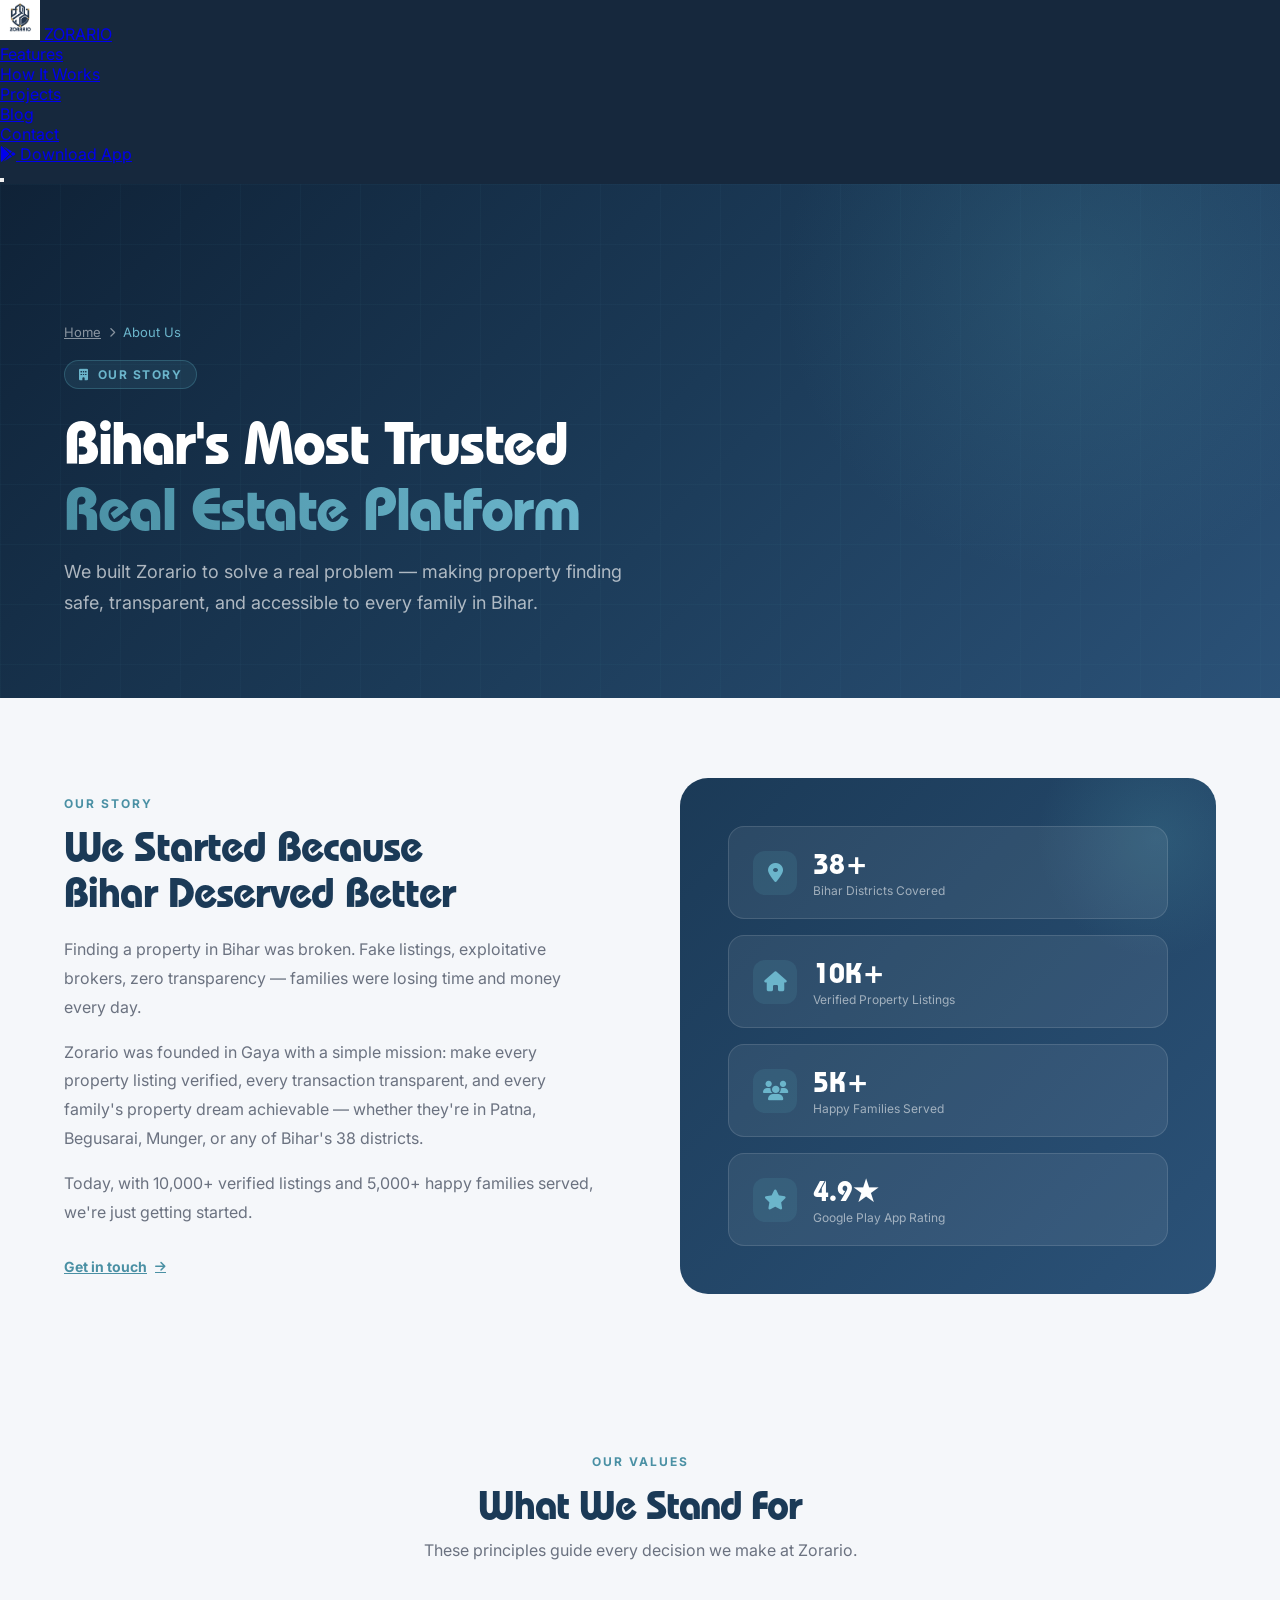
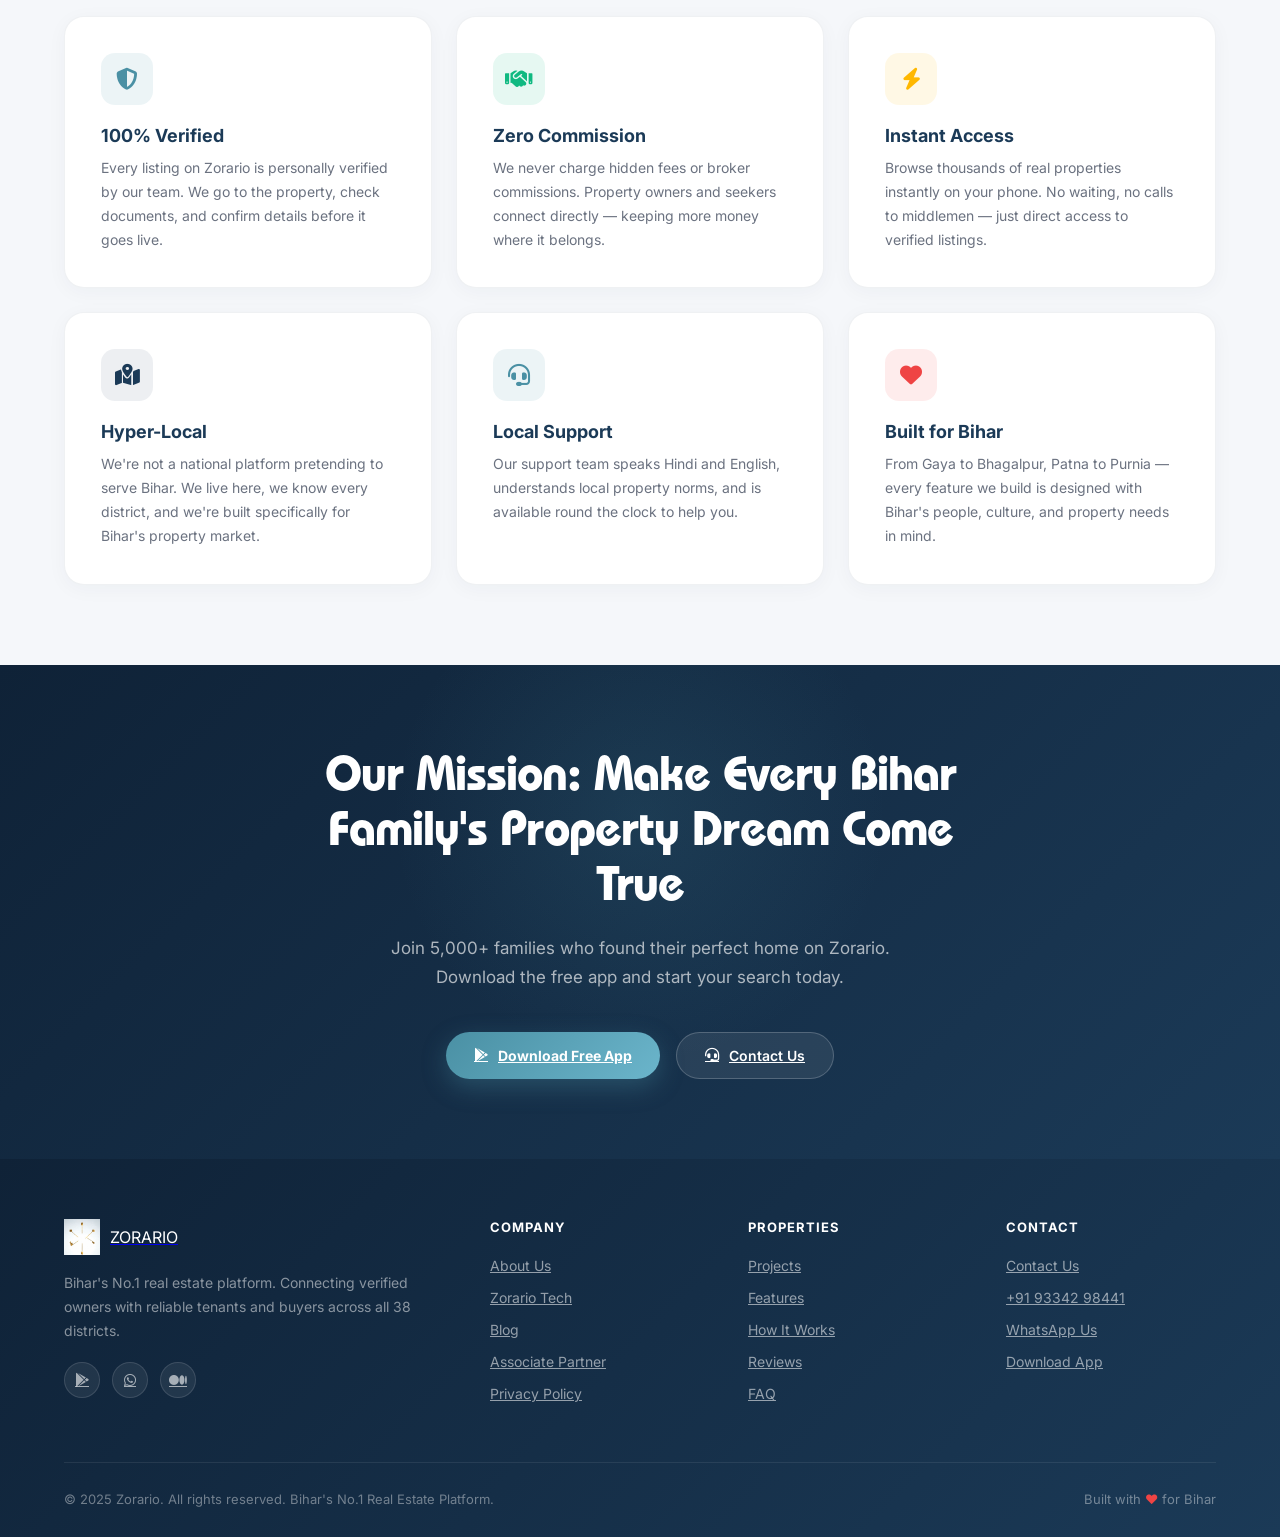
==== about.html @ b2512421 "Add files via upload" ====
﻿<!DOCTYPE html>
<html lang="en">
<head>
    <meta charset="UTF-8">
    <meta name="viewport" content="width=device-width, initial-scale=1.0">

    <title>About Us - Bihar's No.1 Real Estate Company | Zorario</title>
    <meta name="description" content="Learn about Zorario — Bihar's No.1 real estate company founded to make property buying, selling and renting simple, safe and transparent across all 38 districts of Bihar.">
    <meta name="keywords" content="about zorario, zorario company, Bihar real estate company story, zorario founders, real estate Bihar startup">
    <meta name="robots" content="index, follow">
    <meta name="author" content="Zorario">
    <link rel="canonical" href="https://www.zorario.com/about">

    <meta property="og:type" content="website">
    <meta property="og:title" content="About Zorario - Bihar's No.1 Real Estate Company">
    <meta property="og:description" content="Zorario was built to solve the real estate problem in Bihar — making verified property listings accessible to everyone.">
    <meta property="og:url" content="https://www.zorario.com/about">
    <meta property="og:site_name" content="Zorario">
    <meta property="og:image" content="https://www.zorario.com/assets/images/og-image.jpg">
    <meta name="twitter:card" content="summary_large_image">
    <meta name="twitter:title" content="About Zorario">
    <meta name="twitter:description" content="The story behind Bihar's No.1 real estate platform.">
    <meta name="twitter:image" content="https://www.zorario.com/assets/images/og-image.jpg">
    <meta name="theme-color" content="#1B3A57">

    <script type="application/ld+json">
    {
        "@context": "https://schema.org",
        "@graph": [
            {
                "@type": "AboutPage",
                "@id": "https://www.zorario.com/about#webpage",
                "url": "https://www.zorario.com/about",
                "name": "About Us | Zorario",
                "description": "Learn about Zorario, Bihar's No.1 real estate company.",
                "breadcrumb": {
                    "@type": "BreadcrumbList",
                    "itemListElement": [
                        { "@type": "ListItem", "position": 1, "name": "Home", "item": "https://www.zorario.com/" },
                        { "@type": "ListItem", "position": 2, "name": "About", "item": "https://www.zorario.com/about" }
                    ]
                },
                "isPartOf": { "@id": "https://www.zorario.com/#website" }
            },
            {
                "@type": "Organization",
                "@id": "https://www.zorario.com/#organization",
                "name": "Zorario",
                "foundingDate": "2024",
                "foundingLocation": { "@type": "Place", "name": "Gaya, Bihar, India" },
                "url": "https://www.zorario.com",
                "logo": { "@type": "ImageObject", "url": "https://www.zorario.com/assets/images/logo.png" },
                "description": "Bihar's No.1 real estate company offering property buying, selling, and renting services across all 38 districts.",
                "numberOfEmployees": { "@type": "QuantitativeValue", "value": "10" },
                "areaServed": "Bihar, India"
            }
        ]
    }
    </script>

    <link rel="icon" type="image/png" href="assets/images/logo.png">
    <link rel="apple-touch-icon" sizes="180x180" href="assets/images/logo.png">
    <link rel="preconnect" href="https://fonts.googleapis.com">
    <link rel="preconnect" href="https://fonts.gstatic.com" crossorigin>
    <link href="https://fonts.googleapis.com/css2?family=Inter:wght@400;500;600;700;800&display=swap" rel="stylesheet">
    <link rel="stylesheet" href="https://cdnjs.cloudflare.com/ajax/libs/font-awesome/6.4.0/css/all.min.css">
    <link rel="stylesheet" href="style.css">
    <link rel="stylesheet" href="responsive.css">

    <style>
        #main-nav {
            background: rgba(15, 34, 55, 0.97) !important;
            backdrop-filter: blur(20px);
            box-shadow: 0 4px 32px rgba(0,0,0,0.3);
        }
        .page-hero {
            background: linear-gradient(135deg, #0F2237 0%, #1B3A57 50%, #2B5278 100%);
            padding: 140px 5% 80px; position: relative; overflow: hidden;
        }
        .page-hero::before {
            content: ''; position: absolute;
            width: 600px; height: 600px;
            background: radial-gradient(circle, rgba(74,144,164,0.2) 0%, transparent 70%);
            top: -200px; right: -100px; pointer-events: none;
        }
        .page-hero-grid {
            position: absolute; inset: 0;
            background-image: linear-gradient(rgba(74,144,164,0.05) 1px, transparent 1px), linear-gradient(90deg, rgba(74,144,164,0.05) 1px, transparent 1px);
            background-size: 60px 60px; pointer-events: none;
        }
        .page-hero-inner { max-width: 1200px; margin: 0 auto; position: relative; z-index: 2; }
        .breadcrumb { display: flex; align-items: center; gap: 8px; font-size: 13px; color: rgba(255,255,255,0.5); margin-bottom: 20px; }
        .breadcrumb a { color: rgba(255,255,255,0.5); transition: color 0.2s; }
        .breadcrumb a:hover { color: #6BB5CB; }
        .breadcrumb i { font-size: 10px; }
        .breadcrumb span { color: #6BB5CB; }
        .page-eyebrow {
            display: inline-flex; align-items: center; gap: 8px;
            background: rgba(74,144,164,0.15); border: 1px solid rgba(74,144,164,0.4);
            color: #6BB5CB; font-size: 12px; font-weight: 700; padding: 6px 14px;
            border-radius: 100px; letter-spacing: 1.5px; text-transform: uppercase; margin-bottom: 20px;
        }
        .page-hero h1 {
            font-family: 'ITCBauhaus', sans-serif;
            font-size: clamp(36px, 5vw, 60px); font-weight: 700; color: #fff;
            letter-spacing: -1.5px; line-height: 1.1; margin-bottom: 16px;
        }
        .page-hero p { font-size: 18px; color: rgba(255,255,255,0.65); line-height: 1.7; max-width: 580px; }

        /* Mission Section */
        .about-section { padding: 80px 5%; background: #F5F7FA; }
        .about-inner { max-width: 1200px; margin: 0 auto; }

        /* Story Grid */
        .story-grid {
            display: grid; grid-template-columns: 1fr 1fr; gap: 80px;
            align-items: center; margin-bottom: 80px;
        }
        .story-text .section-eyebrow {
            font-size: 12px; font-weight: 700; color: #4A90A4;
            letter-spacing: 2px; text-transform: uppercase; margin-bottom: 12px;
        }
        .story-text h2 {
            font-family: 'ITCBauhaus', sans-serif; font-size: clamp(28px, 3.5vw, 42px);
            font-weight: 700; color: #1B3A57; letter-spacing: -1px; line-height: 1.1;
            margin-bottom: 20px;
        }
        .story-text p { font-size: 16px; color: #6B7280; line-height: 1.8; margin-bottom: 16px; }

        /* Visual card */
        .story-visual {
            background: linear-gradient(135deg, #1B3A57 0%, #2B5278 100%);
            border-radius: 28px; padding: 48px; position: relative; overflow: hidden;
        }
        .story-visual::before {
            content: ''; position: absolute; right: -60px; top: -60px;
            width: 240px; height: 240px;
            background: radial-gradient(circle, rgba(74,144,164,0.25) 0%, transparent 70%);
        }
        .stat-pill {
            display: flex; align-items: center; gap: 16px;
            background: rgba(255,255,255,0.07); border: 1px solid rgba(255,255,255,0.12);
            border-radius: 16px; padding: 20px 24px; margin-bottom: 16px;
            position: relative; z-index: 1;
        }
        .stat-pill:last-child { margin-bottom: 0; }
        .stat-pill-icon {
            width: 44px; height: 44px; border-radius: 12px;
            background: rgba(74,144,164,0.2); color: #6BB5CB;
            display: flex; align-items: center; justify-content: center; font-size: 20px;
        }
        .stat-pill-text .number { font-family: 'ITCBauhaus', sans-serif; font-size: 28px; font-weight: 700; color: #fff; }
        .stat-pill-text .label { font-size: 12px; color: rgba(255,255,255,0.55); margin-top: 2px; }

        /* Values */
        .values-section { padding: 0 5% 80px; background: #F5F7FA; }
        .values-inner { max-width: 1200px; margin: 0 auto; }
        .values-header { text-align: center; margin-bottom: 56px; }
        .values-header h2 {
            font-family: 'ITCBauhaus', sans-serif; font-size: clamp(28px, 3.5vw, 40px);
            font-weight: 700; color: #1B3A57; letter-spacing: -1px; margin-bottom: 12px;
        }
        .values-header p { font-size: 16px; color: #6B7280; max-width: 480px; margin: 0 auto; }
        .values-grid { display: grid; grid-template-columns: repeat(3, 1fr); gap: 24px; }
        .value-card {
            background: #fff; border-radius: 20px; padding: 36px;
            border: 1px solid rgba(27,58,87,0.07);
            box-shadow: 0 4px 20px rgba(27,58,87,0.04);
            transition: all 0.3s cubic-bezier(0.16,1,0.3,1);
        }
        .value-card:hover { transform: translateY(-6px); box-shadow: 0 20px 50px rgba(27,58,87,0.1); }
        .value-icon {
            width: 52px; height: 52px; border-radius: 14px; margin-bottom: 20px;
            display: flex; align-items: center; justify-content: center;
            font-size: 22px;
        }
        .value-card h3 { font-size: 18px; font-weight: 700; color: #1B3A57; margin-bottom: 10px; }
        .value-card p { font-size: 14px; color: #6B7280; line-height: 1.7; }

        /* Mission statement */
        .mission-banner {
            background: linear-gradient(135deg, #0F2237 0%, #1B3A57 100%);
            padding: 80px 5%; text-align: center; position: relative; overflow: hidden;
        }
        .mission-banner::before {
            content: ''; position: absolute; top: -100px; left: 50%; transform: translateX(-50%);
            width: 500px; height: 500px;
            background: radial-gradient(circle, rgba(74,144,164,0.15) 0%, transparent 70%);
            pointer-events: none;
        }
        .mission-banner h2 {
            font-family: 'ITCBauhaus', sans-serif; font-size: clamp(28px, 4vw, 48px);
            font-weight: 700; color: #fff; letter-spacing: -1px; max-width: 700px;
            margin: 0 auto 24px; position: relative; z-index: 1; line-height: 1.15;
        }
        .mission-banner p {
            font-size: 17px; color: rgba(255,255,255,0.65); max-width: 560px;
            margin: 0 auto 40px; line-height: 1.7; position: relative; z-index: 1;
        }
        .mission-actions { display: flex; gap: 16px; justify-content: center; flex-wrap: wrap; position: relative; z-index: 1; }
        .btn-primary-sm {
            display: inline-flex; align-items: center; gap: 10px;
            background: linear-gradient(135deg, #4A90A4, #6BB5CB); color: #fff;
            padding: 14px 28px; border-radius: 100px; font-size: 14px; font-weight: 700;
            box-shadow: 0 8px 24px rgba(74,144,164,0.35);
            transition: all 0.3s cubic-bezier(0.16,1,0.3,1);
        }
        .btn-primary-sm:hover { transform: translateY(-2px); box-shadow: 0 16px 40px rgba(74,144,164,0.45); }
        .btn-secondary-sm {
            display: inline-flex; align-items: center; gap: 10px;
            background: rgba(255,255,255,0.08); color: #fff;
            border: 1px solid rgba(255,255,255,0.2); padding: 14px 28px;
            border-radius: 100px; font-size: 14px; font-weight: 600;
            transition: all 0.3s;
        }
        .btn-secondary-sm:hover { background: rgba(255,255,255,0.15); transform: translateY(-2px); }

        /* Footer */
        footer {
            background: linear-gradient(135deg, #0F2237 0%, #1B3A57 100%);
            padding: 60px 5% 30px; color: rgba(255,255,255,0.65);
        }
        .footer-grid {
            max-width: 1200px; margin: 0 auto;
            display: grid; grid-template-columns: 1.8fr 1fr 1fr 1fr; gap: 48px; margin-bottom: 48px;
        }
        .footer-brand a { display: flex; align-items: center; gap: 10px; margin-bottom: 16px; }
        .footer-brand p { font-size: 14px; line-height: 1.7; color: rgba(255,255,255,0.5); }
        .footer-brand .nav-logo-text { color: #fff; }
        .footer-col h4 { font-size: 13px; font-weight: 700; color: #fff; letter-spacing: 1px; text-transform: uppercase; margin-bottom: 20px; }
        .footer-col ul { list-style: none; display: flex; flex-direction: column; gap: 12px; }
        .footer-col ul li a { font-size: 14px; color: rgba(255,255,255,0.55); transition: color 0.2s; }
        .footer-col ul li a:hover { color: #6BB5CB; }
        .footer-bottom { max-width: 1200px; margin: 0 auto; padding-top: 28px; border-top: 1px solid rgba(255,255,255,0.08); display: flex; justify-content: space-between; align-items: center; flex-wrap: wrap; gap: 12px; }
        .footer-copy { font-size: 13px; color: rgba(255,255,255,0.4); }
        .footer-tagline { font-size: 13px; color: rgba(255,255,255,0.4); }
        .footer-tagline span { color: #ef4444; }
        .footer-socials { display: flex; gap: 12px; margin-top: 20px; }
        .social-link { width: 36px; height: 36px; border-radius: 50%; background: rgba(255,255,255,0.07); border: 1px solid rgba(255,255,255,0.12); display: flex; align-items: center; justify-content: center; color: rgba(255,255,255,0.6); font-size: 14px; transition: all 0.2s; }
        .social-link:hover { background: #4A90A4; color: #fff; border-color: #4A90A4; }

        @media (max-width: 900px) {
            .story-grid { grid-template-columns: 1fr; gap: 40px; }
            .values-grid { grid-template-columns: 1fr 1fr; }
            .footer-grid { grid-template-columns: 1fr 1fr; }
        }
        @media (max-width: 600px) {
            .values-grid { grid-template-columns: 1fr; }
            .footer-grid { grid-template-columns: 1fr; }
        }
    </style>
</head>
<body>

    <!-- NAV -->
    <nav id="main-nav" role="navigation" aria-label="Main navigation">
        <a href="index.html" class="nav-logo" aria-label="Zorario Home">
            <img src="assets/images/logo.png" alt="Zorario Logo" width="40" height="40">
            <span class="nav-logo-text">ZORARIO</span>
        </a>
        <ul class="nav-links" role="list">
            <li><a href="index.html#features">Features</a></li>
            <li><a href="index.html#how-it-works">How It Works</a></li>
            <li><a href="projects.html">Projects</a></li>
            <li><a href="blog.html">Blog</a></li>
            <li><a href="contact.html">Contact</a></li>
            <li>
                <a href="https://play.google.com/store/apps/details?id=com.akash.prop8"
                   class="nav-cta" id="nav-download-btn" rel="noopener" target="_blank">
                    <i class="fab fa-google-play" aria-hidden="true"></i> Download App
                </a>
            </li>
        </ul>
        <button class="nav-hamburger" id="nav-hamburger" aria-label="Toggle menu" aria-expanded="false">
            <span></span><span></span><span></span>
        </button>
    </nav>

    <!-- PAGE HERO -->
    <section class="page-hero" aria-label="About Zorario">
        <div class="page-hero-grid" aria-hidden="true"></div>
        <div class="page-hero-inner">
            <nav class="breadcrumb" aria-label="Breadcrumb">
                <a href="index.html">Home</a>
                <i class="fas fa-chevron-right"></i>
                <span>About Us</span>
            </nav>
            <div class="page-eyebrow">
                <i class="fas fa-building" aria-hidden="true"></i>
                Our Story
            </div>
            <h1>Bihar's Most Trusted<br><span style="background:linear-gradient(90deg,#4A90A4,#6BB5CB);-webkit-background-clip:text;-webkit-text-fill-color:transparent;background-clip:text;">Real Estate Platform</span></h1>
            <p>We built Zorario to solve a real problem — making property finding safe, transparent, and accessible to every family in Bihar.</p>
        </div>
    </section>

    <!-- STORY SECTION -->
    <section class="about-section" aria-labelledby="story-heading">
        <div class="about-inner">
            <div class="story-grid">
                <div class="story-text">
                    <div class="section-eyebrow">Our Story</div>
                    <h2 id="story-heading">We Started Because<br>Bihar Deserved Better</h2>
                    <p>Finding a property in Bihar was broken. Fake listings, exploitative brokers, zero transparency — families were losing time and money every day.</p>
                    <p>Zorario was founded in Gaya with a simple mission: make every property listing verified, every transaction transparent, and every family's property dream achievable — whether they're in Patna, Begusarai, Munger, or any of Bihar's 38 districts.</p>
                    <p>Today, with 10,000+ verified listings and 5,000+ happy families served, we're just getting started.</p>
                    <a href="contact.html" style="display:inline-flex;align-items:center;gap:8px;margin-top:16px;color:#4A90A4;font-weight:700;font-size:14px;">
                        Get in touch <i class="fas fa-arrow-right" style="font-size:12px;"></i>
                    </a>
                </div>
                <div class="story-visual" aria-hidden="true">
                    <div class="stat-pill">
                        <div class="stat-pill-icon"><i class="fas fa-map-marker-alt"></i></div>
                        <div class="stat-pill-text">
                            <div class="number">38+</div>
                            <div class="label">Bihar Districts Covered</div>
                        </div>
                    </div>
                    <div class="stat-pill">
                        <div class="stat-pill-icon"><i class="fas fa-home"></i></div>
                        <div class="stat-pill-text">
                            <div class="number">10K+</div>
                            <div class="label">Verified Property Listings</div>
                        </div>
                    </div>
                    <div class="stat-pill">
                        <div class="stat-pill-icon"><i class="fas fa-users"></i></div>
                        <div class="stat-pill-text">
                            <div class="number">5K+</div>
                            <div class="label">Happy Families Served</div>
                        </div>
                    </div>
                    <div class="stat-pill">
                        <div class="stat-pill-icon"><i class="fas fa-star"></i></div>
                        <div class="stat-pill-text">
                            <div class="number">4.9★</div>
                            <div class="label">Google Play App Rating</div>
                        </div>
                    </div>
                </div>
            </div>
        </div>
    </section>

    <!-- VALUES SECTION -->
    <section class="values-section" aria-labelledby="values-heading">
        <div class="values-inner">
            <div class="values-header">
                <div class="section-eyebrow" style="font-size:12px;font-weight:700;color:#4A90A4;letter-spacing:2px;text-transform:uppercase;margin-bottom:12px;">Our Values</div>
                <h2 id="values-heading">What We Stand For</h2>
                <p>These principles guide every decision we make at Zorario.</p>
            </div>
            <div class="values-grid">
                <div class="value-card">
                    <div class="value-icon" style="background:rgba(74,144,164,0.1);color:#4A90A4;">
                        <i class="fas fa-shield-halved"></i>
                    </div>
                    <h3>100% Verified</h3>
                    <p>Every listing on Zorario is personally verified by our team. We go to the property, check documents, and confirm details before it goes live.</p>
                </div>
                <div class="value-card">
                    <div class="value-icon" style="background:rgba(16,185,129,0.1);color:#10B981;">
                        <i class="fas fa-handshake"></i>
                    </div>
                    <h3>Zero Commission</h3>
                    <p>We never charge hidden fees or broker commissions. Property owners and seekers connect directly — keeping more money where it belongs.</p>
                </div>
                <div class="value-card">
                    <div class="value-icon" style="background:rgba(255,184,0,0.1);color:#FFB800;">
                        <i class="fas fa-bolt"></i>
                    </div>
                    <h3>Instant Access</h3>
                    <p>Browse thousands of real properties instantly on your phone. No waiting, no calls to middlemen — just direct access to verified listings.</p>
                </div>
                <div class="value-card">
                    <div class="value-icon" style="background:rgba(27,58,87,0.08);color:#1B3A57;">
                        <i class="fas fa-map-marked-alt"></i>
                    </div>
                    <h3>Hyper-Local</h3>
                    <p>We're not a national platform pretending to serve Bihar. We live here, we know every district, and we're built specifically for Bihar's property market.</p>
                </div>
                <div class="value-card">
                    <div class="value-icon" style="background:rgba(74,144,164,0.1);color:#4A90A4;">
                        <i class="fas fa-headset"></i>
                    </div>
                    <h3>Local Support</h3>
                    <p>Our support team speaks Hindi and English, understands local property norms, and is available round the clock to help you.</p>
                </div>
                <div class="value-card">
                    <div class="value-icon" style="background:rgba(239,68,68,0.1);color:#EF4444;">
                        <i class="fas fa-heart"></i>
                    </div>
                    <h3>Built for Bihar</h3>
                    <p>From Gaya to Bhagalpur, Patna to Purnia — every feature we build is designed with Bihar's people, culture, and property needs in mind.</p>
                </div>
            </div>
        </div>
    </section>

    <!-- MISSION BANNER -->
    <section class="mission-banner" aria-labelledby="mission-heading">
        <h2 id="mission-heading">Our Mission: Make Every Bihar Family's Property Dream Come True</h2>
        <p>Join 5,000+ families who found their perfect home on Zorario. Download the free app and start your search today.</p>
        <div class="mission-actions">
            <a href="https://play.google.com/store/apps/details?id=com.akash.prop8" class="btn-primary-sm" rel="noopener" target="_blank" id="about-download-btn">
                <i class="fab fa-google-play"></i> Download Free App
            </a>
            <a href="contact.html" class="btn-secondary-sm" id="about-contact-btn">
                <i class="fas fa-headset"></i> Contact Us
            </a>
        </div>
    </section>

    <!-- FOOTER -->
    <footer role="contentinfo">
        <div class="footer-grid">
            <div class="footer-brand">
                <a href="index.html" class="nav-logo">
                    <img src="assets/images/logo.gif" alt="Zorario" width="36" height="36" loading="lazy">
                    <span class="nav-logo-text">ZORARIO</span>
                </a>
                <p>Bihar's No.1 real estate platform. Connecting verified owners with reliable tenants and buyers across all 38 districts.</p>
                <div class="footer-socials">
                    <a href="https://play.google.com/store/apps/details?id=com.akash.prop8" class="social-link" rel="noopener" target="_blank"><i class="fab fa-google-play"></i></a>
                    <a href="https://wa.me/919334298441" class="social-link" rel="noopener" target="_blank"><i class="fab fa-whatsapp"></i></a>
                    <a href="https://medium.com/@akashkumarr1406/zorario-new-real-estate-platform-in-india-336c77c7d2fd" class="social-link" rel="noopener" target="_blank"><i class="fab fa-medium"></i></a>
                </div>
            </div>
            <nav class="footer-col" aria-label="Company links">
                <h4>Company</h4>
                <ul>
                    <li><a href="about.html">About Us</a></li>
                    <li><a href="zorario-tech.html">Zorario Tech</a></li>
                    <li><a href="blog.html">Blog</a></li>
                    <li><a href="associate-partner.html">Associate Partner</a></li>
                    <li><a href="privacy-policy.html">Privacy Policy</a></li>
                </ul>
            </nav>
            <nav class="footer-col" aria-label="Property links">
                <h4>Properties</h4>
                <ul>
                    <li><a href="projects.html">Projects</a></li>
                    <li><a href="index.html#features">Features</a></li>
                    <li><a href="index.html#how-it-works">How It Works</a></li>
                    <li><a href="index.html#testimonials">Reviews</a></li>
                    <li><a href="index.html#faq">FAQ</a></li>
                </ul>
            </nav>
            <nav class="footer-col" aria-label="Contact links">
                <h4>Contact</h4>
                <ul>
                    <li><a href="contact.html">Contact Us</a></li>
                    <li><a href="tel:+919334298441">+91 93342 98441</a></li>
                    <li><a href="https://wa.me/919334298441" rel="noopener" target="_blank">WhatsApp Us</a></li>
                    <li><a href="download-app.html">Download App</a></li>
                </ul>
            </nav>
        </div>
        <div class="footer-bottom">
            <p class="footer-copy">&copy; 2025 Zorario. All rights reserved. Bihar's No.1 Real Estate Platform.</p>
            <p class="footer-tagline">Built with <span>♥</span> for Bihar</p>
        </div>
    </footer>

    <script>
        window.addEventListener('scroll', () => {
            document.getElementById('main-nav').classList.toggle('scrolled', window.scrollY > 20);
        }, { passive: true });
        const hamburger = document.getElementById('nav-hamburger');
        const navLinks = document.querySelector('.nav-links');
        if (hamburger) {
            hamburger.addEventListener('click', () => {
                const expanded = hamburger.getAttribute('aria-expanded') === 'true';
                hamburger.setAttribute('aria-expanded', !expanded);
                navLinks.classList.toggle('open');
            });
        }
    </script>
</body>
</html>
---- style.css ----
/* Reset and base styles */
* {
    margin: 0;
    padding: 0;
    box-sizing: border-box;
}

:root {
    --primary-blue: #1B3A57;
    --royal-blue: #2B5278;
    --sky-blue: #4A90A4;
    --bg-light: #F5F7FA;
    --text-primary: #1A1A1A;
    --text-secondary: #6B7280;
    --white: #FFFFFF;
}

@font-face {
    font-family: 'ITCBauhaus';
    src: url('./assets/fonts/ITCBauhaus.otf') format('opentype');
    font-weight: 700;
    font-style: normal;
}

body {
    font-family: 'Inter', sans-serif;
    background: var(--bg-light);
    color: var(--text-primary);
    min-height: 100vh;
    display: flex;
    flex-direction: column;
    overflow-x: hidden;
}

/* Background Gradients & Effects */
.bg-gradient {
    position: fixed;
    top: 0;
    left: 0;
    width: 100vw;
    height: 100vh;
    z-index: -1;
    background: linear-gradient(135deg, #fdfbfb 0%, #ebedee 100%);
    overflow: hidden;
}

.bg-gradient::before, .bg-gradient::after {
    content: '';
    position: absolute;
    width: 600px;
    height: 600px;
    border-radius: 50%;
    filter: blur(100px);
    opacity: 0.15;
    animation: drift 20s infinite alternate;
}

.bg-gradient::before {
    background: var(--primary-blue);
    top: -100px;
    left: -100px;
}

.bg-gradient::after {
    background: var(--sky-blue);
    bottom: -100px;
    right: -100px;
    animation-delay: -10s;
}

@keyframes drift {
    0% { transform: translate(0, 0) scale(1); }
    100% { transform: translate(100px, 50px) scale(1.2); }
}

/* Header */
header {
    width: 100%;
    padding: 20px 5%;
    display: flex;
    justify-content: flex-start;
    align-items: center;
    position: relative;
    z-index: 10;
}

.logo-container {
    display: flex;
    align-items: center;
    gap: 12px;
}

.logo-container img {
    height: 48px;
    width: auto;
    border-radius: 12px;
    box-shadow: 0 4px 12px rgba(27, 58, 87, 0.15);
}

.logo-container span {
    font-family: 'ITCBauhaus', sans-serif;
    font-size: 24px;
    font-weight: 700;
    color: var(--primary-blue);
    letter-spacing: -0.5px;
}

/* Main Content */
main {
    flex: 1;
    display: flex;
    align-items: center;
    justify-content: center;
    padding: 40px 5%;
    z-index: 10;
}

.hero-section {
    display: flex;
    flex-direction: row;
    align-items: center;
    gap: 60px;
    max-width: 1200px;
    width: 100%;
}

.hero-content {
    flex: 1;
    animation: slideUp 1s cubic-bezier(0.16, 1, 0.3, 1) forwards;
    opacity: 0;
    transform: translateY(30px);
}

.hero-content h1 {
    font-family: 'ITCBauhaus', sans-serif;
    font-size: 56px;
    font-weight: 700;
    line-height: 1.1;
    color: var(--primary-blue);
    margin-bottom: 24px;
    letter-spacing: -1.5px;
}

.hero-content h1 span {
    color: var(--sky-blue);
}

.hero-content p {
    font-size: 18px;
    color: var(--text-secondary);
    line-height: 1.6;
    margin-bottom: 40px;
    max-width: 500px;
}

/* Glassmorphism Phone Mockup */
.hero-visual {
    flex: 1;
    display: flex;
    justify-content: center;
    align-items: center;
    animation: fadeInScale 1s cubic-bezier(0.16, 1, 0.3, 1) 0.3s forwards;
    opacity: 0;
    transform: scale(0.95);
}

.glass-card {
    background: rgba(255, 255, 255, 0.7);
    backdrop-filter: blur(20px);
    -webkit-backdrop-filter: blur(20px);
    border: 1px solid rgba(255, 255, 255, 0.9);
    border-radius: 32px;
    padding: 40px;
    box-shadow: 0 24px 64px rgba(27, 58, 87, 0.1);
    max-width: 400px;
    width: 100%;
    text-align: center;
    position: relative;
    overflow: hidden;
}

.glass-card::before {
    content: '';
    position: absolute;
    top: 0; left: 0; right: 0; height: 6px;
    background: linear-gradient(90deg, var(--primary-blue), var(--sky-blue));
}

.glass-logo {
    width: 120px;
    height: 120px;
    border-radius: 28px;
    margin-bottom: 24px;
    box-shadow: 0 16px 32px rgba(27, 58, 87, 0.15);
    transition: transform 0.3s ease;
}

.glass-card:hover .glass-logo {
    transform: translateY(-5px);
}

.glass-card h3 {
    font-family: 'ITCBauhaus', sans-serif;
    font-size: 28px;
    font-weight: 700;
    color: var(--primary-blue);
    margin-bottom: 12px;
}

.glass-card p {
    color: var(--text-secondary);
    font-size: 15px;
    margin-bottom: 30px;
}

/* Playstore Button */
.playstore-btn {
    display: inline-flex;
    align-items: center;
    background: var(--primary-blue);
    color: var(--white);
    text-decoration: none;
    padding: 14px 32px;
    border-radius: 100px;
    font-weight: 600;
    font-size: 18px;
    gap: 12px;
    box-shadow: 0 8px 24px rgba(27, 58, 87, 0.25);
    transition: all 0.3s cubic-bezier(0.16, 1, 0.3, 1);
    position: relative;
    overflow: hidden;
}

.playstore-btn i {
    font-size: 24px;
}

.playstore-btn::before {
    content: '';
    position: absolute;
    top: 0; left: 0; width: 100%; height: 100%;
    background: linear-gradient(90deg, transparent, rgba(255,255,255,0.2), transparent);
    transform: translateX(-100%);
    transition: transform 0.5s ease;
}

.playstore-btn:hover {
    transform: translateY(-4px);
    box-shadow: 0 12px 32px rgba(27, 58, 87, 0.35);
    background: var(--royal-blue);
}

.playstore-btn:hover::before {
    transform: translateX(100%);
}

.features {
    display: flex;
    gap: 20px;
    justify-content: center;
    margin-top: 30px;
}

.feature-pill {
    background: rgba(27, 58, 87, 0.05);
    padding: 8px 16px;
    border-radius: 20px;
    font-size: 13px;
    font-weight: 600;
    color: var(--primary-blue);
}

/* Animations */
@keyframes slideUp {
    from { opacity: 0; transform: translateY(30px); }
    to { opacity: 1; transform: translateY(0); }
}

@keyframes fadeInScale {
    from { opacity: 0; transform: scale(0.95); }
    to { opacity: 1; transform: scale(1); }
}

/* Responsive */
@media (max-width: 900px) {
    .hero-section {
        flex-direction: column;
        text-align: center;
        gap: 40px;
    }
    
    .hero-content h1 {
        font-size: 42px;
    }
    
    .hero-content p {
        margin: 0 auto 32px auto;
    }
}

/* Floating Support Buttons */
.support-container {
    position: fixed;
    bottom: 30px;
    right: 30px;
    display: flex;
    flex-direction: column;
    gap: 15px;
    z-index: 100;
}

.support-btn {
    width: 60px;
    height: 60px;
    border-radius: 50%;
    display: flex;
    align-items: center;
    justify-content: center;
    color: white;
    text-decoration: none;
    font-size: 24px;
    box-shadow: 0 8px 24px rgba(0,0,0,0.2);
    transition: all 0.3s cubic-bezier(0.16, 1, 0.3, 1);
    animation: bounceIn 1s cubic-bezier(0.16, 1, 0.3, 1) forwards;
}

.support-btn:hover {
    transform: scale(1.1) translateY(-5px);
    box-shadow: 0 12px 32px rgba(0,0,0,0.3);
}

.support-btn.whatsapp {
    background: #25D366;
}

.support-btn.call {
    background: var(--primary-blue);
}

@keyframes bounceIn {
    0% { opacity: 0; transform: scale(0.5) translateY(20px); }
    100% { opacity: 1; transform: scale(1) translateY(0); }
}

@media (max-width: 600px) {
    .support-container {
        bottom: 20px;
        right: 20px;
    }
    .support-btn {
        width: 50px;
        height: 50px;
        font-size: 20px;
    }
}
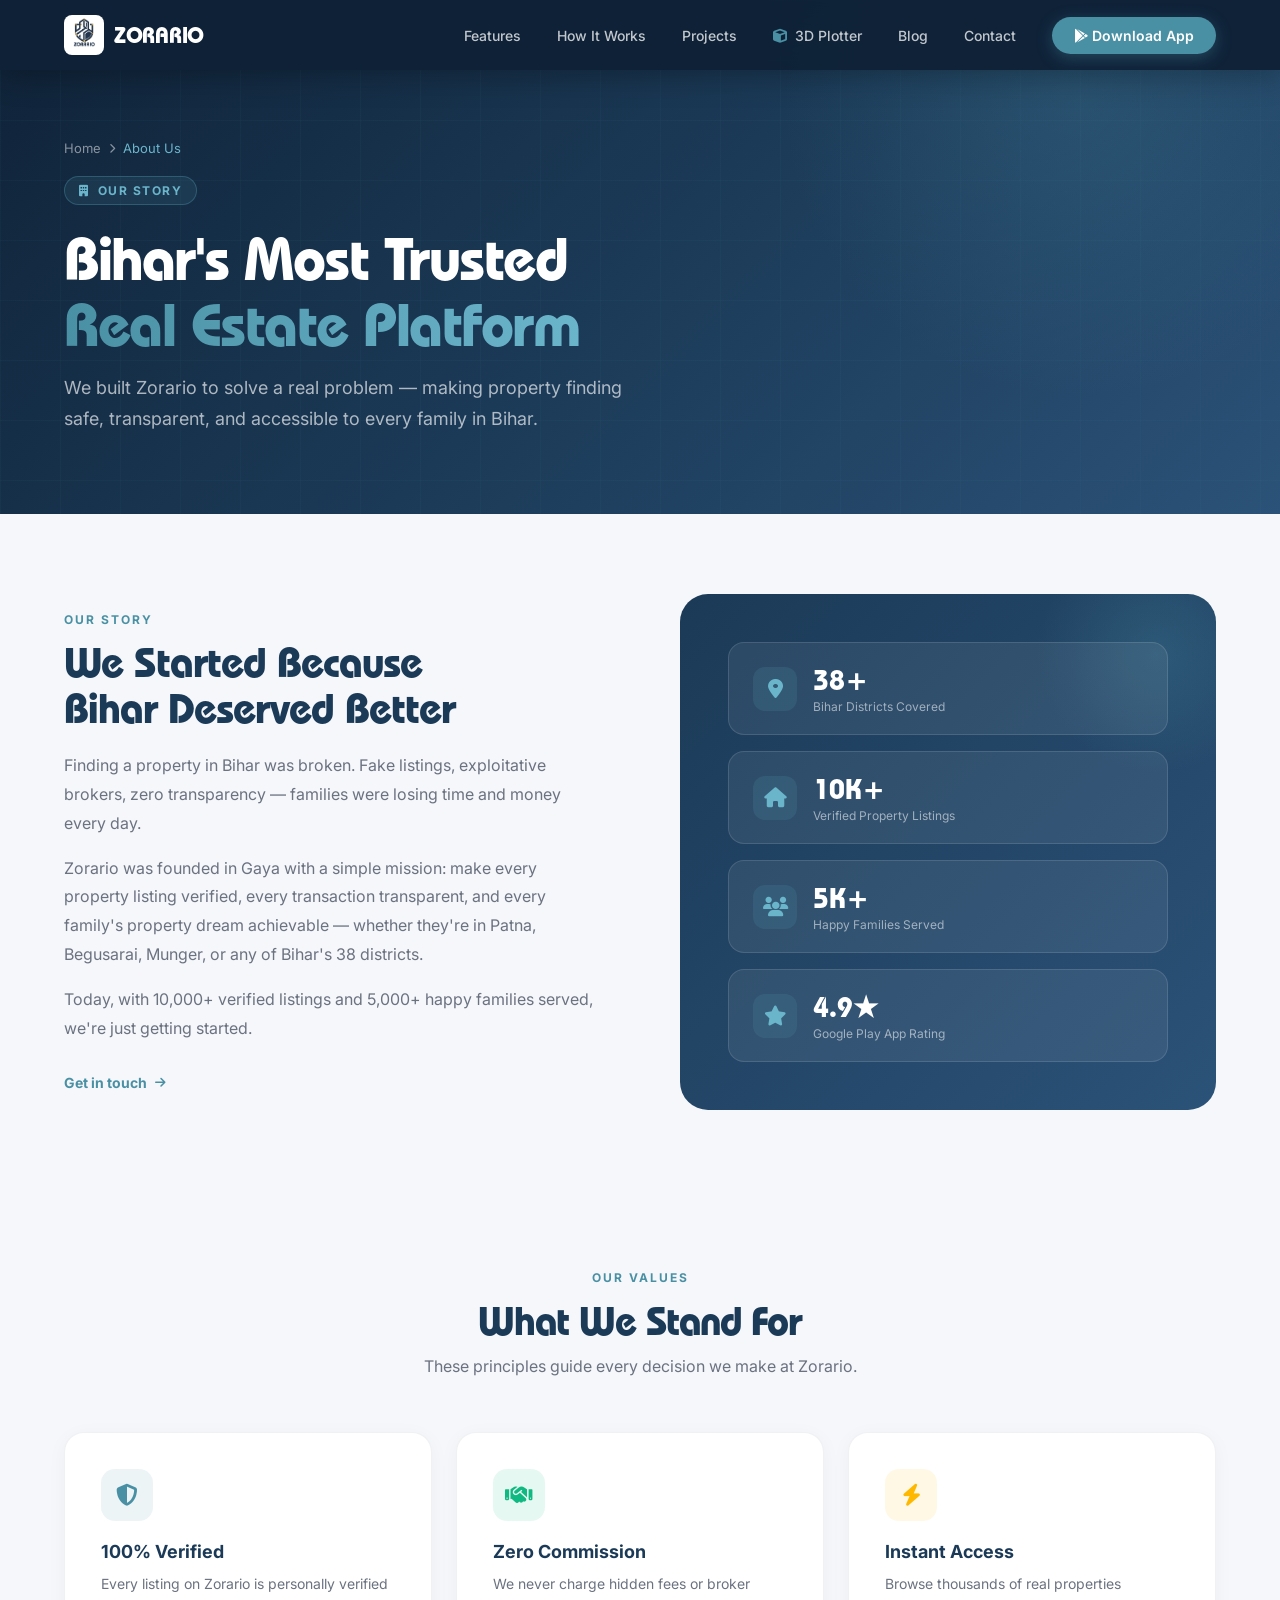
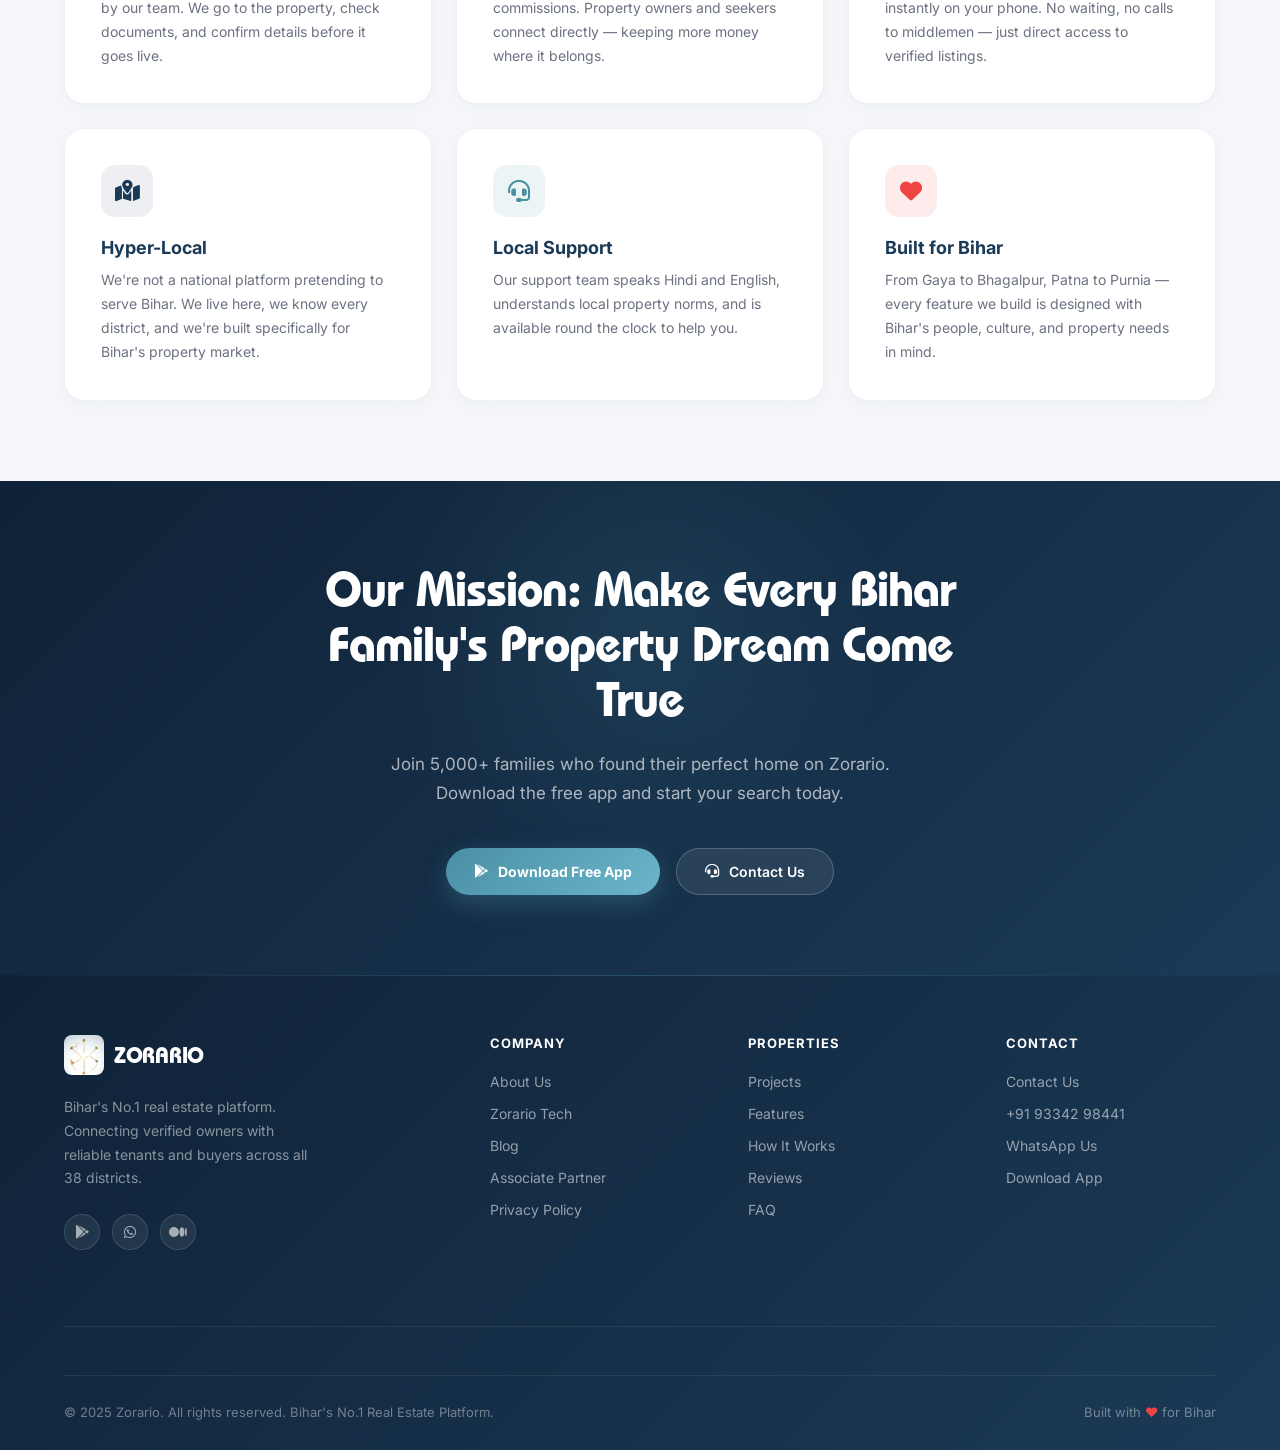
==== commit d617f7ae: "Fix HTML formatting and add 3D Plotter link" ====
--- a/about.html
+++ b/about.html
@@ -1,482 +1,483 @@
-﻿<!DOCTYPE html>
-<html lang="en">
-<head>
-    <meta charset="UTF-8">
-    <meta name="viewport" content="width=device-width, initial-scale=1.0">
-
-    <title>About Us - Bihar's No.1 Real Estate Company | Zorario</title>
-    <meta name="description" content="Learn about Zorario — Bihar's No.1 real estate company founded to make property buying, selling and renting simple, safe and transparent across all 38 districts of Bihar.">
-    <meta name="keywords" content="about zorario, zorario company, Bihar real estate company story, zorario founders, real estate Bihar startup">
-    <meta name="robots" content="index, follow">
-    <meta name="author" content="Zorario">
-    <link rel="canonical" href="https://www.zorario.com/about">
-
-    <meta property="og:type" content="website">
-    <meta property="og:title" content="About Zorario - Bihar's No.1 Real Estate Company">
-    <meta property="og:description" content="Zorario was built to solve the real estate problem in Bihar — making verified property listings accessible to everyone.">
-    <meta property="og:url" content="https://www.zorario.com/about">
-    <meta property="og:site_name" content="Zorario">
-    <meta property="og:image" content="https://www.zorario.com/assets/images/og-image.jpg">
-    <meta name="twitter:card" content="summary_large_image">
-    <meta name="twitter:title" content="About Zorario">
-    <meta name="twitter:description" content="The story behind Bihar's No.1 real estate platform.">
-    <meta name="twitter:image" content="https://www.zorario.com/assets/images/og-image.jpg">
-    <meta name="theme-color" content="#1B3A57">
-
-    <script type="application/ld+json">
-    {
-        "@context": "https://schema.org",
-        "@graph": [
-            {
-                "@type": "AboutPage",
-                "@id": "https://www.zorario.com/about#webpage",
-                "url": "https://www.zorario.com/about",
-                "name": "About Us | Zorario",
-                "description": "Learn about Zorario, Bihar's No.1 real estate company.",
-                "breadcrumb": {
-                    "@type": "BreadcrumbList",
-                    "itemListElement": [
-                        { "@type": "ListItem", "position": 1, "name": "Home", "item": "https://www.zorario.com/" },
-                        { "@type": "ListItem", "position": 2, "name": "About", "item": "https://www.zorario.com/about" }
-                    ]
-                },
-                "isPartOf": { "@id": "https://www.zorario.com/#website" }
-            },
-            {
-                "@type": "Organization",
-                "@id": "https://www.zorario.com/#organization",
-                "name": "Zorario",
-                "foundingDate": "2024",
-                "foundingLocation": { "@type": "Place", "name": "Gaya, Bihar, India" },
-                "url": "https://www.zorario.com",
-                "logo": { "@type": "ImageObject", "url": "https://www.zorario.com/assets/images/logo.png" },
-                "description": "Bihar's No.1 real estate company offering property buying, selling, and renting services across all 38 districts.",
-                "numberOfEmployees": { "@type": "QuantitativeValue", "value": "10" },
-                "areaServed": "Bihar, India"
-            }
-        ]
-    }
-    </script>
-
-    <link rel="icon" type="image/png" href="assets/images/logo.png">
-    <link rel="apple-touch-icon" sizes="180x180" href="assets/images/logo.png">
-    <link rel="preconnect" href="https://fonts.googleapis.com">
-    <link rel="preconnect" href="https://fonts.gstatic.com" crossorigin>
-    <link href="https://fonts.googleapis.com/css2?family=Inter:wght@400;500;600;700;800&display=swap" rel="stylesheet">
-    <link rel="stylesheet" href="https://cdnjs.cloudflare.com/ajax/libs/font-awesome/6.4.0/css/all.min.css">
+<!DOCTYPE html>
+<html lang="en">
+<head>
+    <meta charset="UTF-8">
+    <meta name="viewport" content="width=device-width, initial-scale=1.0">
+
+    <title>About Us - Bihar's No.1 Real Estate Company | Zorario</title>
+    <meta name="description" content="Learn about Zorario — Bihar's No.1 real estate company founded to make property buying, selling and renting simple, safe and transparent across all 38 districts of Bihar.">
+    <meta name="keywords" content="about zorario, zorario company, Bihar real estate company story, zorario founders, real estate Bihar startup">
+    <meta name="robots" content="index, follow">
+    <meta name="author" content="Zorario">
+    <link rel="canonical" href="https://www.zorario.com/about">
+
+    <meta property="og:type" content="website">
+    <meta property="og:title" content="About Zorario - Bihar's No.1 Real Estate Company">
+    <meta property="og:description" content="Zorario was built to solve the real estate problem in Bihar — making verified property listings accessible to everyone.">
+    <meta property="og:url" content="https://www.zorario.com/about">
+    <meta property="og:site_name" content="Zorario">
+    <meta property="og:image" content="https://www.zorario.com/assets/images/og-image.jpg">
+    <meta name="twitter:card" content="summary_large_image">
+    <meta name="twitter:title" content="About Zorario">
+    <meta name="twitter:description" content="The story behind Bihar's No.1 real estate platform.">
+    <meta name="twitter:image" content="https://www.zorario.com/assets/images/og-image.jpg">
+    <meta name="theme-color" content="#1B3A57">
+
+    <script type="application/ld+json">
+    {
+        "@context": "https://schema.org",
+        "@graph": [
+            {
+                "@type": "AboutPage",
+                "@id": "https://www.zorario.com/about#webpage",
+                "url": "https://www.zorario.com/about",
+                "name": "About Us | Zorario",
+                "description": "Learn about Zorario, Bihar's No.1 real estate company.",
+                "breadcrumb": {
+                    "@type": "BreadcrumbList",
+                    "itemListElement": [
+                        { "@type": "ListItem", "position": 1, "name": "Home", "item": "https://www.zorario.com/" },
+                        { "@type": "ListItem", "position": 2, "name": "About", "item": "https://www.zorario.com/about" }
+                    ]
+                },
+                "isPartOf": { "@id": "https://www.zorario.com/#website" }
+            },
+            {
+                "@type": "Organization",
+                "@id": "https://www.zorario.com/#organization",
+                "name": "Zorario",
+                "foundingDate": "2024",
+                "foundingLocation": { "@type": "Place", "name": "Gaya, Bihar, India" },
+                "url": "https://www.zorario.com",
+                "logo": { "@type": "ImageObject", "url": "https://www.zorario.com/assets/images/logo.png" },
+                "description": "Bihar's No.1 real estate company offering property buying, selling, and renting services across all 38 districts.",
+                "numberOfEmployees": { "@type": "QuantitativeValue", "value": "10" },
+                "areaServed": "Bihar, India"
+            }
+        ]
+    }
+    </script>
+
+    <link rel="icon" type="image/png" href="assets/images/logo.png">
+    <link rel="apple-touch-icon" sizes="180x180" href="assets/images/logo.png">
+    <link rel="preconnect" href="https://fonts.googleapis.com">
+    <link rel="preconnect" href="https://fonts.gstatic.com" crossorigin>
+    <link href="https://fonts.googleapis.com/css2?family=Inter:wght@400;500;600;700;800&display=swap" rel="stylesheet">
+    <link rel="stylesheet" href="https://cdnjs.cloudflare.com/ajax/libs/font-awesome/6.4.0/css/all.min.css">
     <link rel="stylesheet" href="style.css">
-    <link rel="stylesheet" href="responsive.css">
-
-    <style>
-        #main-nav {
-            background: rgba(15, 34, 55, 0.97) !important;
-            backdrop-filter: blur(20px);
-            box-shadow: 0 4px 32px rgba(0,0,0,0.3);
-        }
-        .page-hero {
-            background: linear-gradient(135deg, #0F2237 0%, #1B3A57 50%, #2B5278 100%);
-            padding: 140px 5% 80px; position: relative; overflow: hidden;
-        }
-        .page-hero::before {
-            content: ''; position: absolute;
-            width: 600px; height: 600px;
-            background: radial-gradient(circle, rgba(74,144,164,0.2) 0%, transparent 70%);
-            top: -200px; right: -100px; pointer-events: none;
-        }
-        .page-hero-grid {
-            position: absolute; inset: 0;
-            background-image: linear-gradient(rgba(74,144,164,0.05) 1px, transparent 1px), linear-gradient(90deg, rgba(74,144,164,0.05) 1px, transparent 1px);
-            background-size: 60px 60px; pointer-events: none;
-        }
-        .page-hero-inner { max-width: 1200px; margin: 0 auto; position: relative; z-index: 2; }
-        .breadcrumb { display: flex; align-items: center; gap: 8px; font-size: 13px; color: rgba(255,255,255,0.5); margin-bottom: 20px; }
-        .breadcrumb a { color: rgba(255,255,255,0.5); transition: color 0.2s; }
-        .breadcrumb a:hover { color: #6BB5CB; }
-        .breadcrumb i { font-size: 10px; }
-        .breadcrumb span { color: #6BB5CB; }
-        .page-eyebrow {
-            display: inline-flex; align-items: center; gap: 8px;
-            background: rgba(74,144,164,0.15); border: 1px solid rgba(74,144,164,0.4);
-            color: #6BB5CB; font-size: 12px; font-weight: 700; padding: 6px 14px;
-            border-radius: 100px; letter-spacing: 1.5px; text-transform: uppercase; margin-bottom: 20px;
-        }
-        .page-hero h1 {
-            font-family: 'ITCBauhaus', sans-serif;
-            font-size: clamp(36px, 5vw, 60px); font-weight: 700; color: #fff;
-            letter-spacing: -1.5px; line-height: 1.1; margin-bottom: 16px;
-        }
-        .page-hero p { font-size: 18px; color: rgba(255,255,255,0.65); line-height: 1.7; max-width: 580px; }
-
-        /* Mission Section */
-        .about-section { padding: 80px 5%; background: #F5F7FA; }
-        .about-inner { max-width: 1200px; margin: 0 auto; }
-
-        /* Story Grid */
-        .story-grid {
-            display: grid; grid-template-columns: 1fr 1fr; gap: 80px;
-            align-items: center; margin-bottom: 80px;
-        }
-        .story-text .section-eyebrow {
-            font-size: 12px; font-weight: 700; color: #4A90A4;
-            letter-spacing: 2px; text-transform: uppercase; margin-bottom: 12px;
-        }
-        .story-text h2 {
-            font-family: 'ITCBauhaus', sans-serif; font-size: clamp(28px, 3.5vw, 42px);
-            font-weight: 700; color: #1B3A57; letter-spacing: -1px; line-height: 1.1;
-            margin-bottom: 20px;
-        }
-        .story-text p { font-size: 16px; color: #6B7280; line-height: 1.8; margin-bottom: 16px; }
-
-        /* Visual card */
-        .story-visual {
-            background: linear-gradient(135deg, #1B3A57 0%, #2B5278 100%);
-            border-radius: 28px; padding: 48px; position: relative; overflow: hidden;
-        }
-        .story-visual::before {
-            content: ''; position: absolute; right: -60px; top: -60px;
-            width: 240px; height: 240px;
-            background: radial-gradient(circle, rgba(74,144,164,0.25) 0%, transparent 70%);
-        }
-        .stat-pill {
-            display: flex; align-items: center; gap: 16px;
-            background: rgba(255,255,255,0.07); border: 1px solid rgba(255,255,255,0.12);
-            border-radius: 16px; padding: 20px 24px; margin-bottom: 16px;
-            position: relative; z-index: 1;
-        }
-        .stat-pill:last-child { margin-bottom: 0; }
-        .stat-pill-icon {
-            width: 44px; height: 44px; border-radius: 12px;
-            background: rgba(74,144,164,0.2); color: #6BB5CB;
-            display: flex; align-items: center; justify-content: center; font-size: 20px;
-        }
-        .stat-pill-text .number { font-family: 'ITCBauhaus', sans-serif; font-size: 28px; font-weight: 700; color: #fff; }
-        .stat-pill-text .label { font-size: 12px; color: rgba(255,255,255,0.55); margin-top: 2px; }
-
-        /* Values */
-        .values-section { padding: 0 5% 80px; background: #F5F7FA; }
-        .values-inner { max-width: 1200px; margin: 0 auto; }
-        .values-header { text-align: center; margin-bottom: 56px; }
-        .values-header h2 {
-            font-family: 'ITCBauhaus', sans-serif; font-size: clamp(28px, 3.5vw, 40px);
-            font-weight: 700; color: #1B3A57; letter-spacing: -1px; margin-bottom: 12px;
-        }
-        .values-header p { font-size: 16px; color: #6B7280; max-width: 480px; margin: 0 auto; }
-        .values-grid { display: grid; grid-template-columns: repeat(3, 1fr); gap: 24px; }
-        .value-card {
-            background: #fff; border-radius: 20px; padding: 36px;
-            border: 1px solid rgba(27,58,87,0.07);
-            box-shadow: 0 4px 20px rgba(27,58,87,0.04);
-            transition: all 0.3s cubic-bezier(0.16,1,0.3,1);
-        }
-        .value-card:hover { transform: translateY(-6px); box-shadow: 0 20px 50px rgba(27,58,87,0.1); }
-        .value-icon {
-            width: 52px; height: 52px; border-radius: 14px; margin-bottom: 20px;
-            display: flex; align-items: center; justify-content: center;
-            font-size: 22px;
-        }
-        .value-card h3 { font-size: 18px; font-weight: 700; color: #1B3A57; margin-bottom: 10px; }
-        .value-card p { font-size: 14px; color: #6B7280; line-height: 1.7; }
-
-        /* Mission statement */
-        .mission-banner {
-            background: linear-gradient(135deg, #0F2237 0%, #1B3A57 100%);
-            padding: 80px 5%; text-align: center; position: relative; overflow: hidden;
-        }
-        .mission-banner::before {
-            content: ''; position: absolute; top: -100px; left: 50%; transform: translateX(-50%);
-            width: 500px; height: 500px;
-            background: radial-gradient(circle, rgba(74,144,164,0.15) 0%, transparent 70%);
-            pointer-events: none;
-        }
-        .mission-banner h2 {
-            font-family: 'ITCBauhaus', sans-serif; font-size: clamp(28px, 4vw, 48px);
-            font-weight: 700; color: #fff; letter-spacing: -1px; max-width: 700px;
-            margin: 0 auto 24px; position: relative; z-index: 1; line-height: 1.15;
-        }
-        .mission-banner p {
-            font-size: 17px; color: rgba(255,255,255,0.65); max-width: 560px;
-            margin: 0 auto 40px; line-height: 1.7; position: relative; z-index: 1;
-        }
-        .mission-actions { display: flex; gap: 16px; justify-content: center; flex-wrap: wrap; position: relative; z-index: 1; }
-        .btn-primary-sm {
-            display: inline-flex; align-items: center; gap: 10px;
-            background: linear-gradient(135deg, #4A90A4, #6BB5CB); color: #fff;
-            padding: 14px 28px; border-radius: 100px; font-size: 14px; font-weight: 700;
-            box-shadow: 0 8px 24px rgba(74,144,164,0.35);
-            transition: all 0.3s cubic-bezier(0.16,1,0.3,1);
-        }
-        .btn-primary-sm:hover { transform: translateY(-2px); box-shadow: 0 16px 40px rgba(74,144,164,0.45); }
-        .btn-secondary-sm {
-            display: inline-flex; align-items: center; gap: 10px;
-            background: rgba(255,255,255,0.08); color: #fff;
-            border: 1px solid rgba(255,255,255,0.2); padding: 14px 28px;
-            border-radius: 100px; font-size: 14px; font-weight: 600;
-            transition: all 0.3s;
-        }
-        .btn-secondary-sm:hover { background: rgba(255,255,255,0.15); transform: translateY(-2px); }
-
-        /* Footer */
-        footer {
-            background: linear-gradient(135deg, #0F2237 0%, #1B3A57 100%);
-            padding: 60px 5% 30px; color: rgba(255,255,255,0.65);
-        }
-        .footer-grid {
-            max-width: 1200px; margin: 0 auto;
-            display: grid; grid-template-columns: 1.8fr 1fr 1fr 1fr; gap: 48px; margin-bottom: 48px;
-        }
-        .footer-brand a { display: flex; align-items: center; gap: 10px; margin-bottom: 16px; }
-        .footer-brand p { font-size: 14px; line-height: 1.7; color: rgba(255,255,255,0.5); }
-        .footer-brand .nav-logo-text { color: #fff; }
-        .footer-col h4 { font-size: 13px; font-weight: 700; color: #fff; letter-spacing: 1px; text-transform: uppercase; margin-bottom: 20px; }
-        .footer-col ul { list-style: none; display: flex; flex-direction: column; gap: 12px; }
-        .footer-col ul li a { font-size: 14px; color: rgba(255,255,255,0.55); transition: color 0.2s; }
-        .footer-col ul li a:hover { color: #6BB5CB; }
-        .footer-bottom { max-width: 1200px; margin: 0 auto; padding-top: 28px; border-top: 1px solid rgba(255,255,255,0.08); display: flex; justify-content: space-between; align-items: center; flex-wrap: wrap; gap: 12px; }
-        .footer-copy { font-size: 13px; color: rgba(255,255,255,0.4); }
-        .footer-tagline { font-size: 13px; color: rgba(255,255,255,0.4); }
-        .footer-tagline span { color: #ef4444; }
-        .footer-socials { display: flex; gap: 12px; margin-top: 20px; }
-        .social-link { width: 36px; height: 36px; border-radius: 50%; background: rgba(255,255,255,0.07); border: 1px solid rgba(255,255,255,0.12); display: flex; align-items: center; justify-content: center; color: rgba(255,255,255,0.6); font-size: 14px; transition: all 0.2s; }
-        .social-link:hover { background: #4A90A4; color: #fff; border-color: #4A90A4; }
-
-        @media (max-width: 900px) {
-            .story-grid { grid-template-columns: 1fr; gap: 40px; }
-            .values-grid { grid-template-columns: 1fr 1fr; }
-            .footer-grid { grid-template-columns: 1fr 1fr; }
-        }
-        @media (max-width: 600px) {
-            .values-grid { grid-template-columns: 1fr; }
-            .footer-grid { grid-template-columns: 1fr; }
-        }
-    </style>
-</head>
-<body>
-
-    <!-- NAV -->
-    <nav id="main-nav" role="navigation" aria-label="Main navigation">
-        <a href="index.html" class="nav-logo" aria-label="Zorario Home">
-            <img src="assets/images/logo.png" alt="Zorario Logo" width="40" height="40">
-            <span class="nav-logo-text">ZORARIO</span>
-        </a>
-        <ul class="nav-links" role="list">
-            <li><a href="index.html#features">Features</a></li>
-            <li><a href="index.html#how-it-works">How It Works</a></li>
-            <li><a href="projects.html">Projects</a></li>
-            <li><a href="blog.html">Blog</a></li>
-            <li><a href="contact.html">Contact</a></li>
-            <li>
-                <a href="https://play.google.com/store/apps/details?id=com.akash.prop8"
-                   class="nav-cta" id="nav-download-btn" rel="noopener" target="_blank">
-                    <i class="fab fa-google-play" aria-hidden="true"></i> Download App
-                </a>
-            </li>
-        </ul>
-        <button class="nav-hamburger" id="nav-hamburger" aria-label="Toggle menu" aria-expanded="false">
-            <span></span><span></span><span></span>
-        </button>
-    </nav>
-
-    <!-- PAGE HERO -->
-    <section class="page-hero" aria-label="About Zorario">
-        <div class="page-hero-grid" aria-hidden="true"></div>
-        <div class="page-hero-inner">
-            <nav class="breadcrumb" aria-label="Breadcrumb">
-                <a href="index.html">Home</a>
-                <i class="fas fa-chevron-right"></i>
-                <span>About Us</span>
-            </nav>
-            <div class="page-eyebrow">
-                <i class="fas fa-building" aria-hidden="true"></i>
-                Our Story
-            </div>
-            <h1>Bihar's Most Trusted<br><span style="background:linear-gradient(90deg,#4A90A4,#6BB5CB);-webkit-background-clip:text;-webkit-text-fill-color:transparent;background-clip:text;">Real Estate Platform</span></h1>
-            <p>We built Zorario to solve a real problem — making property finding safe, transparent, and accessible to every family in Bihar.</p>
-        </div>
-    </section>
-
-    <!-- STORY SECTION -->
-    <section class="about-section" aria-labelledby="story-heading">
-        <div class="about-inner">
-            <div class="story-grid">
-                <div class="story-text">
-                    <div class="section-eyebrow">Our Story</div>
-                    <h2 id="story-heading">We Started Because<br>Bihar Deserved Better</h2>
-                    <p>Finding a property in Bihar was broken. Fake listings, exploitative brokers, zero transparency — families were losing time and money every day.</p>
-                    <p>Zorario was founded in Gaya with a simple mission: make every property listing verified, every transaction transparent, and every family's property dream achievable — whether they're in Patna, Begusarai, Munger, or any of Bihar's 38 districts.</p>
-                    <p>Today, with 10,000+ verified listings and 5,000+ happy families served, we're just getting started.</p>
-                    <a href="contact.html" style="display:inline-flex;align-items:center;gap:8px;margin-top:16px;color:#4A90A4;font-weight:700;font-size:14px;">
-                        Get in touch <i class="fas fa-arrow-right" style="font-size:12px;"></i>
-                    </a>
-                </div>
-                <div class="story-visual" aria-hidden="true">
-                    <div class="stat-pill">
-                        <div class="stat-pill-icon"><i class="fas fa-map-marker-alt"></i></div>
-                        <div class="stat-pill-text">
-                            <div class="number">38+</div>
-                            <div class="label">Bihar Districts Covered</div>
-                        </div>
-                    </div>
-                    <div class="stat-pill">
-                        <div class="stat-pill-icon"><i class="fas fa-home"></i></div>
-                        <div class="stat-pill-text">
-                            <div class="number">10K+</div>
-                            <div class="label">Verified Property Listings</div>
-                        </div>
-                    </div>
-                    <div class="stat-pill">
-                        <div class="stat-pill-icon"><i class="fas fa-users"></i></div>
-                        <div class="stat-pill-text">
-                            <div class="number">5K+</div>
-                            <div class="label">Happy Families Served</div>
-                        </div>
-                    </div>
-                    <div class="stat-pill">
-                        <div class="stat-pill-icon"><i class="fas fa-star"></i></div>
-                        <div class="stat-pill-text">
-                            <div class="number">4.9★</div>
-                            <div class="label">Google Play App Rating</div>
-                        </div>
-                    </div>
-                </div>
-            </div>
-        </div>
-    </section>
-
-    <!-- VALUES SECTION -->
-    <section class="values-section" aria-labelledby="values-heading">
-        <div class="values-inner">
-            <div class="values-header">
-                <div class="section-eyebrow" style="font-size:12px;font-weight:700;color:#4A90A4;letter-spacing:2px;text-transform:uppercase;margin-bottom:12px;">Our Values</div>
-                <h2 id="values-heading">What We Stand For</h2>
-                <p>These principles guide every decision we make at Zorario.</p>
-            </div>
-            <div class="values-grid">
-                <div class="value-card">
-                    <div class="value-icon" style="background:rgba(74,144,164,0.1);color:#4A90A4;">
-                        <i class="fas fa-shield-halved"></i>
-                    </div>
-                    <h3>100% Verified</h3>
-                    <p>Every listing on Zorario is personally verified by our team. We go to the property, check documents, and confirm details before it goes live.</p>
-                </div>
-                <div class="value-card">
-                    <div class="value-icon" style="background:rgba(16,185,129,0.1);color:#10B981;">
-                        <i class="fas fa-handshake"></i>
-                    </div>
-                    <h3>Zero Commission</h3>
-                    <p>We never charge hidden fees or broker commissions. Property owners and seekers connect directly — keeping more money where it belongs.</p>
-                </div>
-                <div class="value-card">
-                    <div class="value-icon" style="background:rgba(255,184,0,0.1);color:#FFB800;">
-                        <i class="fas fa-bolt"></i>
-                    </div>
-                    <h3>Instant Access</h3>
-                    <p>Browse thousands of real properties instantly on your phone. No waiting, no calls to middlemen — just direct access to verified listings.</p>
-                </div>
-                <div class="value-card">
-                    <div class="value-icon" style="background:rgba(27,58,87,0.08);color:#1B3A57;">
-                        <i class="fas fa-map-marked-alt"></i>
-                    </div>
-                    <h3>Hyper-Local</h3>
-                    <p>We're not a national platform pretending to serve Bihar. We live here, we know every district, and we're built specifically for Bihar's property market.</p>
-                </div>
-                <div class="value-card">
-                    <div class="value-icon" style="background:rgba(74,144,164,0.1);color:#4A90A4;">
-                        <i class="fas fa-headset"></i>
-                    </div>
-                    <h3>Local Support</h3>
-                    <p>Our support team speaks Hindi and English, understands local property norms, and is available round the clock to help you.</p>
-                </div>
-                <div class="value-card">
-                    <div class="value-icon" style="background:rgba(239,68,68,0.1);color:#EF4444;">
-                        <i class="fas fa-heart"></i>
-                    </div>
-                    <h3>Built for Bihar</h3>
-                    <p>From Gaya to Bhagalpur, Patna to Purnia — every feature we build is designed with Bihar's people, culture, and property needs in mind.</p>
-                </div>
-            </div>
-        </div>
-    </section>
-
-    <!-- MISSION BANNER -->
-    <section class="mission-banner" aria-labelledby="mission-heading">
-        <h2 id="mission-heading">Our Mission: Make Every Bihar Family's Property Dream Come True</h2>
-        <p>Join 5,000+ families who found their perfect home on Zorario. Download the free app and start your search today.</p>
-        <div class="mission-actions">
-            <a href="https://play.google.com/store/apps/details?id=com.akash.prop8" class="btn-primary-sm" rel="noopener" target="_blank" id="about-download-btn">
-                <i class="fab fa-google-play"></i> Download Free App
-            </a>
-            <a href="contact.html" class="btn-secondary-sm" id="about-contact-btn">
-                <i class="fas fa-headset"></i> Contact Us
-            </a>
-        </div>
-    </section>
-
-    <!-- FOOTER -->
-    <footer role="contentinfo">
-        <div class="footer-grid">
-            <div class="footer-brand">
-                <a href="index.html" class="nav-logo">
-                    <img src="assets/images/logo.gif" alt="Zorario" width="36" height="36" loading="lazy">
-                    <span class="nav-logo-text">ZORARIO</span>
-                </a>
-                <p>Bihar's No.1 real estate platform. Connecting verified owners with reliable tenants and buyers across all 38 districts.</p>
-                <div class="footer-socials">
-                    <a href="https://play.google.com/store/apps/details?id=com.akash.prop8" class="social-link" rel="noopener" target="_blank"><i class="fab fa-google-play"></i></a>
-                    <a href="https://wa.me/919334298441" class="social-link" rel="noopener" target="_blank"><i class="fab fa-whatsapp"></i></a>
-                    <a href="https://medium.com/@akashkumarr1406/zorario-new-real-estate-platform-in-india-336c77c7d2fd" class="social-link" rel="noopener" target="_blank"><i class="fab fa-medium"></i></a>
-                </div>
-            </div>
-            <nav class="footer-col" aria-label="Company links">
-                <h4>Company</h4>
-                <ul>
-                    <li><a href="about.html">About Us</a></li>
-                    <li><a href="zorario-tech.html">Zorario Tech</a></li>
-                    <li><a href="blog.html">Blog</a></li>
-                    <li><a href="associate-partner.html">Associate Partner</a></li>
-                    <li><a href="privacy-policy.html">Privacy Policy</a></li>
-                </ul>
-            </nav>
-            <nav class="footer-col" aria-label="Property links">
-                <h4>Properties</h4>
-                <ul>
-                    <li><a href="projects.html">Projects</a></li>
-                    <li><a href="index.html#features">Features</a></li>
-                    <li><a href="index.html#how-it-works">How It Works</a></li>
-                    <li><a href="index.html#testimonials">Reviews</a></li>
-                    <li><a href="index.html#faq">FAQ</a></li>
-                </ul>
-            </nav>
-            <nav class="footer-col" aria-label="Contact links">
-                <h4>Contact</h4>
-                <ul>
-                    <li><a href="contact.html">Contact Us</a></li>
-                    <li><a href="tel:+919334298441">+91 93342 98441</a></li>
-                    <li><a href="https://wa.me/919334298441" rel="noopener" target="_blank">WhatsApp Us</a></li>
-                    <li><a href="download-app.html">Download App</a></li>
-                </ul>
-            </nav>
-        </div>
-        <div class="footer-bottom">
-            <p class="footer-copy">&copy; 2025 Zorario. All rights reserved. Bihar's No.1 Real Estate Platform.</p>
-            <p class="footer-tagline">Built with <span>♥</span> for Bihar</p>
-        </div>
-    </footer>
-
-    <script>
-        window.addEventListener('scroll', () => {
-            document.getElementById('main-nav').classList.toggle('scrolled', window.scrollY > 20);
-        }, { passive: true });
-        const hamburger = document.getElementById('nav-hamburger');
-        const navLinks = document.querySelector('.nav-links');
-        if (hamburger) {
-            hamburger.addEventListener('click', () => {
-                const expanded = hamburger.getAttribute('aria-expanded') === 'true';
-                hamburger.setAttribute('aria-expanded', !expanded);
-                navLinks.classList.toggle('open');
-            });
-        }
-    </script>
-</body>
-</html>
-
-
+    <link rel="stylesheet" href="responsive.css">
+
+    <style>
+        #main-nav {
+            background: rgba(15, 34, 55, 0.97) !important;
+            backdrop-filter: blur(20px);
+            box-shadow: 0 4px 32px rgba(0,0,0,0.3);
+        }
+        .page-hero {
+            background: linear-gradient(135deg, #0F2237 0%, #1B3A57 50%, #2B5278 100%);
+            padding: 140px 5% 80px; position: relative; overflow: hidden;
+        }
+        .page-hero::before {
+            content: ''; position: absolute;
+            width: 600px; height: 600px;
+            background: radial-gradient(circle, rgba(74,144,164,0.2) 0%, transparent 70%);
+            top: -200px; right: -100px; pointer-events: none;
+        }
+        .page-hero-grid {
+            position: absolute; inset: 0;
+            background-image: linear-gradient(rgba(74,144,164,0.05) 1px, transparent 1px), linear-gradient(90deg, rgba(74,144,164,0.05) 1px, transparent 1px);
+            background-size: 60px 60px; pointer-events: none;
+        }
+        .page-hero-inner { max-width: 1200px; margin: 0 auto; position: relative; z-index: 2; }
+        .breadcrumb { display: flex; align-items: center; gap: 8px; font-size: 13px; color: rgba(255,255,255,0.5); margin-bottom: 20px; }
+        .breadcrumb a { color: rgba(255,255,255,0.5); transition: color 0.2s; }
+        .breadcrumb a:hover { color: #6BB5CB; }
+        .breadcrumb i { font-size: 10px; }
+        .breadcrumb span { color: #6BB5CB; }
+        .page-eyebrow {
+            display: inline-flex; align-items: center; gap: 8px;
+            background: rgba(74,144,164,0.15); border: 1px solid rgba(74,144,164,0.4);
+            color: #6BB5CB; font-size: 12px; font-weight: 700; padding: 6px 14px;
+            border-radius: 100px; letter-spacing: 1.5px; text-transform: uppercase; margin-bottom: 20px;
+        }
+        .page-hero h1 {
+            font-family: 'ITCBauhaus', sans-serif;
+            font-size: clamp(36px, 5vw, 60px); font-weight: 700; color: #fff;
+            letter-spacing: -1.5px; line-height: 1.1; margin-bottom: 16px;
+        }
+        .page-hero p { font-size: 18px; color: rgba(255,255,255,0.65); line-height: 1.7; max-width: 580px; }
+
+        /* Mission Section */
+        .about-section { padding: 80px 5%; background: #F5F7FA; }
+        .about-inner { max-width: 1200px; margin: 0 auto; }
+
+        /* Story Grid */
+        .story-grid {
+            display: grid; grid-template-columns: 1fr 1fr; gap: 80px;
+            align-items: center; margin-bottom: 80px;
+        }
+        .story-text .section-eyebrow {
+            font-size: 12px; font-weight: 700; color: #4A90A4;
+            letter-spacing: 2px; text-transform: uppercase; margin-bottom: 12px;
+        }
+        .story-text h2 {
+            font-family: 'ITCBauhaus', sans-serif; font-size: clamp(28px, 3.5vw, 42px);
+            font-weight: 700; color: #1B3A57; letter-spacing: -1px; line-height: 1.1;
+            margin-bottom: 20px;
+        }
+        .story-text p { font-size: 16px; color: #6B7280; line-height: 1.8; margin-bottom: 16px; }
+
+        /* Visual card */
+        .story-visual {
+            background: linear-gradient(135deg, #1B3A57 0%, #2B5278 100%);
+            border-radius: 28px; padding: 48px; position: relative; overflow: hidden;
+        }
+        .story-visual::before {
+            content: ''; position: absolute; right: -60px; top: -60px;
+            width: 240px; height: 240px;
+            background: radial-gradient(circle, rgba(74,144,164,0.25) 0%, transparent 70%);
+        }
+        .stat-pill {
+            display: flex; align-items: center; gap: 16px;
+            background: rgba(255,255,255,0.07); border: 1px solid rgba(255,255,255,0.12);
+            border-radius: 16px; padding: 20px 24px; margin-bottom: 16px;
+            position: relative; z-index: 1;
+        }
+        .stat-pill:last-child { margin-bottom: 0; }
+        .stat-pill-icon {
+            width: 44px; height: 44px; border-radius: 12px;
+            background: rgba(74,144,164,0.2); color: #6BB5CB;
+            display: flex; align-items: center; justify-content: center; font-size: 20px;
+        }
+        .stat-pill-text .number { font-family: 'ITCBauhaus', sans-serif; font-size: 28px; font-weight: 700; color: #fff; }
+        .stat-pill-text .label { font-size: 12px; color: rgba(255,255,255,0.55); margin-top: 2px; }
+
+        /* Values */
+        .values-section { padding: 0 5% 80px; background: #F5F7FA; }
+        .values-inner { max-width: 1200px; margin: 0 auto; }
+        .values-header { text-align: center; margin-bottom: 56px; }
+        .values-header h2 {
+            font-family: 'ITCBauhaus', sans-serif; font-size: clamp(28px, 3.5vw, 40px);
+            font-weight: 700; color: #1B3A57; letter-spacing: -1px; margin-bottom: 12px;
+        }
+        .values-header p { font-size: 16px; color: #6B7280; max-width: 480px; margin: 0 auto; }
+        .values-grid { display: grid; grid-template-columns: repeat(3, 1fr); gap: 24px; }
+        .value-card {
+            background: #fff; border-radius: 20px; padding: 36px;
+            border: 1px solid rgba(27,58,87,0.07);
+            box-shadow: 0 4px 20px rgba(27,58,87,0.04);
+            transition: all 0.3s cubic-bezier(0.16,1,0.3,1);
+        }
+        .value-card:hover { transform: translateY(-6px); box-shadow: 0 20px 50px rgba(27,58,87,0.1); }
+        .value-icon {
+            width: 52px; height: 52px; border-radius: 14px; margin-bottom: 20px;
+            display: flex; align-items: center; justify-content: center;
+            font-size: 22px;
+        }
+        .value-card h3 { font-size: 18px; font-weight: 700; color: #1B3A57; margin-bottom: 10px; }
+        .value-card p { font-size: 14px; color: #6B7280; line-height: 1.7; }
+
+        /* Mission statement */
+        .mission-banner {
+            background: linear-gradient(135deg, #0F2237 0%, #1B3A57 100%);
+            padding: 80px 5%; text-align: center; position: relative; overflow: hidden;
+        }
+        .mission-banner::before {
+            content: ''; position: absolute; top: -100px; left: 50%; transform: translateX(-50%);
+            width: 500px; height: 500px;
+            background: radial-gradient(circle, rgba(74,144,164,0.15) 0%, transparent 70%);
+            pointer-events: none;
+        }
+        .mission-banner h2 {
+            font-family: 'ITCBauhaus', sans-serif; font-size: clamp(28px, 4vw, 48px);
+            font-weight: 700; color: #fff; letter-spacing: -1px; max-width: 700px;
+            margin: 0 auto 24px; position: relative; z-index: 1; line-height: 1.15;
+        }
+        .mission-banner p {
+            font-size: 17px; color: rgba(255,255,255,0.65); max-width: 560px;
+            margin: 0 auto 40px; line-height: 1.7; position: relative; z-index: 1;
+        }
+        .mission-actions { display: flex; gap: 16px; justify-content: center; flex-wrap: wrap; position: relative; z-index: 1; }
+        .btn-primary-sm {
+            display: inline-flex; align-items: center; gap: 10px;
+            background: linear-gradient(135deg, #4A90A4, #6BB5CB); color: #fff;
+            padding: 14px 28px; border-radius: 100px; font-size: 14px; font-weight: 700;
+            box-shadow: 0 8px 24px rgba(74,144,164,0.35);
+            transition: all 0.3s cubic-bezier(0.16,1,0.3,1);
+        }
+        .btn-primary-sm:hover { transform: translateY(-2px); box-shadow: 0 16px 40px rgba(74,144,164,0.45); }
+        .btn-secondary-sm {
+            display: inline-flex; align-items: center; gap: 10px;
+            background: rgba(255,255,255,0.08); color: #fff;
+            border: 1px solid rgba(255,255,255,0.2); padding: 14px 28px;
+            border-radius: 100px; font-size: 14px; font-weight: 600;
+            transition: all 0.3s;
+        }
+        .btn-secondary-sm:hover { background: rgba(255,255,255,0.15); transform: translateY(-2px); }
+
+        /* Footer */
+        footer {
+            background: linear-gradient(135deg, #0F2237 0%, #1B3A57 100%);
+            padding: 60px 5% 30px; color: rgba(255,255,255,0.65);
+        }
+        .footer-grid {
+            max-width: 1200px; margin: 0 auto;
+            display: grid; grid-template-columns: 1.8fr 1fr 1fr 1fr; gap: 48px; margin-bottom: 48px;
+        }
+        .footer-brand a { display: flex; align-items: center; gap: 10px; margin-bottom: 16px; }
+        .footer-brand p { font-size: 14px; line-height: 1.7; color: rgba(255,255,255,0.5); }
+        .footer-brand .nav-logo-text { color: #fff; }
+        .footer-col h4 { font-size: 13px; font-weight: 700; color: #fff; letter-spacing: 1px; text-transform: uppercase; margin-bottom: 20px; }
+        .footer-col ul { list-style: none; display: flex; flex-direction: column; gap: 12px; }
+        .footer-col ul li a { font-size: 14px; color: rgba(255,255,255,0.55); transition: color 0.2s; }
+        .footer-col ul li a:hover { color: #6BB5CB; }
+        .footer-bottom { max-width: 1200px; margin: 0 auto; padding-top: 28px; border-top: 1px solid rgba(255,255,255,0.08); display: flex; justify-content: space-between; align-items: center; flex-wrap: wrap; gap: 12px; }
+        .footer-copy { font-size: 13px; color: rgba(255,255,255,0.4); }
+        .footer-tagline { font-size: 13px; color: rgba(255,255,255,0.4); }
+        .footer-tagline span { color: #ef4444; }
+        .footer-socials { display: flex; gap: 12px; margin-top: 20px; }
+        .social-link { width: 36px; height: 36px; border-radius: 50%; background: rgba(255,255,255,0.07); border: 1px solid rgba(255,255,255,0.12); display: flex; align-items: center; justify-content: center; color: rgba(255,255,255,0.6); font-size: 14px; transition: all 0.2s; }
+        .social-link:hover { background: #4A90A4; color: #fff; border-color: #4A90A4; }
+
+        @media (max-width: 900px) {
+            .story-grid { grid-template-columns: 1fr; gap: 40px; }
+            .values-grid { grid-template-columns: 1fr 1fr; }
+            .footer-grid { grid-template-columns: 1fr 1fr; }
+        }
+        @media (max-width: 600px) {
+            .values-grid { grid-template-columns: 1fr; }
+            .footer-grid { grid-template-columns: 1fr; }
+        }
+    </style>
+</head>
+<body>
+
+    <!-- NAV -->
+    <nav id="main-nav" role="navigation" aria-label="Main navigation">
+        <a href="index.html" class="nav-logo" aria-label="Zorario Home">
+            <img src="assets/images/logo.png" alt="Zorario Logo" width="40" height="40">
+            <span class="nav-logo-text">ZORARIO</span>
+        </a>
+        <ul class="nav-links" role="list">
+            <li><a href="index.html#features">Features</a></li>
+            <li><a href="index.html#how-it-works">How It Works</a></li>
+            <li><a href="projects.html">Projects</a></li>
+            <li><a href="plotter.html"><i class="fas fa-cube" style="color:#4A90A4;margin-right:4px;"></i> 3D Plotter</a></li>
+            <li><a href="blog.html">Blog</a></li>
+            <li><a href="contact.html">Contact</a></li>
+            <li>
+                <a href="https://play.google.com/store/apps/details?id=com.akash.prop8"
+                   class="nav-cta" id="nav-download-btn" rel="noopener" target="_blank">
+                    <i class="fab fa-google-play" aria-hidden="true"></i> Download App
+                </a>
+            </li>
+        </ul>
+        <button class="nav-hamburger" id="nav-hamburger" aria-label="Toggle menu" aria-expanded="false">
+            <span></span><span></span><span></span>
+        </button>
+    </nav>
+
+    <!-- PAGE HERO -->
+    <section class="page-hero" aria-label="About Zorario">
+        <div class="page-hero-grid" aria-hidden="true"></div>
+        <div class="page-hero-inner">
+            <nav class="breadcrumb" aria-label="Breadcrumb">
+                <a href="index.html">Home</a>
+                <i class="fas fa-chevron-right"></i>
+                <span>About Us</span>
+            </nav>
+            <div class="page-eyebrow">
+                <i class="fas fa-building" aria-hidden="true"></i>
+                Our Story
+            </div>
+            <h1>Bihar's Most Trusted<br><span style="background:linear-gradient(90deg,#4A90A4,#6BB5CB);-webkit-background-clip:text;-webkit-text-fill-color:transparent;background-clip:text;">Real Estate Platform</span></h1>
+            <p>We built Zorario to solve a real problem — making property finding safe, transparent, and accessible to every family in Bihar.</p>
+        </div>
+    </section>
+
+    <!-- STORY SECTION -->
+    <section class="about-section" aria-labelledby="story-heading">
+        <div class="about-inner">
+            <div class="story-grid">
+                <div class="story-text">
+                    <div class="section-eyebrow">Our Story</div>
+                    <h2 id="story-heading">We Started Because<br>Bihar Deserved Better</h2>
+                    <p>Finding a property in Bihar was broken. Fake listings, exploitative brokers, zero transparency — families were losing time and money every day.</p>
+                    <p>Zorario was founded in Gaya with a simple mission: make every property listing verified, every transaction transparent, and every family's property dream achievable — whether they're in Patna, Begusarai, Munger, or any of Bihar's 38 districts.</p>
+                    <p>Today, with 10,000+ verified listings and 5,000+ happy families served, we're just getting started.</p>
+                    <a href="contact.html" style="display:inline-flex;align-items:center;gap:8px;margin-top:16px;color:#4A90A4;font-weight:700;font-size:14px;">
+                        Get in touch <i class="fas fa-arrow-right" style="font-size:12px;"></i>
+                    </a>
+                </div>
+                <div class="story-visual" aria-hidden="true">
+                    <div class="stat-pill">
+                        <div class="stat-pill-icon"><i class="fas fa-map-marker-alt"></i></div>
+                        <div class="stat-pill-text">
+                            <div class="number">38+</div>
+                            <div class="label">Bihar Districts Covered</div>
+                        </div>
+                    </div>
+                    <div class="stat-pill">
+                        <div class="stat-pill-icon"><i class="fas fa-home"></i></div>
+                        <div class="stat-pill-text">
+                            <div class="number">10K+</div>
+                            <div class="label">Verified Property Listings</div>
+                        </div>
+                    </div>
+                    <div class="stat-pill">
+                        <div class="stat-pill-icon"><i class="fas fa-users"></i></div>
+                        <div class="stat-pill-text">
+                            <div class="number">5K+</div>
+                            <div class="label">Happy Families Served</div>
+                        </div>
+                    </div>
+                    <div class="stat-pill">
+                        <div class="stat-pill-icon"><i class="fas fa-star"></i></div>
+                        <div class="stat-pill-text">
+                            <div class="number">4.9★</div>
+                            <div class="label">Google Play App Rating</div>
+                        </div>
+                    </div>
+                </div>
+            </div>
+        </div>
+    </section>
+
+    <!-- VALUES SECTION -->
+    <section class="values-section" aria-labelledby="values-heading">
+        <div class="values-inner">
+            <div class="values-header">
+                <div class="section-eyebrow" style="font-size:12px;font-weight:700;color:#4A90A4;letter-spacing:2px;text-transform:uppercase;margin-bottom:12px;">Our Values</div>
+                <h2 id="values-heading">What We Stand For</h2>
+                <p>These principles guide every decision we make at Zorario.</p>
+            </div>
+            <div class="values-grid">
+                <div class="value-card">
+                    <div class="value-icon" style="background:rgba(74,144,164,0.1);color:#4A90A4;">
+                        <i class="fas fa-shield-halved"></i>
+                    </div>
+                    <h3>100% Verified</h3>
+                    <p>Every listing on Zorario is personally verified by our team. We go to the property, check documents, and confirm details before it goes live.</p>
+                </div>
+                <div class="value-card">
+                    <div class="value-icon" style="background:rgba(16,185,129,0.1);color:#10B981;">
+                        <i class="fas fa-handshake"></i>
+                    </div>
+                    <h3>Zero Commission</h3>
+                    <p>We never charge hidden fees or broker commissions. Property owners and seekers connect directly — keeping more money where it belongs.</p>
+                </div>
+                <div class="value-card">
+                    <div class="value-icon" style="background:rgba(255,184,0,0.1);color:#FFB800;">
+                        <i class="fas fa-bolt"></i>
+                    </div>
+                    <h3>Instant Access</h3>
+                    <p>Browse thousands of real properties instantly on your phone. No waiting, no calls to middlemen — just direct access to verified listings.</p>
+                </div>
+                <div class="value-card">
+                    <div class="value-icon" style="background:rgba(27,58,87,0.08);color:#1B3A57;">
+                        <i class="fas fa-map-marked-alt"></i>
+                    </div>
+                    <h3>Hyper-Local</h3>
+                    <p>We're not a national platform pretending to serve Bihar. We live here, we know every district, and we're built specifically for Bihar's property market.</p>
+                </div>
+                <div class="value-card">
+                    <div class="value-icon" style="background:rgba(74,144,164,0.1);color:#4A90A4;">
+                        <i class="fas fa-headset"></i>
+                    </div>
+                    <h3>Local Support</h3>
+                    <p>Our support team speaks Hindi and English, understands local property norms, and is available round the clock to help you.</p>
+                </div>
+                <div class="value-card">
+                    <div class="value-icon" style="background:rgba(239,68,68,0.1);color:#EF4444;">
+                        <i class="fas fa-heart"></i>
+                    </div>
+                    <h3>Built for Bihar</h3>
+                    <p>From Gaya to Bhagalpur, Patna to Purnia — every feature we build is designed with Bihar's people, culture, and property needs in mind.</p>
+                </div>
+            </div>
+        </div>
+    </section>
+
+    <!-- MISSION BANNER -->
+    <section class="mission-banner" aria-labelledby="mission-heading">
+        <h2 id="mission-heading">Our Mission: Make Every Bihar Family's Property Dream Come True</h2>
+        <p>Join 5,000+ families who found their perfect home on Zorario. Download the free app and start your search today.</p>
+        <div class="mission-actions">
+            <a href="https://play.google.com/store/apps/details?id=com.akash.prop8" class="btn-primary-sm" rel="noopener" target="_blank" id="about-download-btn">
+                <i class="fab fa-google-play"></i> Download Free App
+            </a>
+            <a href="contact.html" class="btn-secondary-sm" id="about-contact-btn">
+                <i class="fas fa-headset"></i> Contact Us
+            </a>
+        </div>
+    </section>
+
+    <!-- FOOTER -->
+    <footer role="contentinfo">
+        <div class="footer-grid">
+            <div class="footer-brand">
+                <a href="index.html" class="nav-logo">
+                    <img src="assets/images/logo.gif" alt="Zorario" width="36" height="36" loading="lazy">
+                    <span class="nav-logo-text">ZORARIO</span>
+                </a>
+                <p>Bihar's No.1 real estate platform. Connecting verified owners with reliable tenants and buyers across all 38 districts.</p>
+                <div class="footer-socials">
+                    <a href="https://play.google.com/store/apps/details?id=com.akash.prop8" class="social-link" rel="noopener" target="_blank"><i class="fab fa-google-play"></i></a>
+                    <a href="https://wa.me/919334298441" class="social-link" rel="noopener" target="_blank"><i class="fab fa-whatsapp"></i></a>
+                    <a href="https://medium.com/@akashkumarr1406/zorario-new-real-estate-platform-in-india-336c77c7d2fd" class="social-link" rel="noopener" target="_blank"><i class="fab fa-medium"></i></a>
+                </div>
+            </div>
+            <nav class="footer-col" aria-label="Company links">
+                <h4>Company</h4>
+                <ul>
+                    <li><a href="about.html">About Us</a></li>
+                    <li><a href="zorario-tech.html">Zorario Tech</a></li>
+                    <li><a href="blog.html">Blog</a></li>
+                    <li><a href="associate-partner.html">Associate Partner</a></li>
+                    <li><a href="privacy-policy.html">Privacy Policy</a></li>
+                </ul>
+            </nav>
+            <nav class="footer-col" aria-label="Property links">
+                <h4>Properties</h4>
+                <ul>
+                    <li><a href="projects.html">Projects</a></li>
+                    <li><a href="index.html#features">Features</a></li>
+                    <li><a href="index.html#how-it-works">How It Works</a></li>
+                    <li><a href="index.html#testimonials">Reviews</a></li>
+                    <li><a href="index.html#faq">FAQ</a></li>
+                </ul>
+            </nav>
+            <nav class="footer-col" aria-label="Contact links">
+                <h4>Contact</h4>
+                <ul>
+                    <li><a href="contact.html">Contact Us</a></li>
+                    <li><a href="tel:+919334298441">+91 93342 98441</a></li>
+                    <li><a href="https://wa.me/919334298441" rel="noopener" target="_blank">WhatsApp Us</a></li>
+                    <li><a href="download-app.html">Download App</a></li>
+                </ul>
+            </nav>
+        </div>
+        <div class="footer-bottom">
+            <p class="footer-copy">&copy; 2025 Zorario. All rights reserved. Bihar's No.1 Real Estate Platform.</p>
+            <p class="footer-tagline">Built with <span>♥</span> for Bihar</p>
+        </div>
+    </footer>
+
+    <script>
+        window.addEventListener('scroll', () => {
+            document.getElementById('main-nav').classList.toggle('scrolled', window.scrollY > 20);
+        }, { passive: true });
+        const hamburger = document.getElementById('nav-hamburger');
+        const navLinks = document.querySelector('.nav-links');
+        if (hamburger) {
+            hamburger.addEventListener('click', () => {
+                const expanded = hamburger.getAttribute('aria-expanded') === 'true';
+                hamburger.setAttribute('aria-expanded', !expanded);
+                navLinks.classList.toggle('open');
+            });
+        }
+    </script>
+</body>
+</html>
+
+
--- a/style.css
+++ b/style.css
@@ -1,18 +1,58 @@
-/* Reset and base styles */
-* {
+/* ============================================================
+   ZORARIO — Premium Real Estate Landing Page
+   Theme: Deep Navy × Teal × Glass
+   ============================================================ */
+
+/* ── Reset & Base ─────────────────────────────────────────── */
+*, *::before, *::after {
     margin: 0;
     padding: 0;
     box-sizing: border-box;
 }
 
 :root {
-    --primary-blue: #1B3A57;
-    --royal-blue: #2B5278;
-    --sky-blue: #4A90A4;
-    --bg-light: #F5F7FA;
-    --text-primary: #1A1A1A;
+    /* Brand Colors */
+    --navy:        #1B3A57;
+    --navy-deep:   #0F2237;
+    --navy-mid:    #2B5278;
+    --teal:        #4A90A4;
+    --teal-light:  #6BB5CB;
+    --teal-glow:   rgba(74, 144, 164, 0.35);
+
+    /* Neutrals */
+    --bg:          #F5F7FA;
+    --bg-dark:     #0D1B2A;
+    --white:       #FFFFFF;
+    --card-white:  rgba(255,255,255,0.85);
+
+    /* Text */
+    --text-primary:   #1A1A1A;
     --text-secondary: #6B7280;
-    --white: #FFFFFF;
+    --text-light:     #9CA3AF;
+    --text-white:     #FFFFFF;
+
+    /* Status */
+    --green:  #10B981;
+    --yellow: #FFB800;
+    --red:    #EF4444;
+
+    /* Glassmorphism */
+    --glass-bg:     rgba(255,255,255,0.08);
+    --glass-border: rgba(255,255,255,0.15);
+    --glass-shadow: rgba(0,0,0,0.25);
+
+    /* Radius */
+    --r-sm:   8px;
+    --r-md:   16px;
+    --r-lg:   24px;
+    --r-xl:   36px;
+    --r-pill: 100px;
+
+    /* Transitions */
+    --ease: cubic-bezier(0.16, 1, 0.3, 1);
+    --fast: 0.2s;
+    --mid:  0.4s;
+    --slow: 0.8s;
 }
 
 @font-face {
@@ -20,336 +60,2590 @@
     src: url('./assets/fonts/ITCBauhaus.otf') format('opentype');
     font-weight: 700;
     font-style: normal;
+    font-display: swap;
+}
+
+html {
+    scroll-behavior: smooth;
 }
 
 body {
-    font-family: 'Inter', sans-serif;
-    background: var(--bg-light);
+    font-family: 'Inter', 'Segoe UI', sans-serif;
+    background: var(--bg);
     color: var(--text-primary);
     min-height: 100vh;
-    display: flex;
-    flex-direction: column;
     overflow-x: hidden;
 }
 
-/* Background Gradients & Effects */
-.bg-gradient {
+/* ── Scrollbar ────────────────────────────────────────────── */
+::-webkit-scrollbar { width: 6px; }
+::-webkit-scrollbar-track { background: var(--bg-dark); }
+::-webkit-scrollbar-thumb { background: var(--teal); border-radius: 3px; }
+
+/* ── Typography Utilities ─────────────────────────────────── */
+.bauhaus { font-family: 'ITCBauhaus', sans-serif; }
+.inter   { font-family: 'Inter', sans-serif; }
+
+/* ── Link Reset ───────────────────────────────────────────── */
+a { text-decoration: none; color: inherit; }
+
+/* ── Section Base ─────────────────────────────────────────── */
+section { position: relative; overflow: hidden; }
+
+.container {
+    max-width: 1200px;
+    margin: 0 auto;
+    padding: 0 5%;
+}
+
+/* ============================================================
+   NAV
+   ============================================================ */
+#main-nav {
     position: fixed;
-    top: 0;
-    left: 0;
-    width: 100vw;
-    height: 100vh;
-    z-index: -1;
-    background: linear-gradient(135deg, #fdfbfb 0%, #ebedee 100%);
-    overflow: hidden;
-}
-
-.bg-gradient::before, .bg-gradient::after {
+    top: 0; left: 0; right: 0;
+    z-index: 1000;
+    padding: 0 5%;
+    height: 70px;
+    display: flex;
+    align-items: center;
+    justify-content: space-between;
+    transition: background var(--mid) var(--ease),
+                box-shadow var(--mid) var(--ease);
+}
+
+#main-nav.scrolled {
+    background: rgba(15, 34, 55, 0.95);
+    backdrop-filter: blur(20px);
+    -webkit-backdrop-filter: blur(20px);
+    box-shadow: 0 4px 32px rgba(0,0,0,0.3);
+}
+
+.nav-logo {
+    display: flex;
+    align-items: center;
+    gap: 10px;
+}
+
+.nav-logo img {
+    width: 40px;
+    height: 40px;
+    border-radius: var(--r-sm);
+    object-fit: contain;
+}
+
+.nav-logo-text {
+    font-family: 'ITCBauhaus', sans-serif;
+    font-size: 22px;
+    font-weight: 700;
+    color: var(--white);
+    letter-spacing: -0.3px;
+}
+
+.nav-links {
+    display: flex;
+    align-items: center;
+    gap: 36px;
+    list-style: none;
+}
+
+.nav-links a {
+    font-size: 14px;
+    font-weight: 500;
+    color: rgba(255,255,255,0.75);
+    transition: color var(--fast);
+    position: relative;
+}
+
+.nav-links a::after {
     content: '';
     position: absolute;
-    width: 600px;
-    height: 600px;
+    bottom: -4px; left: 0;
+    width: 0; height: 2px;
+    background: var(--teal);
+    transition: width var(--mid) var(--ease);
+    border-radius: 2px;
+}
+
+.nav-links a:hover { color: var(--white); }
+.nav-links a:hover::after { width: 100%; }
+
+.nav-cta {
+    background: var(--teal);
+    color: var(--white) !important;
+    padding: 10px 22px;
+    border-radius: var(--r-pill);
+    font-size: 14px !important;
+    font-weight: 600 !important;
+    transition: all var(--mid) var(--ease) !important;
+    box-shadow: 0 4px 16px var(--teal-glow);
+}
+
+.nav-cta:hover {
+    background: var(--teal-light) !important;
+    transform: translateY(-2px);
+    box-shadow: 0 8px 24px var(--teal-glow) !important;
+}
+
+.nav-cta::after { display: none !important; }
+
+/* Mobile hamburger */
+.nav-hamburger {
+    display: none;
+    flex-direction: column;
+    gap: 5px;
+    cursor: pointer;
+    padding: 4px;
+}
+
+.nav-hamburger span {
+    display: block;
+    width: 24px;
+    height: 2px;
+    background: var(--white);
+    border-radius: 2px;
+    transition: all var(--mid) var(--ease);
+}
+
+/* ============================================================
+   HERO
+   ============================================================ */
+#hero {
+    min-height: 100vh;
+    background: linear-gradient(135deg, var(--navy-deep) 0%, var(--navy) 50%, var(--navy-mid) 100%);
+    display: flex;
+    align-items: center;
+    padding-top: 70px;
+    position: relative;
+    overflow: hidden;
+}
+
+/* Animated background orbs */
+#hero::before {
+    content: '';
+    position: absolute;
+    width: 700px; height: 700px;
+    background: radial-gradient(circle, var(--teal-glow) 0%, transparent 70%);
+    top: -200px; right: -200px;
+    animation: orbFloat 20s ease-in-out infinite alternate;
+    pointer-events: none;
+}
+
+#hero::after {
+    content: '';
+    position: absolute;
+    width: 500px; height: 500px;
+    background: radial-gradient(circle, rgba(27,58,87,0.6) 0%, transparent 70%);
+    bottom: -150px; left: -150px;
+    animation: orbFloat 25s ease-in-out infinite alternate-reverse;
+    pointer-events: none;
+}
+
+@keyframes orbFloat {
+    0%   { transform: translate(0, 0) scale(1); }
+    100% { transform: translate(60px, 40px) scale(1.15); }
+}
+
+/* Grid overlay */
+.hero-grid {
+    position: absolute;
+    inset: 0;
+    background-image:
+        linear-gradient(rgba(74,144,164,0.05) 1px, transparent 1px),
+        linear-gradient(90deg, rgba(74,144,164,0.05) 1px, transparent 1px);
+    background-size: 60px 60px;
+    pointer-events: none;
+}
+
+.hero-inner {
+    position: relative;
+    z-index: 2;
+    display: flex;
+    align-items: center;
+    gap: 80px;
+    padding: 80px 5%;
+    max-width: 1200px;
+    margin: 0 auto;
+    width: 100%;
+}
+
+/* Badge */
+.hero-badge {
+    display: inline-flex;
+    align-items: center;
+    gap: 8px;
+    background: rgba(74,144,164,0.15);
+    border: 1px solid rgba(74,144,164,0.4);
+    color: var(--teal-light);
+    font-size: 13px;
+    font-weight: 600;
+    padding: 7px 16px;
+    border-radius: var(--r-pill);
+    margin-bottom: 24px;
+    letter-spacing: 0.5px;
+    animation: fadeInDown 0.6s var(--ease) 0.1s both;
+}
+
+.hero-badge .dot {
+    width: 7px; height: 7px;
     border-radius: 50%;
-    filter: blur(100px);
-    opacity: 0.15;
-    animation: drift 20s infinite alternate;
-}
-
-.bg-gradient::before {
-    background: var(--primary-blue);
-    top: -100px;
-    left: -100px;
-}
-
-.bg-gradient::after {
-    background: var(--sky-blue);
-    bottom: -100px;
-    right: -100px;
-    animation-delay: -10s;
-}
-
-@keyframes drift {
-    0% { transform: translate(0, 0) scale(1); }
-    100% { transform: translate(100px, 50px) scale(1.2); }
-}
-
-/* Header */
-header {
+    background: var(--teal-light);
+    box-shadow: 0 0 8px var(--teal-light);
+    animation: pulse 2s infinite;
+}
+
+@keyframes pulse {
+    0%, 100% { opacity: 1; transform: scale(1); }
+    50%       { opacity: 0.5; transform: scale(0.85); }
+}
+
+.hero-content {
+    flex: 1.1;
+    animation: fadeInLeft 0.8s var(--ease) 0.2s both;
+}
+
+.hero-content h1 {
+    font-family: 'ITCBauhaus', sans-serif;
+    font-size: clamp(40px, 5.5vw, 68px);
+    font-weight: 700;
+    line-height: 1.05;
+    color: var(--white);
+    letter-spacing: -2px;
+    margin-bottom: 24px;
+}
+
+.hero-content h1 .highlight {
+    background: linear-gradient(90deg, var(--teal), var(--teal-light));
+    -webkit-background-clip: text;
+    -webkit-text-fill-color: transparent;
+    background-clip: text;
+}
+
+.hero-content .subtitle {
+    font-size: 18px;
+    color: rgba(255,255,255,0.65);
+    line-height: 1.7;
+    margin-bottom: 40px;
+    max-width: 500px;
+}
+
+/* Hero Buttons */
+.hero-actions {
+    display: flex;
+    gap: 16px;
+    flex-wrap: wrap;
+}
+
+.btn-primary {
+    display: inline-flex;
+    align-items: center;
+    gap: 10px;
+    background: linear-gradient(135deg, var(--teal), var(--teal-light));
+    color: var(--white);
+    font-size: 16px;
+    font-weight: 600;
+    padding: 16px 32px;
+    border-radius: var(--r-pill);
+    box-shadow: 0 8px 32px var(--teal-glow);
+    transition: all var(--mid) var(--ease);
+    position: relative;
+    overflow: hidden;
+}
+
+.btn-primary::before {
+    content: '';
+    position: absolute;
+    inset: 0;
+    background: linear-gradient(90deg, transparent, rgba(255,255,255,0.2), transparent);
+    transform: translateX(-100%);
+    transition: transform 0.6s ease;
+}
+
+.btn-primary:hover {
+    transform: translateY(-3px);
+    box-shadow: 0 16px 48px var(--teal-glow);
+}
+
+.btn-primary:hover::before { transform: translateX(100%); }
+
+.btn-secondary {
+    display: inline-flex;
+    align-items: center;
+    gap: 10px;
+    background: var(--glass-bg);
+    color: var(--white);
+    font-size: 16px;
+    font-weight: 500;
+    padding: 16px 32px;
+    border-radius: var(--r-pill);
+    border: 1px solid var(--glass-border);
+    backdrop-filter: blur(10px);
+    transition: all var(--mid) var(--ease);
+}
+
+.btn-secondary:hover {
+    background: rgba(255,255,255,0.15);
+    transform: translateY(-3px);
+}
+
+/* Hero Stats row */
+.hero-stats {
+    display: flex;
+    gap: 40px;
+    margin-top: 56px;
+    padding-top: 40px;
+    border-top: 1px solid rgba(255,255,255,0.1);
+}
+
+.hero-stat-item { text-align: left; }
+
+.hero-stat-number {
+    font-family: 'ITCBauhaus', sans-serif;
+    font-size: 32px;
+    font-weight: 700;
+    color: var(--white);
+    line-height: 1;
+}
+
+.hero-stat-label {
+    font-size: 13px;
+    color: rgba(255,255,255,0.5);
+    margin-top: 4px;
+    letter-spacing: 0.3px;
+}
+
+/* Hero Visual */
+.hero-visual {
+    flex: 0.9;
+    display: flex;
+    justify-content: center;
+    align-items: center;
+    animation: fadeInRight 0.8s var(--ease) 0.4s both;
+}
+
+.phone-frame-wrapper {
+    position: relative;
+}
+
+.phone-frame {
+    width: 300px;
+    height: 580px;
+    background: linear-gradient(145deg, #1a2a3a, #0d1b2a);
+    border-radius: 44px;
+    border: 2px solid rgba(74,144,164,0.3);
+    box-shadow:
+        0 40px 80px rgba(0,0,0,0.5),
+        0 0 0 1px rgba(255,255,255,0.05),
+        inset 0 1px 0 rgba(255,255,255,0.1);
+    overflow: hidden;
+    position: relative;
+}
+
+.phone-screen {
     width: 100%;
-    padding: 20px 5%;
-    display: flex;
-    justify-content: flex-start;
-    align-items: center;
-    position: relative;
+    height: 100%;
+    object-fit: cover;
+    border-radius: 42px;
+}
+
+.phone-notch {
+    position: absolute;
+    top: 14px; left: 50%;
+    transform: translateX(-50%);
+    width: 100px; height: 28px;
+    background: var(--bg-dark);
+    border-radius: 20px;
     z-index: 10;
-}
-
-.logo-container {
+    box-shadow: 0 0 0 2px rgba(74,144,164,0.2);
+}
+
+/* Floating cards around phone */
+.float-card {
+    position: absolute;
+    background: rgba(255,255,255,0.1);
+    backdrop-filter: blur(20px);
+    -webkit-backdrop-filter: blur(20px);
+    border: 1px solid rgba(255,255,255,0.2);
+    border-radius: var(--r-md);
+    padding: 12px 16px;
+    color: var(--white);
+    font-size: 12px;
+    font-weight: 500;
+    white-space: nowrap;
+    box-shadow: 0 8px 32px rgba(0,0,0,0.3);
+}
+
+.float-card-1 {
+    top: 80px; left: -90px;
+    animation: floatCard1 4s ease-in-out infinite;
+}
+
+.float-card-2 {
+    bottom: 120px; right: -85px;
+    animation: floatCard2 5s ease-in-out 1s infinite;
+}
+
+.float-card-3 {
+    bottom: 60px; left: -80px;
+    animation: floatCard1 6s ease-in-out 0.5s infinite;
+}
+
+@keyframes floatCard1 {
+    0%, 100% { transform: translateY(0); }
+    50%       { transform: translateY(-10px); }
+}
+
+@keyframes floatCard2 {
+    0%, 100% { transform: translateY(0); }
+    50%       { transform: translateY(10px); }
+}
+
+.float-card .card-icon {
+    font-size: 18px;
+    margin-bottom: 4px;
+}
+
+.float-card .card-value {
+    font-size: 15px;
+    font-weight: 700;
+    color: var(--teal-light);
+}
+
+/* ============================================================
+   HERO RATING BADGE
+   ============================================================ */
+.hero-rating-badge {
+    display: inline-flex;
+    align-items: center;
+    gap: 8px;
+    background: rgba(255,184,0,0.1);
+    border: 1px solid rgba(255,184,0,0.25);
+    border-radius: var(--r-pill);
+    padding: 6px 14px;
+    margin-bottom: 20px;
+    font-size: 13px;
+    color: rgba(255,255,255,0.75);
+}
+.hero-rating-badge .stars { color: #FFB800; font-size: 13px; letter-spacing: 1px; }
+.hero-rating-badge .rating-num { font-weight: 700; color: #FFB800; }
+.hero-rating-badge .divider {
+    width: 1px; height: 14px;
+    background: rgba(255,255,255,0.2);
+    display: inline-block;
+}
+
+/* ============================================================
+   HERO SEARCH CONSOLE  ← fully redesigned
+   ============================================================ */
+.hero-search-console {
+    background: rgba(255,255,255,0.06);
+    backdrop-filter: blur(24px);
+    -webkit-backdrop-filter: blur(24px);
+    border: 1px solid rgba(255,255,255,0.12);
+    border-radius: 20px;
+    padding: 6px 6px 14px 6px;
+    margin-bottom: 36px;
+    box-shadow:
+        0 24px 64px rgba(0,0,0,0.3),
+        inset 0 1px 0 rgba(255,255,255,0.08);
+    max-width: 560px;
+}
+
+/* ── Tabs ── */
+.search-tabs {
+    display: flex;
+    gap: 4px;
+    padding: 6px 6px 10px 6px;
+    border-bottom: 1px solid rgba(255,255,255,0.08);
+    margin-bottom: 12px;
+}
+
+.search-tab {
+    background: none;
+    border: none;
+    font-family: 'Inter', sans-serif;
+    font-size: 13px;
+    font-weight: 600;
+    color: rgba(255,255,255,0.45);
+    padding: 7px 18px;
+    border-radius: 100px;
+    cursor: pointer;
+    transition: all 0.25s cubic-bezier(0.16,1,0.3,1);
+    letter-spacing: 0.2px;
+    position: relative;
+}
+
+.search-tab:hover {
+    color: rgba(255,255,255,0.75);
+    background: rgba(255,255,255,0.06);
+}
+
+.search-tab.active {
+    background: linear-gradient(135deg, var(--teal), var(--teal-light));
+    color: #fff;
+    box-shadow: 0 4px 16px rgba(74,144,164,0.45);
+}
+
+/* ── Search Bar Inner ── */
+.search-bar-inner {
+    display: flex;
+    align-items: stretch;
+    gap: 8px;
+    padding: 0 4px;
+}
+
+/* ── Individual Fields ── */
+.search-field {
+    display: flex;
+    align-items: center;
+    gap: 10px;
+    background: rgba(255,255,255,0.07);
+    border: 1px solid rgba(255,255,255,0.1);
+    border-radius: 12px;
+    padding: 0 14px;
+    flex: 1;
+    height: 52px;
+    transition: all 0.25s cubic-bezier(0.16,1,0.3,1);
+    position: relative;
+}
+
+.search-field:hover,
+.search-field:focus-within {
+    background: rgba(255,255,255,0.11);
+    border-color: rgba(74,144,164,0.45);
+    box-shadow: 0 0 0 3px rgba(74,144,164,0.12);
+}
+
+.search-field > i {
+    color: var(--teal-light);
+    font-size: 15px;
+    flex-shrink: 0;
+}
+
+/* ── Select Wrapper ── */
+.select-wrapper {
+    flex: 1;
+    position: relative;
+}
+
+.select-wrapper select {
+    width: 100%;
+    background: transparent;
+    border: none;
+    outline: none;
+    -webkit-appearance: none;
+    -moz-appearance: none;
+    appearance: none;
+    color: rgba(255,255,255,0.85);
+    font-family: 'Inter', sans-serif;
+    font-size: 14px;
+    font-weight: 500;
+    cursor: pointer;
+    padding-right: 20px;
+    line-height: 1;
+}
+
+.select-wrapper::after {
+    content: '';
+    position: absolute;
+    right: 0;
+    top: 50%;
+    transform: translateY(-50%) rotate(45deg);
+    width: 6px;
+    height: 6px;
+    border-right: 2px solid rgba(255,255,255,0.4);
+    border-bottom: 2px solid rgba(255,255,255,0.4);
+    pointer-events: none;
+    transition: border-color 0.2s;
+}
+
+.search-field:focus-within .select-wrapper::after {
+    border-color: var(--teal-light);
+}
+
+.select-wrapper select option {
+    background: #0F2237;
+    color: #fff;
+    font-size: 14px;
+}
+
+/* ── Search Button ── */
+.hero-search-btn {
+    display: inline-flex;
+    align-items: center;
+    justify-content: center;
+    gap: 9px;
+    background: linear-gradient(135deg, var(--teal), var(--teal-light));
+    color: #fff;
+    border: none;
+    border-radius: 12px;
+    padding: 0 24px;
+    height: 52px;
+    font-family: 'Inter', sans-serif;
+    font-size: 14px;
+    font-weight: 700;
+    cursor: pointer;
+    white-space: nowrap;
+    flex-shrink: 0;
+    transition: all 0.3s cubic-bezier(0.16,1,0.3,1);
+    box-shadow: 0 8px 24px rgba(74,144,164,0.4);
+    position: relative;
+    overflow: hidden;
+    letter-spacing: 0.2px;
+}
+
+.hero-search-btn::before {
+    content: '';
+    position: absolute;
+    inset: 0;
+    background: linear-gradient(90deg, transparent, rgba(255,255,255,0.18), transparent);
+    transform: translateX(-100%);
+    transition: transform 0.55s ease;
+}
+
+.hero-search-btn:hover {
+    transform: translateY(-2px) scale(1.02);
+    box-shadow: 0 16px 40px rgba(74,144,164,0.55);
+}
+
+.hero-search-btn:hover::before {
+    transform: translateX(100%);
+}
+
+.hero-search-btn:active {
+    transform: translateY(0) scale(0.98);
+}
+
+.hero-search-btn i {
+    font-size: 15px;
+}
+
+/* ── Notice line under search bar ── */
+.hero-search-console .search-notice {
+    display: flex;
+    align-items: center;
+    gap: 7px;
+    font-size: 11.5px;
+    color: rgba(255,255,255,0.38);
+    padding: 10px 6px 0;
+    letter-spacing: 0.1px;
+}
+
+.hero-search-console .search-notice i {
+    color: var(--teal);
+    font-size: 12px;
+    flex-shrink: 0;
+}
+
+/* ── App Badges Row ── */
+.hero-app-badges {
+    display: flex;
+    align-items: center;
+    gap: 20px;
+    flex-wrap: wrap;
+    margin-bottom: 8px;
+}
+
+.app-badge-google-play {
+    display: inline-flex;
+    transition: transform 0.25s cubic-bezier(0.16,1,0.3,1),
+                filter 0.25s ease;
+    filter: drop-shadow(0 4px 12px rgba(0,0,0,0.3));
+}
+
+.app-badge-google-play:hover {
+    transform: translateY(-3px) scale(1.04);
+    filter: drop-shadow(0 8px 20px rgba(0,0,0,0.4));
+}
+
+.badge-separator {
+    font-size: 13px;
+    color: rgba(255,255,255,0.3);
+}
+
+.btn-text-link {
+    display: inline-flex;
+    align-items: center;
+    gap: 6px;
+    font-size: 14px;
+    font-weight: 600;
+    color: var(--teal-light);
+    transition: gap 0.2s ease, opacity 0.2s;
+    opacity: 0.85;
+}
+
+.btn-text-link:hover {
+    gap: 10px;
+    opacity: 1;
+}
+
+/* ============================================================
+
+   STATS MARQUEE BAND
+   ============================================================ */
+#stats-band {
+    background: linear-gradient(90deg, var(--navy), var(--navy-mid));
+    padding: 28px 0;
+    overflow: hidden;
+    position: relative;
+    z-index: 2;
+    border-top: 1px solid rgba(74,144,164,0.2);
+    border-bottom: 1px solid rgba(74,144,164,0.2);
+}
+
+.marquee-wrapper {
+    display: flex;
+    animation: marquee 30s linear infinite;
+}
+
+.marquee-wrapper:hover { animation-play-state: paused; }
+
+.marquee-item {
     display: flex;
     align-items: center;
     gap: 12px;
-}
-
-.logo-container img {
-    height: 48px;
-    width: auto;
-    border-radius: 12px;
-    box-shadow: 0 4px 12px rgba(27, 58, 87, 0.15);
-}
-
-.logo-container span {
+    padding: 0 48px;
+    white-space: nowrap;
+    flex-shrink: 0;
+}
+
+.marquee-item i {
+    color: var(--teal);
+    font-size: 18px;
+}
+
+.marquee-item span {
+    color: rgba(255,255,255,0.85);
+    font-size: 14px;
+    font-weight: 500;
+}
+
+.marquee-dot {
+    width: 4px; height: 4px;
+    border-radius: 50%;
+    background: var(--teal);
+    margin: 0 24px;
+    flex-shrink: 0;
+}
+
+@keyframes marquee {
+    from { transform: translateX(0); }
+    to   { transform: translateX(-50%); }
+}
+
+/* ============================================================
+   FEATURES SECTION
+   ============================================================ */
+#features {
+    padding: 120px 0;
+    background: var(--bg);
+}
+
+.section-eyebrow {
+    font-size: 13px;
+    font-weight: 700;
+    color: var(--teal);
+    letter-spacing: 2px;
+    text-transform: uppercase;
+    margin-bottom: 12px;
+}
+
+.section-title {
+    font-family: 'ITCBauhaus', sans-serif;
+    font-size: clamp(32px, 4vw, 48px);
+    font-weight: 700;
+    color: var(--navy);
+    line-height: 1.1;
+    letter-spacing: -1px;
+    margin-bottom: 16px;
+}
+
+.section-subtitle {
+    font-size: 17px;
+    color: var(--text-secondary);
+    line-height: 1.7;
+    max-width: 540px;
+}
+
+.section-header { margin-bottom: 64px; }
+.section-header.centered { text-align: center; }
+.section-header.centered .section-subtitle { margin: 0 auto; }
+
+/* Feature Grid */
+.features-grid {
+    display: grid;
+    grid-template-columns: repeat(3, 1fr);
+    gap: 28px;
+}
+
+.feature-card {
+    background: var(--white);
+    border-radius: var(--r-lg);
+    padding: 40px 36px 36px 36px;
+    border: 1px solid rgba(27,58,87,0.07);
+    box-shadow: 0 10px 35px rgba(27,58,87,0.03), 0 1px 3px rgba(0,0,0,0.02);
+    transition: all 0.4s cubic-bezier(0.16, 1, 0.3, 1);
+    position: relative;
+    overflow: hidden;
+    display: flex;
+    flex-direction: column;
+    height: 100%;
+}
+
+.feature-card::before {
+    content: '';
+    position: absolute;
+    top: 0; left: 0; right: 0;
+    height: 4px;
+    background: linear-gradient(90deg, var(--navy-mid), var(--teal-light));
+    transform: scaleX(0);
+    transform-origin: left;
+    transition: transform 0.4s cubic-bezier(0.16, 1, 0.3, 1);
+    z-index: 3;
+}
+
+.feature-card:hover {
+    transform: translateY(-8px);
+    box-shadow: 0 30px 70px rgba(27,58,87,0.12), 0 0 0 1px rgba(74,144,164,0.1) inset;
+    border-color: rgba(74,144,164,0.15);
+}
+
+.feature-card:hover::before { transform: scaleX(1); }
+
+.feature-icon {
+    width: 60px; height: 60px;
+    border-radius: var(--r-md);
+    background: linear-gradient(135deg, rgba(74,144,164,0.08) 0%, rgba(27,58,87,0.03) 100%);
+    border: 1px solid rgba(74,144,164,0.15);
+    display: flex;
+    align-items: center;
+    justify-content: center;
+    font-size: 24px;
+    color: var(--teal);
+    margin-bottom: 28px;
+    transition: all 0.4s cubic-bezier(0.16, 1, 0.3, 1);
+    box-shadow: 0 4px 12px rgba(74,144,164,0.05);
+}
+
+.feature-card:hover .feature-icon {
+    background: linear-gradient(135deg, var(--teal) 0%, var(--teal-light) 100%);
+    color: var(--white);
+    border-color: transparent;
+    transform: scale(1.08) rotate(5deg);
+    box-shadow: 0 12px 28px rgba(74,144,164,0.3);
+}
+
+.feature-title {
+    font-size: 19px;
+    font-weight: 750;
+    color: var(--navy);
+    margin-bottom: 12px;
+    letter-spacing: -0.2px;
+}
+
+.feature-desc {
+    font-size: 14px;
+    color: var(--text-secondary);
+    line-height: 1.75;
+    flex-grow: 1;
+    margin-bottom: 24px;
+}
+
+/* Feature Card Explore Link */
+.feature-link {
+    display: inline-flex;
+    align-items: center;
+    gap: 8px;
+    font-size: 13px;
+    font-weight: 700;
+    color: var(--teal);
+    transition: all var(--fast) var(--ease);
+    opacity: 0.8;
+}
+
+.feature-link i {
+    font-size: 11px;
+    transition: transform var(--fast) var(--ease);
+}
+
+.feature-card:hover .feature-link {
+    color: var(--navy-mid);
+    opacity: 1;
+}
+
+.feature-card:hover .feature-link i {
+    transform: translateX(4px);
+}
+
+/* ============================================================
+   HOW IT WORKS
+   ============================================================ */
+#how-it-works {
+    padding: 120px 0;
+    background: linear-gradient(135deg, var(--navy-deep) 0%, var(--navy) 100%);
+    position: relative;
+    overflow: hidden;
+}
+
+#how-it-works::before {
+    content: '';
+    position: absolute;
+    width: 600px; height: 600px;
+    background: radial-gradient(circle, var(--teal-glow) 0%, transparent 65%);
+    top: -200px; right: -200px;
+    pointer-events: none;
+}
+
+#how-it-works .section-title { color: var(--white); }
+#how-it-works .section-subtitle { color: rgba(255,255,255,0.6); }
+#how-it-works .section-eyebrow { color: var(--teal-light); }
+
+.steps-grid {
+    display: grid;
+    grid-template-columns: repeat(4, 1fr);
+    gap: 24px;
+    position: relative;
+    z-index: 2;
+}
+
+/* Connecting line */
+.steps-grid::before {
+    content: '';
+    position: absolute;
+    top: 38px;
+    left: calc(25% - 12px);
+    width: calc(50% + 24px);
+    height: 2px;
+    background: linear-gradient(90deg, var(--teal), rgba(74,144,164,0.1));
+    z-index: 0;
+}
+
+.step-card {
+    text-align: center;
+    position: relative;
+    z-index: 1;
+    animation: fadeInUp 0.6s var(--ease) both;
+}
+
+.step-card:nth-child(1) { animation-delay: 0.1s; }
+.step-card:nth-child(2) { animation-delay: 0.2s; }
+.step-card:nth-child(3) { animation-delay: 0.3s; }
+.step-card:nth-child(4) { animation-delay: 0.4s; }
+
+.step-number {
+    width: 72px; height: 72px;
+    border-radius: 50%;
+    background: linear-gradient(135deg, var(--teal), var(--teal-light));
+    display: flex;
+    align-items: center;
+    justify-content: center;
+    margin: 0 auto 24px;
     font-family: 'ITCBauhaus', sans-serif;
     font-size: 24px;
+    color: var(--white);
     font-weight: 700;
-    color: var(--primary-blue);
-    letter-spacing: -0.5px;
-}
-
-/* Main Content */
-main {
+    box-shadow: 0 8px 32px var(--teal-glow);
+    position: relative;
+}
+
+.step-number::after {
+    content: '';
+    position: absolute;
+    inset: -4px;
+    border-radius: 50%;
+    border: 2px solid rgba(74,144,164,0.3);
+}
+
+.step-title {
+    font-size: 17px;
+    font-weight: 700;
+    color: var(--white);
+    margin-bottom: 10px;
+}
+
+.step-desc {
+    font-size: 13px;
+    color: rgba(255,255,255,0.55);
+    line-height: 1.7;
+}
+
+/* ============================================================
+   APP SHOWCASE
+   ============================================================ */
+#app-showcase {
+    padding: 120px 0;
+    background: var(--bg);
+    overflow: hidden;
+}
+
+.showcase-inner {
+    display: flex;
+    align-items: center;
+    gap: 80px;
+}
+
+.showcase-visual {
     flex: 1;
-    display: flex;
-    align-items: center;
+    position: relative;
+    display: flex;
     justify-content: center;
-    padding: 40px 5%;
-    z-index: 10;
-}
-
-.hero-section {
-    display: flex;
-    flex-direction: row;
-    align-items: center;
-    gap: 60px;
-    max-width: 1200px;
+}
+
+.showcase-phones {
+    display: flex;
+    gap: -20px;
+    position: relative;
+}
+
+.showcase-phone {
+    width: 240px;
+    height: 480px;
+    background: linear-gradient(145deg, #1a2a3a, #0d1b2a);
+    border-radius: 36px;
+    border: 2px solid rgba(74,144,164,0.2);
+    box-shadow: 0 30px 70px rgba(0,0,0,0.25);
+    overflow: hidden;
+    position: relative;
+    transition: all var(--mid) var(--ease);
+}
+
+.showcase-phone:first-child {
+    transform: rotate(-6deg) translateY(20px);
+    z-index: 1;
+}
+
+.showcase-phone:last-child {
+    transform: rotate(6deg) translateY(20px);
+    z-index: 1;
+}
+
+.showcase-phone-center {
+    transform: scale(1.06) translateY(0px);
+    z-index: 2;
+    border-color: rgba(74,144,164,0.4);
+    box-shadow: 0 40px 80px rgba(0,0,0,0.35), 0 0 0 2px rgba(74,144,164,0.15);
+}
+
+.showcase-phone img {
     width: 100%;
-}
-
-.hero-content {
-    flex: 1;
-    animation: slideUp 1s cubic-bezier(0.16, 1, 0.3, 1) forwards;
-    opacity: 0;
-    transform: translateY(30px);
-}
-
-.hero-content h1 {
-    font-family: 'ITCBauhaus', sans-serif;
-    font-size: 56px;
+    height: 100%;
+    object-fit: cover;
+}
+
+.showcase-content { flex: 1; }
+
+.feature-list {
+    list-style: none;
+    margin-top: 40px;
+}
+
+.feature-list li {
+    display: flex;
+    align-items: flex-start;
+    gap: 16px;
+    padding: 20px 0;
+    border-bottom: 1px solid rgba(27,58,87,0.07);
+}
+
+.feature-list li:last-child { border-bottom: none; }
+
+.feature-list-icon {
+    width: 40px; height: 40px;
+    border-radius: var(--r-sm);
+    background: linear-gradient(135deg, rgba(27,58,87,0.08), rgba(74,144,164,0.1));
+    display: flex;
+    align-items: center;
+    justify-content: center;
+    font-size: 18px;
+    color: var(--navy);
+    flex-shrink: 0;
+}
+
+.feature-list-content h4 {
+    font-size: 15px;
     font-weight: 700;
-    line-height: 1.1;
-    color: var(--primary-blue);
-    margin-bottom: 24px;
-    letter-spacing: -1.5px;
-}
-
-.hero-content h1 span {
-    color: var(--sky-blue);
-}
-
-.hero-content p {
-    font-size: 18px;
+    color: var(--navy);
+    margin-bottom: 4px;
+}
+
+.feature-list-content p {
+    font-size: 13px;
     color: var(--text-secondary);
     line-height: 1.6;
-    margin-bottom: 40px;
-    max-width: 500px;
-}
-
-/* Glassmorphism Phone Mockup */
-.hero-visual {
-    flex: 1;
-    display: flex;
-    justify-content: center;
-    align-items: center;
-    animation: fadeInScale 1s cubic-bezier(0.16, 1, 0.3, 1) 0.3s forwards;
-    opacity: 0;
-    transform: scale(0.95);
-}
-
-.glass-card {
-    background: rgba(255, 255, 255, 0.7);
+}
+
+/* ============================================================
+   TESTIMONIALS
+   ============================================================ */
+#testimonials {
+    padding: 120px 0;
+    background: linear-gradient(135deg, var(--navy-deep), var(--navy));
+    position: relative;
+    overflow: hidden;
+}
+
+#testimonials::after {
+    content: '';
+    position: absolute;
+    inset: 0;
+    background-image:
+        linear-gradient(rgba(74,144,164,0.04) 1px, transparent 1px),
+        linear-gradient(90deg, rgba(74,144,164,0.04) 1px, transparent 1px);
+    background-size: 50px 50px;
+    pointer-events: none;
+}
+
+#testimonials .section-title { color: var(--white); }
+#testimonials .section-subtitle { color: rgba(255,255,255,0.6); }
+#testimonials .section-eyebrow { color: var(--teal-light); }
+
+.testimonials-grid {
+    display: grid;
+    grid-template-columns: repeat(3, 1fr);
+    gap: 24px;
+    position: relative;
+    z-index: 2;
+}
+
+.testimonial-card {
+    background: var(--glass-bg);
     backdrop-filter: blur(20px);
     -webkit-backdrop-filter: blur(20px);
-    border: 1px solid rgba(255, 255, 255, 0.9);
-    border-radius: 32px;
-    padding: 40px;
-    box-shadow: 0 24px 64px rgba(27, 58, 87, 0.1);
-    max-width: 400px;
+    border: 1px solid var(--glass-border);
+    border-radius: var(--r-lg);
+    padding: 32px;
+    transition: all var(--mid) var(--ease);
+}
+
+.testimonial-card:hover {
+    background: rgba(255,255,255,0.12);
+    transform: translateY(-4px);
+    border-color: rgba(74,144,164,0.4);
+}
+
+.testimonial-stars {
+    display: flex;
+    gap: 4px;
+    margin-bottom: 20px;
+}
+
+.testimonial-stars i {
+    color: var(--yellow);
+    font-size: 14px;
+}
+
+.testimonial-text {
+    font-size: 15px;
+    color: rgba(255,255,255,0.8);
+    line-height: 1.7;
+    margin-bottom: 24px;
+    font-style: italic;
+}
+
+.testimonial-author {
+    display: flex;
+    align-items: center;
+    gap: 12px;
+}
+
+.testimonial-avatar {
+    width: 44px; height: 44px;
+    border-radius: 50%;
+    background: linear-gradient(135deg, var(--navy-mid), var(--teal));
+    display: flex;
+    align-items: center;
+    justify-content: center;
+    font-size: 18px;
+    font-weight: 700;
+    color: var(--white);
+    border: 2px solid rgba(74,144,164,0.4);
+    flex-shrink: 0;
+}
+
+.testimonial-name {
+    font-size: 14px;
+    font-weight: 700;
+    color: var(--white);
+}
+
+.testimonial-location {
+    font-size: 12px;
+    color: rgba(255,255,255,0.45);
+}
+
+/* ============================================================
+   FAQ
+   ============================================================ */
+#faq {
+    padding: 120px 0;
+    background: var(--bg);
+}
+
+.faq-grid {
+    display: grid;
+    grid-template-columns: 1fr 1fr;
+    gap: 48px;
+    align-items: start;
+}
+
+.faq-list {
+    display: flex;
+    flex-direction: column;
+    gap: 12px;
+}
+
+.faq-item {
+    background: var(--white);
+    border-radius: var(--r-md);
+    border: 1px solid rgba(27,58,87,0.07);
+    overflow: hidden;
+    transition: all var(--mid) var(--ease);
+}
+
+.faq-item.open {
+    border-color: rgba(74,144,164,0.3);
+    box-shadow: 0 8px 32px rgba(27,58,87,0.08);
+}
+
+.faq-question {
     width: 100%;
-    text-align: center;
-    position: relative;
+    background: none;
+    border: none;
+    padding: 22px 24px;
+    display: flex;
+    align-items: center;
+    justify-content: space-between;
+    gap: 12px;
+    cursor: pointer;
+    text-align: left;
+    font-family: 'Inter', sans-serif;
+    font-size: 15px;
+    font-weight: 600;
+    color: var(--navy);
+    transition: color var(--fast);
+}
+
+.faq-question:hover { color: var(--teal); }
+
+.faq-icon {
+    width: 28px; height: 28px;
+    border-radius: 50%;
+    background: rgba(27,58,87,0.06);
+    display: flex;
+    align-items: center;
+    justify-content: center;
+    font-size: 13px;
+    color: var(--navy);
+    flex-shrink: 0;
+    transition: all var(--mid) var(--ease);
+}
+
+.faq-item.open .faq-icon {
+    background: var(--teal);
+    color: var(--white);
+    transform: rotate(45deg);
+}
+
+.faq-answer {
+    max-height: 0;
     overflow: hidden;
-}
-
-.glass-card::before {
+    transition: max-height 0.4s var(--ease), padding 0.3s ease;
+}
+
+.faq-item.open .faq-answer {
+    max-height: 200px;
+}
+
+.faq-answer-inner {
+    padding: 0 24px 22px;
+    font-size: 14px;
+    color: var(--text-secondary);
+    line-height: 1.7;
+}
+
+/* FAQ visual side */
+.faq-visual {
+    position: sticky;
+    top: 100px;
+}
+
+.faq-stats-card {
+    background: linear-gradient(135deg, var(--navy), var(--navy-mid));
+    border-radius: var(--r-xl);
+    padding: 48px;
+    color: var(--white);
+    position: relative;
+    overflow: hidden;
+}
+
+.faq-stats-card::before {
     content: '';
     position: absolute;
-    top: 0; left: 0; right: 0; height: 6px;
-    background: linear-gradient(90deg, var(--primary-blue), var(--sky-blue));
-}
-
-.glass-logo {
-    width: 120px;
-    height: 120px;
-    border-radius: 28px;
-    margin-bottom: 24px;
-    box-shadow: 0 16px 32px rgba(27, 58, 87, 0.15);
-    transition: transform 0.3s ease;
-}
-
-.glass-card:hover .glass-logo {
-    transform: translateY(-5px);
-}
-
-.glass-card h3 {
+    width: 300px; height: 300px;
+    background: radial-gradient(circle, var(--teal-glow) 0%, transparent 70%);
+    top: -100px; right: -100px;
+}
+
+.faq-stats-card .card-title {
     font-family: 'ITCBauhaus', sans-serif;
     font-size: 28px;
     font-weight: 700;
-    color: var(--primary-blue);
-    margin-bottom: 12px;
-}
-
-.glass-card p {
-    color: var(--text-secondary);
-    font-size: 15px;
-    margin-bottom: 30px;
-}
-
-/* Playstore Button */
-.playstore-btn {
-    display: inline-flex;
-    align-items: center;
-    background: var(--primary-blue);
-    color: var(--white);
-    text-decoration: none;
-    padding: 14px 32px;
-    border-radius: 100px;
-    font-weight: 600;
-    font-size: 18px;
-    gap: 12px;
-    box-shadow: 0 8px 24px rgba(27, 58, 87, 0.25);
-    transition: all 0.3s cubic-bezier(0.16, 1, 0.3, 1);
+    margin-bottom: 8px;
+}
+
+.faq-stats-card .card-sub {
+    font-size: 14px;
+    color: rgba(255,255,255,0.6);
+    margin-bottom: 40px;
+}
+
+.stat-rows {
+    display: flex;
+    flex-direction: column;
+    gap: 24px;
+}
+
+.stat-row {
+    display: flex;
+    align-items: center;
+    justify-content: space-between;
+    padding: 16px 20px;
+    background: rgba(255,255,255,0.07);
+    border-radius: var(--r-md);
+    border: 1px solid rgba(255,255,255,0.1);
+}
+
+.stat-row-label {
+    font-size: 13px;
+    color: rgba(255,255,255,0.65);
+}
+
+.stat-row-value {
+    font-family: 'ITCBauhaus', sans-serif;
+    font-size: 22px;
+    color: var(--teal-light);
+}
+
+/* ============================================================
+   CTA SECTION
+   ============================================================ */
+#cta {
+    padding: 120px 0;
+    background: var(--bg);
+}
+
+.cta-card {
+    background: linear-gradient(135deg, var(--navy-deep) 0%, var(--navy-mid) 100%);
+    border-radius: 40px;
+    padding: 80px;
+    text-align: center;
     position: relative;
     overflow: hidden;
-}
-
-.playstore-btn i {
-    font-size: 24px;
-}
-
-.playstore-btn::before {
+    border: 1px solid rgba(74,144,164,0.15);
+}
+
+.cta-card::before {
     content: '';
     position: absolute;
-    top: 0; left: 0; width: 100%; height: 100%;
-    background: linear-gradient(90deg, transparent, rgba(255,255,255,0.2), transparent);
-    transform: translateX(-100%);
-    transition: transform 0.5s ease;
-}
-
-.playstore-btn:hover {
-    transform: translateY(-4px);
-    box-shadow: 0 12px 32px rgba(27, 58, 87, 0.35);
-    background: var(--royal-blue);
-}
-
-.playstore-btn:hover::before {
-    transform: translateX(100%);
-}
-
-.features {
-    display: flex;
-    gap: 20px;
+    width: 600px; height: 600px;
+    background: radial-gradient(circle, var(--teal-glow) 0%, transparent 65%);
+    top: -200px; left: 50%;
+    transform: translateX(-50%);
+    pointer-events: none;
+}
+
+.cta-card .section-title {
+    color: var(--white);
+    font-size: clamp(32px, 4vw, 52px);
+    margin-bottom: 16px;
+    position: relative;
+    z-index: 1;
+}
+
+.cta-card .section-subtitle {
+    color: rgba(255,255,255,0.65);
+    margin: 0 auto 48px;
+    position: relative;
+    z-index: 1;
+}
+
+.cta-actions {
+    display: flex;
+    gap: 16px;
     justify-content: center;
-    margin-top: 30px;
-}
-
-.feature-pill {
-    background: rgba(27, 58, 87, 0.05);
-    padding: 8px 16px;
-    border-radius: 20px;
+    flex-wrap: wrap;
+    position: relative;
+    z-index: 1;
+}
+
+.cta-badge {
+    margin: 0 auto 24px;
+    display: inline-flex;
+    position: relative;
+    z-index: 1;
+}
+
+.store-btn {
+    display: inline-flex;
+    align-items: center;
+    gap: 12px;
+    padding: 16px 32px;
+    border-radius: var(--r-md);
+    font-size: 15px;
+    font-weight: 600;
+    transition: all var(--mid) var(--ease);
+}
+
+.store-btn-android {
+    background: linear-gradient(135deg, var(--teal), var(--teal-light));
+    color: var(--white);
+    box-shadow: 0 8px 32px var(--teal-glow);
+}
+
+.store-btn-android:hover {
+    transform: translateY(-3px);
+    box-shadow: 0 16px 48px var(--teal-glow);
+}
+
+.store-btn-android i { font-size: 22px; }
+
+.store-btn-text .small { font-size: 11px; font-weight: 400; opacity: 0.8; display: block; }
+.store-btn-text .large { font-size: 16px; font-weight: 700; display: block; line-height: 1.2; }
+
+/* ============================================================
+   FOOTER
+   ============================================================ */
+footer {
+    background: var(--navy-deep);
+    padding: 80px 0 40px;
+    position: relative;
+    overflow: hidden;
+}
+
+footer::before {
+    content: '';
+    position: absolute;
+    top: 0; left: 0; right: 0;
+    height: 1px;
+    background: linear-gradient(90deg, transparent, rgba(74,144,164,0.4), transparent);
+}
+
+.footer-grid {
+    display: grid;
+    grid-template-columns: 1.8fr 1fr 1fr 1.2fr;
+    gap: 60px;
+    padding-bottom: 60px;
+    border-bottom: 1px solid rgba(255,255,255,0.07);
+    margin-bottom: 40px;
+}
+
+.footer-brand .nav-logo {
+    margin-bottom: 20px;
+}
+
+.footer-brand p {
+    font-size: 14px;
+    color: rgba(255,255,255,0.45);
+    line-height: 1.7;
+    margin-bottom: 24px;
+    max-width: 260px;
+}
+
+.footer-socials {
+    display: flex;
+    gap: 12px;
+}
+
+.social-link {
+    width: 38px; height: 38px;
+    border-radius: var(--r-sm);
+    background: rgba(255,255,255,0.07);
+    border: 1px solid rgba(255,255,255,0.1);
+    display: flex;
+    align-items: center;
+    justify-content: center;
+    color: rgba(255,255,255,0.5);
+    font-size: 15px;
+    transition: all var(--mid) var(--ease);
+}
+
+.social-link:hover {
+    background: var(--teal);
+    border-color: var(--teal);
+    color: var(--white);
+    transform: translateY(-2px);
+}
+
+.footer-col h4 {
+    font-size: 13px;
+    font-weight: 700;
+    color: var(--white);
+    letter-spacing: 1px;
+    text-transform: uppercase;
+    margin-bottom: 20px;
+}
+
+.footer-col ul {
+    list-style: none;
+    display: flex;
+    flex-direction: column;
+    gap: 12px;
+}
+
+.footer-col ul a {
+    font-size: 14px;
+    color: rgba(255,255,255,0.45);
+    transition: color var(--fast);
+}
+
+.footer-col ul a:hover { color: var(--teal-light); }
+
+.footer-contact-item {
+    display: flex;
+    align-items: center;
+    gap: 10px;
+    font-size: 14px;
+    color: rgba(255,255,255,0.45);
+    margin-bottom: 14px;
+}
+
+.footer-contact-item i {
+    color: var(--teal);
+    width: 16px;
+    flex-shrink: 0;
+}
+
+.footer-contact-item a {
+    color: rgba(255,255,255,0.45);
+    transition: color var(--fast);
+}
+
+.footer-contact-item a:hover { color: var(--teal-light); }
+
+.footer-bottom {
+    display: flex;
+    align-items: center;
+    justify-content: space-between;
+}
+
+.footer-copy {
+    font-size: 13px;
+    color: rgba(255,255,255,0.3);
+}
+
+.footer-tagline {
+    font-size: 13px;
+    color: rgba(255,255,255,0.25);
+}
+
+.footer-tagline span { color: var(--teal); }
+
+/* ============================================================
+   FLOATING SUPPORT
+   ============================================================ */
+.support-container {
+    position: fixed;
+    bottom: 32px;
+    right: 32px;
+    display: flex;
+    flex-direction: column;
+    gap: 12px;
+    z-index: 999;
+}
+
+.support-btn {
+    width: 56px; height: 56px;
+    border-radius: 50%;
+    display: flex;
+    align-items: center;
+    justify-content: center;
+    color: var(--white);
+    font-size: 22px;
+    box-shadow: 0 8px 24px rgba(0,0,0,0.25);
+    transition: all var(--mid) var(--ease);
+    position: relative;
+}
+
+.support-btn::before {
+    content: attr(data-tooltip);
+    position: absolute;
+    right: 68px;
+    background: rgba(15,34,55,0.95);
+    color: var(--white);
+    font-size: 12px;
+    font-weight: 500;
+    padding: 6px 12px;
+    border-radius: var(--r-sm);
+    white-space: nowrap;
+    opacity: 0;
+    pointer-events: none;
+    transition: opacity var(--fast);
+}
+
+.support-btn:hover::before { opacity: 1; }
+
+.support-btn:hover {
+    transform: scale(1.1) translateY(-4px);
+    box-shadow: 0 16px 40px rgba(0,0,0,0.35);
+}
+
+.support-btn.whatsapp { background: linear-gradient(135deg, #25D366, #128C7E); }
+.support-btn.call     { background: linear-gradient(135deg, var(--navy), var(--navy-mid)); }
+
+/* ============================================================
+   ANIMATIONS
+   ============================================================ */
+@keyframes fadeInDown {
+    from { opacity: 0; transform: translateY(-20px); }
+    to   { opacity: 1; transform: translateY(0); }
+}
+
+@keyframes fadeInLeft {
+    from { opacity: 0; transform: translateX(-30px); }
+    to   { opacity: 1; transform: translateX(0); }
+}
+
+@keyframes fadeInRight {
+    from { opacity: 0; transform: translateX(30px); }
+    to   { opacity: 1; transform: translateX(0); }
+}
+
+@keyframes fadeInUp {
+    from { opacity: 0; transform: translateY(30px); }
+    to   { opacity: 1; transform: translateY(0); }
+}
+
+/* Scroll-triggered reveal */
+.reveal {
+    opacity: 0;
+    transform: translateY(30px);
+    transition: opacity 0.7s var(--ease), transform 0.7s var(--ease);
+}
+
+.reveal.revealed {
+    opacity: 1;
+    transform: translateY(0);
+}
+
+.reveal-delay-1 { transition-delay: 0.1s; }
+.reveal-delay-2 { transition-delay: 0.2s; }
+.reveal-delay-3 { transition-delay: 0.3s; }
+.reveal-delay-4 { transition-delay: 0.4s; }
+
+/* ============================================================
+   RESPONSIVE
+   ============================================================ */
+@media (max-width: 1100px) {
+    .features-grid { grid-template-columns: repeat(2, 1fr); }
+    .testimonials-grid { grid-template-columns: repeat(2, 1fr); }
+    .footer-grid { grid-template-columns: 1fr 1fr; gap: 40px; }
+    .steps-grid { grid-template-columns: repeat(2, 1fr); gap: 40px; }
+    .steps-grid::before { display: none; }
+}
+
+@media (max-width: 900px) {
+    .nav-links {
+        display: none;
+        flex-direction: column;
+        position: absolute;
+        top: 70px; left: 0; right: 0;
+        background: rgba(15, 34, 55, 0.98);
+        backdrop-filter: blur(20px);
+        -webkit-backdrop-filter: blur(20px);
+        padding: 30px 5%;
+        border-top: 1px solid rgba(74, 144, 164, 0.15);
+        border-bottom: 1px solid rgba(74, 144, 164, 0.15);
+        gap: 24px;
+        align-items: center;
+        text-align: center;
+        box-shadow: 0 16px 32px rgba(0, 0, 0, 0.35);
+        z-index: 999;
+    }
+    .nav-links.open {
+        display: flex;
+    }
+    .nav-hamburger { display: flex; }
+
+    .hero-inner {
+        flex-direction: column;
+        text-align: center;
+        padding: 60px 5%;
+        gap: 60px;
+    }
+
+    .hero-content .subtitle { margin: 0 auto 40px; }
+    .hero-actions { justify-content: center; }
+    .hero-stats { justify-content: center; gap: 32px; }
+    .hero-stat-item { text-align: center; }
+
+    .showcase-inner { flex-direction: column; }
+    .faq-grid { grid-template-columns: 1fr; }
+    .faq-visual { position: static; }
+
+    .cta-card { padding: 60px 40px; }
+    .footer-grid { grid-template-columns: 1fr; gap: 32px; }
+}
+
+@media (max-width: 600px) {
+    .features-grid { grid-template-columns: 1fr; }
+    .testimonials-grid { grid-template-columns: 1fr; }
+    .steps-grid { grid-template-columns: 1fr; }
+    .hero-stat-number { font-size: 24px; }
+    .cta-card { padding: 48px 24px; border-radius: 28px; }
+    .support-container { bottom: 20px; right: 20px; }
+    .support-btn { width: 48px; height: 48px; font-size: 18px; }
+
+    .showcase-phones {
+        flex-direction: column;
+        align-items: center;
+    }
+
+    .showcase-phone:first-child,
+    .showcase-phone:last-child {
+        display: none;
+    }
+
+    .showcase-phone-center {
+        transform: none;
+        width: 220px;
+        height: 440px;
+    }
+}
+
+/* ============================================================
+   SCROLL PADDING — fixes headings hidden behind sticky nav
+   ============================================================ */
+html {
+    scroll-padding-top: 80px;
+}
+
+/* ============================================================
+   NOISE TEXTURE — premium grain on hero
+   ============================================================ */
+#hero .hero-noise {
+    position: absolute;
+    inset: 0;
+    z-index: 1;
+    pointer-events: none;
+    opacity: 0.035;
+    background-image: url("data:image/svg+xml,%3Csvg viewBox='0 0 256 256' xmlns='http://www.w3.org/2000/svg'%3E%3Cfilter id='n'%3E%3CfeTurbulence type='fractalNoise' baseFrequency='0.9' numOctaves='4' stitchTiles='stitch'/%3E%3C/filter%3E%3Crect width='100%25' height='100%25' filter='url(%23n)'/%3E%3C/svg%3E");
+    background-size: 200px 200px;
+}
+
+/* ============================================================
+   RATING BADGE — hero trust signal
+   ============================================================ */
+.hero-rating-badge {
+    display: inline-flex;
+    align-items: center;
+    gap: 10px;
+    background: rgba(255, 184, 0, 0.1);
+    border: 1px solid rgba(255, 184, 0, 0.3);
+    border-radius: var(--r-pill);
+    padding: 8px 18px;
+    margin-bottom: 32px;
     font-size: 13px;
     font-weight: 600;
-    color: var(--primary-blue);
-}
-
-/* Animations */
-@keyframes slideUp {
-    from { opacity: 0; transform: translateY(30px); }
-    to { opacity: 1; transform: translateY(0); }
-}
-
-@keyframes fadeInScale {
-    from { opacity: 0; transform: scale(0.95); }
-    to { opacity: 1; transform: scale(1); }
-}
-
-/* Responsive */
-@media (max-width: 900px) {
-    .hero-section {
-        flex-direction: column;
-        text-align: center;
-        gap: 40px;
-    }
-    
-    .hero-content h1 {
-        font-size: 42px;
-    }
-    
-    .hero-content p {
-        margin: 0 auto 32px auto;
-    }
-}
-
-/* Floating Support Buttons */
-.support-container {
-    position: fixed;
-    bottom: 30px;
-    right: 30px;
+    color: rgba(255,255,255,0.9);
+    animation: fadeInDown 0.6s var(--ease) 0.15s both;
+}
+
+.hero-rating-badge .stars {
+    color: #FFB800;
+    font-size: 12px;
+    letter-spacing: 1px;
+}
+
+.hero-rating-badge .rating-num {
+    font-size: 15px;
+    font-weight: 800;
+    color: #FFB800;
+}
+
+.hero-rating-badge .divider {
+    width: 1px;
+    height: 14px;
+    background: rgba(255,255,255,0.2);
+}
+
+/* ============================================================
+   WAVE SVG DIVIDERS
+   ============================================================ */
+.wave-divider {
+    display: block;
+    width: 100%;
+    line-height: 0;
+    overflow: hidden;
+    position: relative;
+    z-index: 2;
+}
+
+.wave-divider svg {
+    display: block;
+    width: 100%;
+}
+
+/* ============================================================
+   PROPERTY CATEGORIES SECTION
+   ============================================================ */
+#property-types {
+    padding: 100px 0;
+    background: var(--bg);
+}
+
+.prop-types-grid {
+    display: grid;
+    grid-template-columns: repeat(4, 1fr);
+    gap: 20px;
+    margin-top: 52px;
+}
+
+.prop-type-card {
+    background: var(--white);
+    border: 1px solid rgba(27,58,87,0.08);
+    border-radius: var(--r-lg);
+    padding: 28px 20px;
+    text-align: center;
+    cursor: pointer;
+    transition: all var(--mid) var(--ease);
+    text-decoration: none;
+    color: var(--navy);
     display: flex;
     flex-direction: column;
-    gap: 15px;
-    z-index: 100;
-}
-
-.support-btn {
+    align-items: center;
+    gap: 14px;
+    box-shadow: 0 2px 16px rgba(27,58,87,0.05);
+    position: relative;
+    overflow: hidden;
+}
+
+.prop-type-card::before {
+    content: '';
+    position: absolute;
+    inset: 0;
+    background: linear-gradient(135deg, var(--navy), var(--teal));
+    opacity: 0;
+    transition: opacity var(--mid) var(--ease);
+}
+
+.prop-type-card:hover {
+    transform: translateY(-6px);
+    box-shadow: 0 20px 48px rgba(27,58,87,0.15);
+    border-color: transparent;
+}
+
+.prop-type-card:hover::before { opacity: 1; }
+
+.prop-type-icon {
     width: 60px;
     height: 60px;
+    border-radius: var(--r-md);
+    background: linear-gradient(135deg, rgba(27,58,87,0.07), rgba(74,144,164,0.1));
+    display: flex;
+    align-items: center;
+    justify-content: center;
+    font-size: 26px;
+    position: relative;
+    z-index: 1;
+    transition: all var(--mid) var(--ease);
+}
+
+.prop-type-card:hover .prop-type-icon {
+    background: rgba(255,255,255,0.15);
+    font-size: 30px;
+}
+
+.prop-type-name {
+    font-size: 15px;
+    font-weight: 700;
+    position: relative;
+    z-index: 1;
+    transition: color var(--mid) var(--ease);
+}
+
+.prop-type-card:hover .prop-type-name { color: var(--white); }
+
+.prop-type-count {
+    font-size: 12px;
+    color: var(--text-secondary);
+    position: relative;
+    z-index: 1;
+    transition: color var(--mid) var(--ease);
+}
+
+.prop-type-card:hover .prop-type-count { color: rgba(255,255,255,0.7); }
+
+@media (max-width: 900px) { .prop-types-grid { grid-template-columns: repeat(2, 1fr); } }
+@media (max-width: 480px)  { .prop-types-grid { grid-template-columns: repeat(2, 1fr); gap: 12px; } }
+
+/* ============================================================
+   SOCIAL PROOF TOAST
+   ============================================================ */
+#social-proof-toast {
+    position: fixed;
+    bottom: 100px;
+    left: 24px;
+    background: rgba(15,34,55,0.95);
+    backdrop-filter: blur(20px);
+    -webkit-backdrop-filter: blur(20px);
+    border: 1px solid rgba(74,144,164,0.25);
+    border-radius: var(--r-md);
+    padding: 14px 18px;
+    display: flex;
+    align-items: center;
+    gap: 12px;
+    z-index: 900;
+    max-width: 280px;
+    box-shadow: 0 8px 32px rgba(0,0,0,0.3);
+    transform: translateX(-120%);
+    transition: transform 0.5s var(--ease), opacity 0.4s ease;
+    opacity: 0;
+}
+
+#social-proof-toast.show {
+    transform: translateX(0);
+    opacity: 1;
+}
+
+.toast-avatar {
+    width: 36px; height: 36px;
     border-radius: 50%;
+    background: linear-gradient(135deg, var(--navy-mid), var(--teal));
     display: flex;
     align-items: center;
     justify-content: center;
-    color: white;
+    font-size: 14px;
+    font-weight: 700;
+    color: var(--white);
+    flex-shrink: 0;
+}
+
+.toast-content { flex: 1; }
+
+.toast-name {
+    font-size: 13px;
+    font-weight: 700;
+    color: var(--white);
+    line-height: 1.3;
+}
+
+.toast-action {
+    font-size: 12px;
+    color: var(--teal-light);
+    margin-top: 2px;
+}
+
+.toast-time {
+    font-size: 11px;
+    color: rgba(255,255,255,0.35);
+    flex-shrink: 0;
+}
+
+@media (max-width: 600px) {
+    #social-proof-toast { left: 12px; max-width: 240px; bottom: 80px; }
+}
+
+/* ============================================================
+   COOKIE CONSENT BANNER
+   ============================================================ */
+#cookie-banner {
+    position: fixed;
+    bottom: 0; left: 0; right: 0;
+    background: rgba(10, 20, 32, 0.97);
+    backdrop-filter: blur(20px);
+    -webkit-backdrop-filter: blur(20px);
+    border-top: 1px solid rgba(74,144,164,0.2);
+    padding: 16px 5%;
+    display: flex;
+    align-items: center;
+    justify-content: space-between;
+    gap: 20px;
+    z-index: 9998;
+    transform: translateY(100%);
+    transition: transform 0.5s var(--ease);
+    flex-wrap: wrap;
+}
+
+#cookie-banner.show { transform: translateY(0); }
+
+.cookie-text {
+    font-size: 13px;
+    color: rgba(255,255,255,0.7);
+    flex: 1;
+    min-width: 200px;
+}
+
+.cookie-text a {
+    color: var(--teal-light);
+    text-decoration: underline;
+}
+
+.cookie-actions {
+    display: flex;
+    gap: 10px;
+    flex-shrink: 0;
+}
+
+.cookie-btn {
+    font-size: 13px;
+    font-weight: 600;
+    padding: 8px 20px;
+    border-radius: var(--r-pill);
+    border: none;
+    cursor: pointer;
+    transition: all 0.2s ease;
+    font-family: 'Inter', sans-serif;
+}
+
+.cookie-btn-accept {
+    background: var(--teal);
+    color: var(--white);
+}
+
+.cookie-btn-accept:hover { background: var(--teal-light); }
+
+.cookie-btn-decline {
+    background: transparent;
+    color: rgba(255,255,255,0.5);
+    border: 1px solid rgba(255,255,255,0.15);
+}
+
+.cookie-btn-decline:hover { color: var(--white); }
+
+/* ============================================================
+   MOBILE STICKY DOWNLOAD CTA BAR
+   ============================================================ */
+#mobile-cta-bar {
+    position: fixed;
+    bottom: 0; left: 0; right: 0;
+    background: linear-gradient(135deg, var(--navy-deep), var(--navy));
+    border-top: 1px solid rgba(74,144,164,0.25);
+    padding: 12px 16px;
+    display: none;
+    align-items: center;
+    justify-content: space-between;
+    gap: 12px;
+    z-index: 850;
+    box-shadow: 0 -8px 32px rgba(0,0,0,0.3);
+}
+
+.mobile-cta-left { display: flex; flex-direction: column; }
+.mobile-cta-label { font-size: 11px; color: rgba(255,255,255,0.5); }
+.mobile-cta-title { font-size: 14px; font-weight: 700; color: var(--white); }
+
+.mobile-cta-btn {
+    display: inline-flex;
+    align-items: center;
+    gap: 8px;
+    background: linear-gradient(135deg, var(--teal), var(--teal-light));
+    color: var(--white);
+    font-size: 14px;
+    font-weight: 600;
+    padding: 11px 22px;
+    border-radius: var(--r-pill);
     text-decoration: none;
-    font-size: 24px;
-    box-shadow: 0 8px 24px rgba(0,0,0,0.2);
-    transition: all 0.3s cubic-bezier(0.16, 1, 0.3, 1);
-    animation: bounceIn 1s cubic-bezier(0.16, 1, 0.3, 1) forwards;
-}
-
-.support-btn:hover {
-    transform: scale(1.1) translateY(-5px);
-    box-shadow: 0 12px 32px rgba(0,0,0,0.3);
-}
-
-.support-btn.whatsapp {
-    background: #25D366;
-}
-
-.support-btn.call {
-    background: var(--primary-blue);
-}
-
-@keyframes bounceIn {
-    0% { opacity: 0; transform: scale(0.5) translateY(20px); }
-    100% { opacity: 1; transform: scale(1) translateY(0); }
-}
-
-@media (max-width: 600px) {
-    .support-container {
-        bottom: 20px;
-        right: 20px;
+    flex-shrink: 0;
+    box-shadow: 0 4px 16px rgba(74,144,164,0.4);
+    transition: all 0.2s ease;
+}
+
+.mobile-cta-btn:hover { transform: scale(1.03); }
+
+@media (max-width: 768px) {
+    #mobile-cta-bar { display: flex; }
+    /* Add bottom padding to body so content isn't hidden behind the bar */
+    body { padding-bottom: 70px; }
+    /* Shift floating support buttons up */
+    .support-container { bottom: 90px; }
+    #back-to-top { bottom: 160px !important; }
+    #social-proof-toast { bottom: 150px !important; }
+}
+
+/* ============================================================
+   LANGUAGE TOGGLE
+   ============================================================ */
+.lang-toggle {
+    display: flex;
+    align-items: center;
+    background: rgba(255,255,255,0.07);
+    border: 1px solid rgba(255,255,255,0.12);
+    border-radius: var(--r-pill);
+    overflow: hidden;
+    flex-shrink: 0;
+}
+
+.lang-btn {
+    background: none;
+    border: none;
+    color: rgba(255,255,255,0.55);
+    font-size: 12px;
+    font-weight: 600;
+    padding: 6px 12px;
+    cursor: pointer;
+    transition: all 0.2s ease;
+    font-family: 'Inter', sans-serif;
+    letter-spacing: 0.3px;
+}
+
+.lang-btn.active {
+    background: var(--teal);
+    color: var(--white);
+    border-radius: var(--r-pill);
+}
+
+.lang-btn:hover:not(.active) { color: var(--white); }
+
+/* ============================================================
+   ACTIVE NAV LINK
+   ============================================================ */
+.nav-links a.nav-active {
+    color: var(--white) !important;
+}
+
+.nav-links a.nav-active::after {
+    width: 100% !important;
+}
+
+/* ============================================================
+   DISTRICT SEARCH FILTER
+   ============================================================ */
+.district-search-wrap {
+    display: flex;
+    justify-content: center;
+    margin-bottom: 28px;
+}
+
+.district-search {
+    background: var(--white);
+    border: 1.5px solid rgba(27,58,87,0.12);
+    border-radius: var(--r-pill);
+    padding: 12px 22px;
+    font-size: 14px;
+    font-family: 'Inter', sans-serif;
+    color: var(--navy);
+    width: 100%;
+    max-width: 340px;
+    outline: none;
+    transition: all 0.2s ease;
+    box-shadow: 0 2px 12px rgba(27,58,87,0.06);
+}
+
+.district-search:focus {
+    border-color: var(--teal);
+    box-shadow: 0 0 0 3px rgba(74,144,164,0.15);
+}
+
+.district-search::placeholder { color: var(--text-light); }
+
+.district-pill.pill-hidden { display: none; }
+
+/* ============================================================
+   FOCUS-VISIBLE — accessibility
+   ============================================================ */
+:focus-visible {
+    outline: 2px solid var(--teal) !important;
+    outline-offset: 3px !important;
+    border-radius: 4px !important;
+}
+
+/* ============================================================
+   PREFERS-REDUCED-MOTION — accessibility
+   ============================================================ */
+@media (prefers-reduced-motion: reduce) {
+    *,
+    *::before,
+    *::after {
+        animation-duration: 0.01ms !important;
+        animation-iteration-count: 1 !important;
+        transition-duration: 0.01ms !important;
+        scroll-behavior: auto !important;
     }
-    .support-btn {
-        width: 50px;
-        height: 50px;
-        font-size: 20px;
+
+    .marquee-wrapper { animation: none; }
+    #hero-canvas { display: none; }
+}
+
+/* ============================================================
+   PRINT STYLESHEET
+   ============================================================ */
+/* ============================================================
+   HERO SEARCH CONSOLE — Interactive Search Console in Hero
+   ============================================================ */
+.hero-search-console {
+    background: rgba(255, 255, 255, 0.08);
+    backdrop-filter: blur(24px);
+    -webkit-backdrop-filter: blur(24px);
+    border: 1px solid rgba(255, 255, 255, 0.15);
+    border-radius: var(--r-lg);
+    padding: 10px;
+    margin: 36px 0 28px 0;
+    max-width: 620px;
+    box-shadow: 0 24px 80px rgba(0, 0, 0, 0.35), 0 0 40px rgba(74, 144, 164, 0.1) inset;
+    animation: fadeInUp 0.7s var(--ease) 0.3s both;
+    position: relative;
+    z-index: 10;
+}
+
+.search-tabs {
+    display: flex;
+    gap: 6px;
+    margin-bottom: 8px;
+    padding-left: 10px;
+}
+
+.search-tab {
+    background: none;
+    border: none;
+    color: rgba(255, 255, 255, 0.6);
+    font-size: 13px;
+    font-weight: 700;
+    padding: 6px 14px;
+    cursor: pointer;
+    border-radius: var(--r-pill);
+    transition: all 0.25s var(--ease);
+    font-family: 'Inter', sans-serif;
+    letter-spacing: 0.3px;
+}
+
+.search-tab.active {
+    background: rgba(74, 144, 164, 0.2);
+    color: var(--teal-light);
+    border: 1px solid rgba(74, 144, 164, 0.3);
+}
+
+.search-tab:hover:not(.active) {
+    color: var(--white);
+    background: rgba(255, 255, 255, 0.05);
+}
+
+.search-bar-inner {
+    display: flex;
+    align-items: center;
+    background: rgba(15, 34, 55, 0.6);
+    border: 1.5px solid rgba(74, 144, 164, 0.25);
+    border-radius: var(--r-md);
+    padding: 6px;
+    gap: 8px;
+    transition: border-color var(--mid) var(--ease);
+}
+
+.search-bar-inner:focus-within {
+    border-color: var(--teal);
+    box-shadow: 0 0 15px rgba(74, 144, 164, 0.2);
+}
+
+.search-field {
+    display: flex;
+    align-items: center;
+    gap: 12px;
+    flex: 1;
+    padding: 0 12px;
+    height: 48px;
+    position: relative;
+}
+
+.search-field:not(:last-child)::after {
+    content: '';
+    position: absolute;
+    right: 0;
+    top: 20%;
+    height: 60%;
+    width: 1px;
+    background: rgba(255, 255, 255, 0.15);
+}
+
+.search-field i {
+    color: var(--teal-light);
+    font-size: 16px;
+}
+
+.select-wrapper {
+    width: 100%;
+    position: relative;
+}
+
+.search-field select {
+    width: 100%;
+    background: none;
+    border: none;
+    color: var(--white);
+    font-size: 14px;
+    font-weight: 500;
+    outline: none;
+    cursor: pointer;
+    font-family: 'Inter', sans-serif;
+    -webkit-appearance: none;
+    -moz-appearance: none;
+    appearance: none;
+    padding-right: 20px;
+}
+
+.select-wrapper::after {
+    content: '▼';
+    font-size: 8px;
+    color: rgba(255, 255, 255, 0.5);
+    position: absolute;
+    right: 0;
+    top: 50%;
+    transform: translateY(-50%);
+    pointer-events: none;
+}
+
+.hero-search-btn {
+    background: linear-gradient(135deg, var(--teal), var(--teal-light));
+    color: var(--white);
+    border: none;
+    border-radius: var(--r-md);
+    height: 48px;
+    padding: 0 24px;
+    font-size: 15px;
+    font-weight: 700;
+    cursor: pointer;
+    display: flex;
+    align-items: center;
+    gap: 10px;
+    transition: all 0.3s var(--ease);
+    box-shadow: 0 8px 24px rgba(74, 144, 164, 0.3);
+    font-family: 'Inter', sans-serif;
+}
+
+.hero-search-btn:hover {
+    transform: translateY(-2px);
+    box-shadow: 0 12px 32px rgba(74, 144, 164, 0.45);
+    filter: brightness(1.05);
+}
+
+.hero-app-badges {
+    display: flex;
+    align-items: center;
+    gap: 20px;
+    margin-top: 10px;
+    animation: fadeInUp 0.7s var(--ease) 0.4s both;
+}
+
+.app-badge-google-play img {
+    height: 42px;
+    transition: transform var(--fast) var(--ease);
+}
+
+.app-badge-google-play:hover img {
+    transform: scale(1.04);
+}
+
+.badge-separator {
+    color: rgba(255, 255, 255, 0.4);
+    font-size: 13px;
+    font-weight: 500;
+}
+
+.btn-text-link {
+    color: var(--teal-light);
+    font-size: 14px;
+    font-weight: 600;
+    text-decoration: none;
+    display: flex;
+    align-items: center;
+    gap: 6px;
+    transition: color var(--fast) var(--ease);
+}
+
+.btn-text-link:hover {
+    color: var(--white);
+}
+
+.btn-text-link i {
+    font-size: 10px;
+    transition: transform var(--fast) var(--ease);
+}
+
+.btn-text-link:hover i {
+    transform: translateX(3px);
+}
+
+@media (max-width: 640px) {
+    .hero-search-console {
+        padding: 12px;
     }
-}
+    .search-bar-inner {
+        flex-direction: column;
+        align-items: stretch;
+    }
+    .search-field {
+        padding: 0 4px;
+    }
+    .search-field:not(:last-child)::after {
+        display: none;
+    }
+    .hero-search-btn {
+        width: 100%;
+        justify-content: center;
+    }
+    .hero-app-badges {
+        flex-direction: column;
+        align-items: flex-start;
+        gap: 12px;
+    }
+}
+
+/* ============================================================
+   SPOTLIGHT HOVER SHIMMER on cards
+   ============================================================ */
+.feature-card, .prop-type-card {
+    position: relative;
+}
+
+.feature-card::after, .prop-type-card::after {
+    content: '';
+    position: absolute;
+    inset: 0;
+    border-radius: inherit;
+    padding: 1px;
+    background: linear-gradient(135deg, rgba(255,255,255,0.1), rgba(255,255,255,0.02));
+    -webkit-mask: linear-gradient(#fff 0 0) content-box, linear-gradient(#fff 0 0);
+    -webkit-mask-composite: xor;
+    mask-composite: exclude;
+    pointer-events: none;
+    z-index: 2;
+    transition: opacity 0.5s ease;
+}
+
+.feature-card:hover::after {
+    background: linear-gradient(135deg, var(--teal-light), transparent, var(--navy-mid));
+}
+
+/* ============================================================
+   DARK/LIGHT THEME SWITCHER
+   ============================================================ */
+body.dark-mode {
+    --bg: #0C1A30;
+    --white: #122846;
+    --text-primary: #FFFFFF;
+    --text-secondary: rgba(255, 255, 255, 0.7);
+    --card-white: rgba(18, 40, 70, 0.85);
+}
+
+body.dark-mode #property-types,
+body.dark-mode #districts,
+body.dark-mode #features,
+body.dark-mode #faq {
+    background: #0C1A30;
+}
+
+body.dark-mode .prop-type-card,
+body.dark-mode .feature-card,
+body.dark-mode .faq-item {
+    background: rgba(18, 40, 70, 0.5);
+    border-color: rgba(74, 144, 164, 0.2);
+    box-shadow: 0 8px 32px rgba(0, 0, 0, 0.25);
+}
+
+body.dark-mode .prop-type-card:hover,
+body.dark-mode .feature-card:hover {
+    box-shadow: 0 20px 48px rgba(74, 144, 164, 0.15);
+}
+
+body.dark-mode .district-pill {
+    background: rgba(18, 40, 70, 0.8);
+    border-color: rgba(74, 144, 164, 0.15);
+    color: rgba(255, 255, 255, 0.9);
+}
+
+body.dark-mode .district-pill:hover {
+    background: var(--teal);
+    color: var(--white);
+}
+
+body.dark-mode .section-subtitle,
+body.dark-mode .feature-desc,
+body.dark-mode .faq-answer p {
+    color: rgba(255, 255, 255, 0.65);
+}
+
+body.dark-mode .faq-question {
+    color: var(--white);
+}
+
+body.dark-mode .faq-question:hover {
+    color: var(--teal-light);
+}
+
+body.dark-mode .district-search {
+    background: rgba(18, 40, 70, 0.8);
+    border-color: rgba(74, 144, 164, 0.3);
+    color: var(--white);
+}
+
+body.dark-mode .district-search::placeholder {
+    color: rgba(255, 255, 255, 0.4);
+}
+
+/* Theme Switcher Button */
+.theme-toggle-btn {
+    background: rgba(255, 255, 255, 0.07);
+    border: 1px solid rgba(255, 255, 255, 0.12);
+    border-radius: 50%;
+    width: 36px;
+    height: 36px;
+    display: flex;
+    align-items: center;
+    justify-content: center;
+    color: rgba(255, 255, 255, 0.7);
+    cursor: pointer;
+    transition: all 0.25s var(--ease);
+    font-size: 14px;
+}
+
+.theme-toggle-btn:hover {
+    color: var(--white);
+    background: rgba(255, 255, 255, 0.15);
+    transform: rotate(20deg) scale(1.05);
+}
+
+@media print {
+    #main-nav,
+    #stats-band,
+    .support-container,
+    #back-to-top,
+    #preloader,
+    #scroll-progress,
+    .cursor-glow,
+    #social-proof-toast,
+    #cookie-banner,
+    #mobile-cta-bar,
+    #hero-canvas,
+    .hero-visual,
+    .hero-actions,
+    .cta-card,
+    #cta,
+    footer .footer-socials,
+    .store-btn {
+        display: none !important;
+    }
+
+    body {
+        background: white;
+        color: black;
+        font-size: 12pt;
+        padding-bottom: 0;
+    }
+
+    #hero {
+        background: white;
+        min-height: auto;
+        padding: 20px 0;
+    }
+
+    .hero-content h1,
+    .section-title { color: #1B3A57 !important; }
+
+    .hero-content h1 .highlight {
+        -webkit-text-fill-color: #4A90A4;
+        color: #4A90A4;
+    }
+
+    section { page-break-inside: avoid; padding: 20px 0; }
+    footer { background: white; color: black; }
+    footer * { color: black !important; }
+    a[href]::after { content: " (" attr(href) ")"; font-size: 10pt; color: #666; }
+    a[href^="#"]::after { content: ""; }
+}
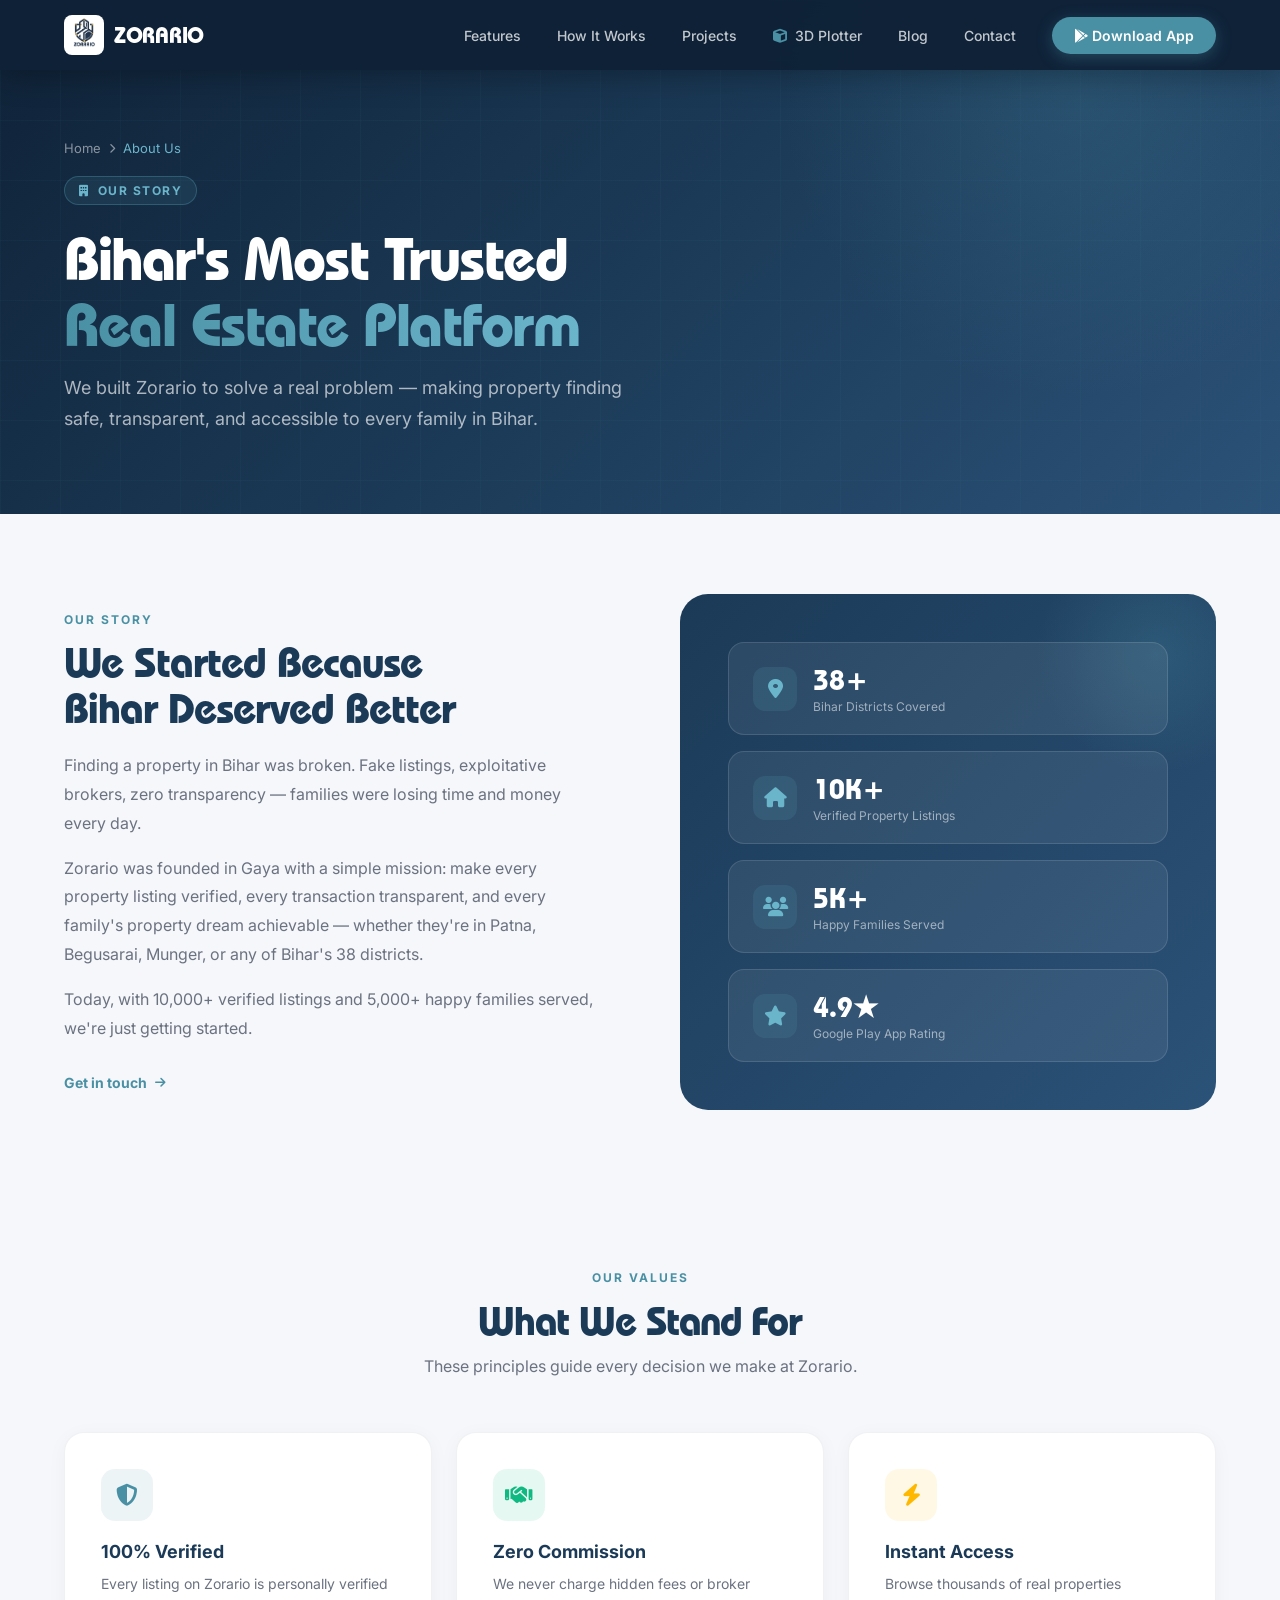
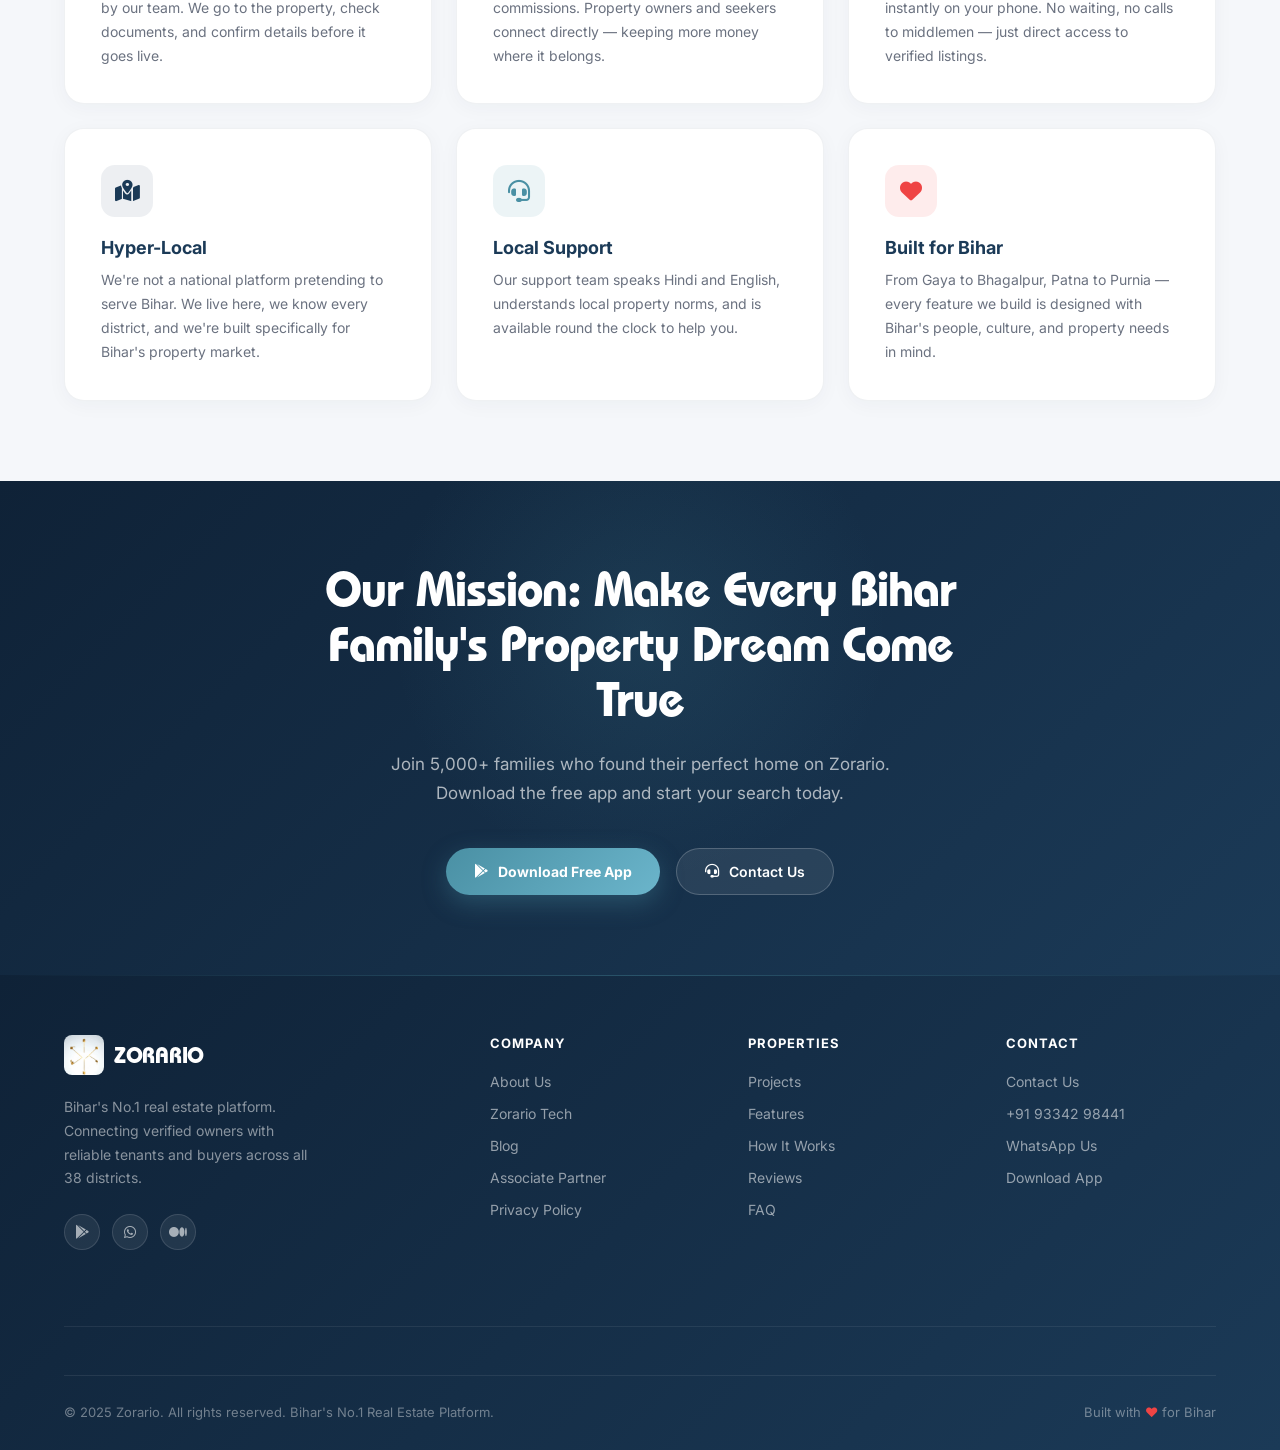
==== commit f9ffde66: "Update about.html" ====
--- a/about.html
+++ b/about.html
@@ -10,6 +10,17 @@
     <meta name="robots" content="index, follow">
     <meta name="author" content="Zorario">
     <link rel="canonical" href="https://www.zorario.com/about">
+
+    <!-- Clean URL Script: Automatically removes .html extension in browser address bar -->
+    <script>
+        (function() {
+            if (window.location.protocol !== 'file:' && window.location.pathname.endsWith('.html')) {
+                var clean = window.location.pathname.replace(/\.html$/, '');
+                if (clean.endsWith('/index')) clean = clean.slice(0, -6) || '/';
+                window.history.replaceState(null, '', clean + window.location.search + window.location.hash);
+            }
+        })();
+    </script>
 
     <meta property="og:type" content="website">
     <meta property="og:title" content="About Zorario - Bihar's No.1 Real Estate Company">
@@ -254,17 +265,17 @@
 
     <!-- NAV -->
     <nav id="main-nav" role="navigation" aria-label="Main navigation">
-        <a href="index.html" class="nav-logo" aria-label="Zorario Home">
+        <a href="/" class="nav-logo" aria-label="Zorario Home">
             <img src="assets/images/logo.png" alt="Zorario Logo" width="40" height="40">
             <span class="nav-logo-text">ZORARIO</span>
         </a>
         <ul class="nav-links" role="list">
-            <li><a href="index.html#features">Features</a></li>
-            <li><a href="index.html#how-it-works">How It Works</a></li>
-            <li><a href="projects.html">Projects</a></li>
-            <li><a href="plotter.html"><i class="fas fa-cube" style="color:#4A90A4;margin-right:4px;"></i> 3D Plotter</a></li>
-            <li><a href="blog.html">Blog</a></li>
-            <li><a href="contact.html">Contact</a></li>
+            <li><a href="/#features">Features</a></li>
+            <li><a href="/#how-it-works">How It Works</a></li>
+            <li><a href="/projects">Projects</a></li>
+            <li><a href="/plotter"><i class="fas fa-cube" style="color:#4A90A4;margin-right:4px;"></i> 3D Plotter</a></li>
+            <li><a href="/blog">Blog</a></li>
+            <li><a href="/contact">Contact</a></li>
             <li>
                 <a href="https://play.google.com/store/apps/details?id=com.akash.prop8"
                    class="nav-cta" id="nav-download-btn" rel="noopener" target="_blank">
@@ -282,7 +293,7 @@
         <div class="page-hero-grid" aria-hidden="true"></div>
         <div class="page-hero-inner">
             <nav class="breadcrumb" aria-label="Breadcrumb">
-                <a href="index.html">Home</a>
+                <a href="/">Home</a>
                 <i class="fas fa-chevron-right"></i>
                 <span>About Us</span>
             </nav>
@@ -305,7 +316,7 @@
                     <p>Finding a property in Bihar was broken. Fake listings, exploitative brokers, zero transparency — families were losing time and money every day.</p>
                     <p>Zorario was founded in Gaya with a simple mission: make every property listing verified, every transaction transparent, and every family's property dream achievable — whether they're in Patna, Begusarai, Munger, or any of Bihar's 38 districts.</p>
                     <p>Today, with 10,000+ verified listings and 5,000+ happy families served, we're just getting started.</p>
-                    <a href="contact.html" style="display:inline-flex;align-items:center;gap:8px;margin-top:16px;color:#4A90A4;font-weight:700;font-size:14px;">
+                    <a href="contact" style="display:inline-flex;align-items:center;gap:8px;margin-top:16px;color:#4A90A4;font-weight:700;font-size:14px;">
                         Get in touch <i class="fas fa-arrow-right" style="font-size:12px;"></i>
                     </a>
                 </div>
@@ -406,7 +417,7 @@
             <a href="https://play.google.com/store/apps/details?id=com.akash.prop8" class="btn-primary-sm" rel="noopener" target="_blank" id="about-download-btn">
                 <i class="fab fa-google-play"></i> Download Free App
             </a>
-            <a href="contact.html" class="btn-secondary-sm" id="about-contact-btn">
+            <a href="contact" class="btn-secondary-sm" id="about-contact-btn">
                 <i class="fas fa-headset"></i> Contact Us
             </a>
         </div>
@@ -416,7 +427,7 @@
     <footer role="contentinfo">
         <div class="footer-grid">
             <div class="footer-brand">
-                <a href="index.html" class="nav-logo">
+                <a href="/" class="nav-logo">
                     <img src="assets/images/logo.gif" alt="Zorario" width="36" height="36" loading="lazy">
                     <span class="nav-logo-text">ZORARIO</span>
                 </a>
@@ -430,30 +441,30 @@
             <nav class="footer-col" aria-label="Company links">
                 <h4>Company</h4>
                 <ul>
-                    <li><a href="about.html">About Us</a></li>
-                    <li><a href="zorario-tech.html">Zorario Tech</a></li>
-                    <li><a href="blog.html">Blog</a></li>
-                    <li><a href="associate-partner.html">Associate Partner</a></li>
-                    <li><a href="privacy-policy.html">Privacy Policy</a></li>
+                    <li><a href="/about">About Us</a></li>
+                    <li><a href="/zorario-tech">Zorario Tech</a></li>
+                    <li><a href="/blog">Blog</a></li>
+                    <li><a href="/associate-partner">Associate Partner</a></li>
+                    <li><a href="/privacy-policy">Privacy Policy</a></li>
                 </ul>
             </nav>
             <nav class="footer-col" aria-label="Property links">
                 <h4>Properties</h4>
                 <ul>
-                    <li><a href="projects.html">Projects</a></li>
-                    <li><a href="index.html#features">Features</a></li>
-                    <li><a href="index.html#how-it-works">How It Works</a></li>
-                    <li><a href="index.html#testimonials">Reviews</a></li>
-                    <li><a href="index.html#faq">FAQ</a></li>
+                    <li><a href="/projects">Projects</a></li>
+                    <li><a href="/#features">Features</a></li>
+                    <li><a href="/#how-it-works">How It Works</a></li>
+                    <li><a href="/#testimonials">Reviews</a></li>
+                    <li><a href="/#faq">FAQ</a></li>
                 </ul>
             </nav>
             <nav class="footer-col" aria-label="Contact links">
                 <h4>Contact</h4>
                 <ul>
-                    <li><a href="contact.html">Contact Us</a></li>
+                    <li><a href="/contact">Contact Us</a></li>
                     <li><a href="tel:+919334298441">+91 93342 98441</a></li>
                     <li><a href="https://wa.me/919334298441" rel="noopener" target="_blank">WhatsApp Us</a></li>
-                    <li><a href="download-app.html">Download App</a></li>
+                    <li><a href="/download-app">Download App</a></li>
                 </ul>
             </nav>
         </div>
--- a/style.css
+++ b/style.css
@@ -4,7 +4,9 @@
    ============================================================ */
 
 /* ── Reset & Base ─────────────────────────────────────────── */
-*, *::before, *::after {
+*,
+*::before,
+*::after {
     margin: 0;
     padding: 0;
     box-sizing: border-box;
@@ -12,46 +14,46 @@
 
 :root {
     /* Brand Colors */
-    --navy:        #1B3A57;
-    --navy-deep:   #0F2237;
-    --navy-mid:    #2B5278;
-    --teal:        #4A90A4;
-    --teal-light:  #6BB5CB;
-    --teal-glow:   rgba(74, 144, 164, 0.35);
+    --navy: #1B3A57;
+    --navy-deep: #0F2237;
+    --navy-mid: #2B5278;
+    --teal: #4A90A4;
+    --teal-light: #6BB5CB;
+    --teal-glow: rgba(74, 144, 164, 0.35);
 
     /* Neutrals */
-    --bg:          #F5F7FA;
-    --bg-dark:     #0D1B2A;
-    --white:       #FFFFFF;
-    --card-white:  rgba(255,255,255,0.85);
+    --bg: #F5F7FA;
+    --bg-dark: #0D1B2A;
+    --white: #FFFFFF;
+    --card-white: rgba(255, 255, 255, 0.85);
 
     /* Text */
-    --text-primary:   #1A1A1A;
+    --text-primary: #1A1A1A;
     --text-secondary: #6B7280;
-    --text-light:     #9CA3AF;
-    --text-white:     #FFFFFF;
+    --text-light: #9CA3AF;
+    --text-white: #FFFFFF;
 
     /* Status */
-    --green:  #10B981;
+    --green: #10B981;
     --yellow: #FFB800;
-    --red:    #EF4444;
+    --red: #EF4444;
 
     /* Glassmorphism */
-    --glass-bg:     rgba(255,255,255,0.08);
-    --glass-border: rgba(255,255,255,0.15);
-    --glass-shadow: rgba(0,0,0,0.25);
+    --glass-bg: rgba(255, 255, 255, 0.08);
+    --glass-border: rgba(255, 255, 255, 0.15);
+    --glass-shadow: rgba(0, 0, 0, 0.25);
 
     /* Radius */
-    --r-sm:   8px;
-    --r-md:   16px;
-    --r-lg:   24px;
-    --r-xl:   36px;
+    --r-sm: 8px;
+    --r-md: 16px;
+    --r-lg: 24px;
+    --r-xl: 36px;
     --r-pill: 100px;
 
     /* Transitions */
     --ease: cubic-bezier(0.16, 1, 0.3, 1);
     --fast: 0.2s;
-    --mid:  0.4s;
+    --mid: 0.4s;
     --slow: 0.8s;
 }
 
@@ -72,23 +74,43 @@
     background: var(--bg);
     color: var(--text-primary);
     min-height: 100vh;
-    overflow-x: hidden;
+    overflow-x: clip;
 }
 
 /* ── Scrollbar ────────────────────────────────────────────── */
-::-webkit-scrollbar { width: 6px; }
-::-webkit-scrollbar-track { background: var(--bg-dark); }
-::-webkit-scrollbar-thumb { background: var(--teal); border-radius: 3px; }
+::-webkit-scrollbar {
+    width: 6px;
+}
+
+::-webkit-scrollbar-track {
+    background: var(--bg-dark);
+}
+
+::-webkit-scrollbar-thumb {
+    background: var(--teal);
+    border-radius: 3px;
+}
 
 /* ── Typography Utilities ─────────────────────────────────── */
-.bauhaus { font-family: 'ITCBauhaus', sans-serif; }
-.inter   { font-family: 'Inter', sans-serif; }
+.bauhaus {
+    font-family: 'ITCBauhaus', sans-serif;
+}
+
+.inter {
+    font-family: 'Inter', sans-serif;
+}
 
 /* ── Link Reset ───────────────────────────────────────────── */
-a { text-decoration: none; color: inherit; }
+a {
+    text-decoration: none;
+    color: inherit;
+}
 
 /* ── Section Base ─────────────────────────────────────────── */
-section { position: relative; overflow: hidden; }
+section {
+    position: relative;
+    overflow: hidden;
+}
 
 .container {
     max-width: 1200px;
@@ -101,7 +123,9 @@
    ============================================================ */
 #main-nav {
     position: fixed;
-    top: 0; left: 0; right: 0;
+    top: 0;
+    left: 0;
+    right: 0;
     z-index: 1000;
     padding: 0 5%;
     height: 70px;
@@ -109,14 +133,14 @@
     align-items: center;
     justify-content: space-between;
     transition: background var(--mid) var(--ease),
-                box-shadow var(--mid) var(--ease);
+        box-shadow var(--mid) var(--ease);
 }
 
 #main-nav.scrolled {
     background: rgba(15, 34, 55, 0.95);
     backdrop-filter: blur(20px);
     -webkit-backdrop-filter: blur(20px);
-    box-shadow: 0 4px 32px rgba(0,0,0,0.3);
+    box-shadow: 0 4px 32px rgba(0, 0, 0, 0.3);
 }
 
 .nav-logo {
@@ -150,7 +174,7 @@
 .nav-links a {
     font-size: 14px;
     font-weight: 500;
-    color: rgba(255,255,255,0.75);
+    color: rgba(255, 255, 255, 0.75);
     transition: color var(--fast);
     position: relative;
 }
@@ -158,15 +182,22 @@
 .nav-links a::after {
     content: '';
     position: absolute;
-    bottom: -4px; left: 0;
-    width: 0; height: 2px;
+    bottom: -4px;
+    left: 0;
+    width: 0;
+    height: 2px;
     background: var(--teal);
     transition: width var(--mid) var(--ease);
     border-radius: 2px;
 }
 
-.nav-links a:hover { color: var(--white); }
-.nav-links a:hover::after { width: 100%; }
+.nav-links a:hover {
+    color: var(--white);
+}
+
+.nav-links a:hover::after {
+    width: 100%;
+}
 
 .nav-cta {
     background: var(--teal);
@@ -185,7 +216,9 @@
     box-shadow: 0 8px 24px var(--teal-glow) !important;
 }
 
-.nav-cta::after { display: none !important; }
+.nav-cta::after {
+    display: none !important;
+}
 
 /* Mobile hamburger */
 .nav-hamburger {
@@ -222,9 +255,11 @@
 #hero::before {
     content: '';
     position: absolute;
-    width: 700px; height: 700px;
+    width: 700px;
+    height: 700px;
     background: radial-gradient(circle, var(--teal-glow) 0%, transparent 70%);
-    top: -200px; right: -200px;
+    top: -200px;
+    right: -200px;
     animation: orbFloat 20s ease-in-out infinite alternate;
     pointer-events: none;
 }
@@ -232,16 +267,23 @@
 #hero::after {
     content: '';
     position: absolute;
-    width: 500px; height: 500px;
-    background: radial-gradient(circle, rgba(27,58,87,0.6) 0%, transparent 70%);
-    bottom: -150px; left: -150px;
+    width: 500px;
+    height: 500px;
+    background: radial-gradient(circle, rgba(27, 58, 87, 0.6) 0%, transparent 70%);
+    bottom: -150px;
+    left: -150px;
     animation: orbFloat 25s ease-in-out infinite alternate-reverse;
     pointer-events: none;
 }
 
 @keyframes orbFloat {
-    0%   { transform: translate(0, 0) scale(1); }
-    100% { transform: translate(60px, 40px) scale(1.15); }
+    0% {
+        transform: translate(0, 0) scale(1);
+    }
+
+    100% {
+        transform: translate(60px, 40px) scale(1.15);
+    }
 }
 
 /* Grid overlay */
@@ -249,8 +291,8 @@
     position: absolute;
     inset: 0;
     background-image:
-        linear-gradient(rgba(74,144,164,0.05) 1px, transparent 1px),
-        linear-gradient(90deg, rgba(74,144,164,0.05) 1px, transparent 1px);
+        linear-gradient(rgba(74, 144, 164, 0.05) 1px, transparent 1px),
+        linear-gradient(90deg, rgba(74, 144, 164, 0.05) 1px, transparent 1px);
     background-size: 60px 60px;
     pointer-events: none;
 }
@@ -272,8 +314,8 @@
     display: inline-flex;
     align-items: center;
     gap: 8px;
-    background: rgba(74,144,164,0.15);
-    border: 1px solid rgba(74,144,164,0.4);
+    background: rgba(74, 144, 164, 0.15);
+    border: 1px solid rgba(74, 144, 164, 0.4);
     color: var(--teal-light);
     font-size: 13px;
     font-weight: 600;
@@ -285,7 +327,8 @@
 }
 
 .hero-badge .dot {
-    width: 7px; height: 7px;
+    width: 7px;
+    height: 7px;
     border-radius: 50%;
     background: var(--teal-light);
     box-shadow: 0 0 8px var(--teal-light);
@@ -293,8 +336,17 @@
 }
 
 @keyframes pulse {
-    0%, 100% { opacity: 1; transform: scale(1); }
-    50%       { opacity: 0.5; transform: scale(0.85); }
+
+    0%,
+    100% {
+        opacity: 1;
+        transform: scale(1);
+    }
+
+    50% {
+        opacity: 0.5;
+        transform: scale(0.85);
+    }
 }
 
 .hero-content {
@@ -321,7 +373,7 @@
 
 .hero-content .subtitle {
     font-size: 18px;
-    color: rgba(255,255,255,0.65);
+    color: rgba(255, 255, 255, 0.65);
     line-height: 1.7;
     margin-bottom: 40px;
     max-width: 500px;
@@ -354,7 +406,7 @@
     content: '';
     position: absolute;
     inset: 0;
-    background: linear-gradient(90deg, transparent, rgba(255,255,255,0.2), transparent);
+    background: linear-gradient(90deg, transparent, rgba(255, 255, 255, 0.2), transparent);
     transform: translateX(-100%);
     transition: transform 0.6s ease;
 }
@@ -364,7 +416,9 @@
     box-shadow: 0 16px 48px var(--teal-glow);
 }
 
-.btn-primary:hover::before { transform: translateX(100%); }
+.btn-primary:hover::before {
+    transform: translateX(100%);
+}
 
 .btn-secondary {
     display: inline-flex;
@@ -382,7 +436,7 @@
 }
 
 .btn-secondary:hover {
-    background: rgba(255,255,255,0.15);
+    background: rgba(255, 255, 255, 0.15);
     transform: translateY(-3px);
 }
 
@@ -392,10 +446,12 @@
     gap: 40px;
     margin-top: 56px;
     padding-top: 40px;
-    border-top: 1px solid rgba(255,255,255,0.1);
-}
-
-.hero-stat-item { text-align: left; }
+    border-top: 1px solid rgba(255, 255, 255, 0.1);
+}
+
+.hero-stat-item {
+    text-align: left;
+}
 
 .hero-stat-number {
     font-family: 'ITCBauhaus', sans-serif;
@@ -407,7 +463,7 @@
 
 .hero-stat-label {
     font-size: 13px;
-    color: rgba(255,255,255,0.5);
+    color: rgba(255, 255, 255, 0.5);
     margin-top: 4px;
     letter-spacing: 0.3px;
 }
@@ -430,11 +486,11 @@
     height: 580px;
     background: linear-gradient(145deg, #1a2a3a, #0d1b2a);
     border-radius: 44px;
-    border: 2px solid rgba(74,144,164,0.3);
+    border: 2px solid rgba(74, 144, 164, 0.3);
     box-shadow:
-        0 40px 80px rgba(0,0,0,0.5),
-        0 0 0 1px rgba(255,255,255,0.05),
-        inset 0 1px 0 rgba(255,255,255,0.1);
+        0 40px 80px rgba(0, 0, 0, 0.5),
+        0 0 0 1px rgba(255, 255, 255, 0.05),
+        inset 0 1px 0 rgba(255, 255, 255, 0.1);
     overflow: hidden;
     position: relative;
 }
@@ -448,59 +504,117 @@
 
 .phone-notch {
     position: absolute;
-    top: 14px; left: 50%;
+    top: 14px;
+    left: 50%;
     transform: translateX(-50%);
-    width: 100px; height: 28px;
+    width: 100px;
+    height: 28px;
     background: var(--bg-dark);
     border-radius: 20px;
     z-index: 10;
-    box-shadow: 0 0 0 2px rgba(74,144,164,0.2);
+    box-shadow: 0 0 0 2px rgba(74, 144, 164, 0.2);
 }
 
 /* Floating cards around phone */
 .float-card {
     position: absolute;
-    background: rgba(255,255,255,0.1);
+    background: rgba(255, 255, 255, 0.1);
     backdrop-filter: blur(20px);
     -webkit-backdrop-filter: blur(20px);
-    border: 1px solid rgba(255,255,255,0.2);
+    border: 1px solid rgba(255, 255, 255, 0.2);
     border-radius: var(--r-md);
     padding: 12px 16px;
     color: var(--white);
     font-size: 12px;
     font-weight: 500;
     white-space: nowrap;
-    box-shadow: 0 8px 32px rgba(0,0,0,0.3);
+    box-shadow: 0 8px 32px rgba(0, 0, 0, 0.3);
 }
 
 .float-card-1 {
-    top: 80px; left: -90px;
+    top: 80px;
+    left: -90px;
     animation: floatCard1 4s ease-in-out infinite;
 }
 
 .float-card-2 {
-    bottom: 120px; right: -85px;
+    bottom: 120px;
+    right: -85px;
     animation: floatCard2 5s ease-in-out 1s infinite;
 }
 
 .float-card-3 {
-    bottom: 60px; left: -80px;
+    bottom: 60px;
+    left: -80px;
     animation: floatCard1 6s ease-in-out 0.5s infinite;
 }
 
 @keyframes floatCard1 {
-    0%, 100% { transform: translateY(0); }
-    50%       { transform: translateY(-10px); }
+
+    0%,
+    100% {
+        transform: translateY(0);
+    }
+
+    50% {
+        transform: translateY(-10px);
+    }
 }
 
 @keyframes floatCard2 {
-    0%, 100% { transform: translateY(0); }
-    50%       { transform: translateY(10px); }
+
+    0%,
+    100% {
+        transform: translateY(0);
+    }
+
+    50% {
+        transform: translateY(10px);
+    }
 }
 
 .float-card .card-icon {
     font-size: 18px;
     margin-bottom: 4px;
+    display: flex;
+    align-items: center;
+    justify-content: center;
+}
+
+.float-card-2 .card-icon {
+    font-size: 0;
+    min-height: 24px;
+}
+
+.float-card-2 .card-icon:empty::before,
+.float-card-2 .card-icon:not(:has(i))::before {
+    content: "\f3c5";
+    font-family: "Font Awesome 6 Free", "FontAwesome";
+    font-weight: 900;
+    font-size: 20px;
+    color: #ef4444;
+}
+
+.float-card-2 .card-icon i {
+    font-size: 20px !important;
+}
+
+.float-card-3 .card-icon {
+    font-size: 0;
+    min-height: 24px;
+}
+
+.float-card-3 .card-icon:empty::before,
+.float-card-3 .card-icon:not(:has(i))::before {
+    content: "\f005";
+    font-family: "Font Awesome 6 Free", "FontAwesome";
+    font-weight: 900;
+    font-size: 20px;
+    color: #f59e0b;
+}
+
+.float-card-3 .card-icon i {
+    font-size: 20px !important;
 }
 
 .float-card .card-value {
@@ -516,19 +630,30 @@
     display: inline-flex;
     align-items: center;
     gap: 8px;
-    background: rgba(255,184,0,0.1);
-    border: 1px solid rgba(255,184,0,0.25);
+    background: rgba(255, 184, 0, 0.1);
+    border: 1px solid rgba(255, 184, 0, 0.25);
     border-radius: var(--r-pill);
     padding: 6px 14px;
     margin-bottom: 20px;
     font-size: 13px;
-    color: rgba(255,255,255,0.75);
-}
-.hero-rating-badge .stars { color: #FFB800; font-size: 13px; letter-spacing: 1px; }
-.hero-rating-badge .rating-num { font-weight: 700; color: #FFB800; }
+    color: rgba(255, 255, 255, 0.75);
+}
+
+.hero-rating-badge .stars {
+    color: #FFB800;
+    font-size: 13px;
+    letter-spacing: 1px;
+}
+
+.hero-rating-badge .rating-num {
+    font-weight: 700;
+    color: #FFB800;
+}
+
 .hero-rating-badge .divider {
-    width: 1px; height: 14px;
-    background: rgba(255,255,255,0.2);
+    width: 1px;
+    height: 14px;
+    background: rgba(255, 255, 255, 0.2);
     display: inline-block;
 }
 
@@ -536,16 +661,16 @@
    HERO SEARCH CONSOLE  ← fully redesigned
    ============================================================ */
 .hero-search-console {
-    background: rgba(255,255,255,0.06);
+    background: rgba(255, 255, 255, 0.06);
     backdrop-filter: blur(24px);
     -webkit-backdrop-filter: blur(24px);
-    border: 1px solid rgba(255,255,255,0.12);
+    border: 1px solid rgba(255, 255, 255, 0.12);
     border-radius: 20px;
     padding: 6px 6px 14px 6px;
     margin-bottom: 36px;
     box-shadow:
-        0 24px 64px rgba(0,0,0,0.3),
-        inset 0 1px 0 rgba(255,255,255,0.08);
+        0 24px 64px rgba(0, 0, 0, 0.3),
+        inset 0 1px 0 rgba(255, 255, 255, 0.08);
     max-width: 560px;
 }
 
@@ -554,7 +679,7 @@
     display: flex;
     gap: 4px;
     padding: 6px 6px 10px 6px;
-    border-bottom: 1px solid rgba(255,255,255,0.08);
+    border-bottom: 1px solid rgba(255, 255, 255, 0.08);
     margin-bottom: 12px;
 }
 
@@ -564,24 +689,43 @@
     font-family: 'Inter', sans-serif;
     font-size: 13px;
     font-weight: 600;
-    color: rgba(255,255,255,0.45);
+    color: rgba(255, 255, 255, 0.45);
     padding: 7px 18px;
     border-radius: 100px;
     cursor: pointer;
-    transition: all 0.25s cubic-bezier(0.16,1,0.3,1);
+    transition: all 0.25s cubic-bezier(0.16, 1, 0.3, 1);
     letter-spacing: 0.2px;
     position: relative;
 }
 
 .search-tab:hover {
-    color: rgba(255,255,255,0.75);
-    background: rgba(255,255,255,0.06);
+    color: rgba(255, 255, 255, 0.75);
+    background: rgba(255, 255, 255, 0.06);
 }
 
 .search-tab.active {
     background: linear-gradient(135deg, var(--teal), var(--teal-light));
     color: #fff;
-    box-shadow: 0 4px 16px rgba(74,144,164,0.45);
+    box-shadow: 0 4px 16px rgba(74, 144, 164, 0.45);
+}
+
+.search-tab-plotter {
+    margin-left: auto;
+    display: inline-flex;
+    align-items: center;
+    gap: 6px;
+    background: rgba(74, 144, 164, 0.16) !important;
+    border: 1px solid rgba(74, 144, 164, 0.4) !important;
+    color: var(--teal-light) !important;
+    text-decoration: none !important;
+}
+
+.search-tab-plotter:hover {
+    background: linear-gradient(135deg, var(--teal), var(--teal-light)) !important;
+    color: #fff !important;
+    border-color: transparent !important;
+    box-shadow: 0 4px 16px rgba(74, 144, 164, 0.45);
+    transform: translateY(-1px);
 }
 
 /* ── Search Bar Inner ── */
@@ -597,24 +741,24 @@
     display: flex;
     align-items: center;
     gap: 10px;
-    background: rgba(255,255,255,0.07);
-    border: 1px solid rgba(255,255,255,0.1);
+    background: rgba(255, 255, 255, 0.07);
+    border: 1px solid rgba(255, 255, 255, 0.1);
     border-radius: 12px;
     padding: 0 14px;
     flex: 1;
     height: 52px;
-    transition: all 0.25s cubic-bezier(0.16,1,0.3,1);
+    transition: all 0.25s cubic-bezier(0.16, 1, 0.3, 1);
     position: relative;
 }
 
 .search-field:hover,
 .search-field:focus-within {
-    background: rgba(255,255,255,0.11);
-    border-color: rgba(74,144,164,0.45);
-    box-shadow: 0 0 0 3px rgba(74,144,164,0.12);
-}
-
-.search-field > i {
+    background: rgba(255, 255, 255, 0.11);
+    border-color: rgba(74, 144, 164, 0.45);
+    box-shadow: 0 0 0 3px rgba(74, 144, 164, 0.12);
+}
+
+.search-field>i {
     color: var(--teal-light);
     font-size: 15px;
     flex-shrink: 0;
@@ -634,7 +778,7 @@
     -webkit-appearance: none;
     -moz-appearance: none;
     appearance: none;
-    color: rgba(255,255,255,0.85);
+    color: rgba(255, 255, 255, 0.85);
     font-family: 'Inter', sans-serif;
     font-size: 14px;
     font-weight: 500;
@@ -651,8 +795,8 @@
     transform: translateY(-50%) rotate(45deg);
     width: 6px;
     height: 6px;
-    border-right: 2px solid rgba(255,255,255,0.4);
-    border-bottom: 2px solid rgba(255,255,255,0.4);
+    border-right: 2px solid rgba(255, 255, 255, 0.4);
+    border-bottom: 2px solid rgba(255, 255, 255, 0.4);
     pointer-events: none;
     transition: border-color 0.2s;
 }
@@ -685,8 +829,8 @@
     cursor: pointer;
     white-space: nowrap;
     flex-shrink: 0;
-    transition: all 0.3s cubic-bezier(0.16,1,0.3,1);
-    box-shadow: 0 8px 24px rgba(74,144,164,0.4);
+    transition: all 0.3s cubic-bezier(0.16, 1, 0.3, 1);
+    box-shadow: 0 8px 24px rgba(74, 144, 164, 0.4);
     position: relative;
     overflow: hidden;
     letter-spacing: 0.2px;
@@ -696,14 +840,14 @@
     content: '';
     position: absolute;
     inset: 0;
-    background: linear-gradient(90deg, transparent, rgba(255,255,255,0.18), transparent);
+    background: linear-gradient(90deg, transparent, rgba(255, 255, 255, 0.18), transparent);
     transform: translateX(-100%);
     transition: transform 0.55s ease;
 }
 
 .hero-search-btn:hover {
     transform: translateY(-2px) scale(1.02);
-    box-shadow: 0 16px 40px rgba(74,144,164,0.55);
+    box-shadow: 0 16px 40px rgba(74, 144, 164, 0.55);
 }
 
 .hero-search-btn:hover::before {
@@ -724,7 +868,7 @@
     align-items: center;
     gap: 7px;
     font-size: 11.5px;
-    color: rgba(255,255,255,0.38);
+    color: rgba(255, 255, 255, 0.38);
     padding: 10px 6px 0;
     letter-spacing: 0.1px;
 }
@@ -746,19 +890,124 @@
 
 .app-badge-google-play {
     display: inline-flex;
-    transition: transform 0.25s cubic-bezier(0.16,1,0.3,1),
-                filter 0.25s ease;
-    filter: drop-shadow(0 4px 12px rgba(0,0,0,0.3));
+    transition: transform 0.25s cubic-bezier(0.16, 1, 0.3, 1),
+        filter 0.25s ease;
+    filter: drop-shadow(0 4px 12px rgba(0, 0, 0, 0.3));
 }
 
 .app-badge-google-play:hover {
     transform: translateY(-3px) scale(1.04);
-    filter: drop-shadow(0 8px 20px rgba(0,0,0,0.4));
+    filter: drop-shadow(0 8px 20px rgba(0, 0, 0, 0.4));
+}
+
+.hero-plotter-cta-btn {
+    display: inline-flex;
+    align-items: center;
+    gap: 12px;
+    padding: 8px 18px;
+    background: linear-gradient(135deg, rgba(27, 58, 87, 0.9) 0%, rgba(15, 34, 55, 0.95) 100%);
+    border: 1.5px solid rgba(107, 181, 203, 0.45);
+    border-radius: var(--r-pill);
+    color: var(--white);
+    text-decoration: none;
+    box-shadow: 0 4px 20px rgba(0, 0, 0, 0.35), 0 0 20px rgba(74, 144, 164, 0.2);
+    transition: all 0.3s cubic-bezier(0.16, 1, 0.3, 1);
+    position: relative;
+    overflow: hidden;
+}
+
+.hero-plotter-cta-btn:hover {
+    transform: translateY(-3px) scale(1.02);
+    border-color: var(--teal-light);
+    box-shadow: 0 10px 30px rgba(74, 144, 164, 0.45), 0 0 30px rgba(107, 181, 203, 0.35);
+    color: var(--white);
+}
+
+.hero-plotter-cta-btn .plotter-btn-icon {
+    width: 32px;
+    height: 32px;
+    border-radius: 50%;
+    background: linear-gradient(135deg, var(--teal), var(--teal-light));
+    display: flex;
+    align-items: center;
+    justify-content: center;
+    color: #fff;
+    font-size: 13px;
+    box-shadow: 0 0 12px var(--teal-glow);
+    transition: transform 0.3s ease;
+    flex-shrink: 0;
+}
+
+.hero-plotter-cta-btn:hover .plotter-btn-icon {
+    transform: rotate(15deg) scale(1.1);
+}
+
+.hero-plotter-cta-btn .plotter-btn-text {
+    display: flex;
+    flex-direction: column;
+    text-align: left;
+    line-height: 1.2;
+}
+
+.hero-plotter-cta-btn .plotter-btn-title {
+    font-family: 'ITCBauhaus', sans-serif;
+    font-size: 13.5px;
+    font-weight: 700;
+    color: #fff;
+    letter-spacing: 0.5px;
+}
+
+.hero-plotter-cta-btn .plotter-btn-sub {
+    font-size: 10px;
+    color: var(--teal-light);
+    font-weight: 500;
+    letter-spacing: 0.3px;
+}
+
+.hero-plotter-cta-btn .plotter-badge {
+    padding: 3px 8px;
+    background: rgba(16, 185, 129, 0.18);
+    border: 1px solid rgba(16, 185, 129, 0.55);
+    color: #10B981;
+    font-size: 9.5px;
+    font-weight: 700;
+    border-radius: 100px;
+    letter-spacing: 0.5px;
+    text-transform: uppercase;
+    display: inline-flex;
+    align-items: center;
+    gap: 4px;
+}
+
+.hero-plotter-cta-btn .plotter-badge::before {
+    content: '';
+    width: 5px;
+    height: 5px;
+    border-radius: 50%;
+    background: #10B981;
+    animation: plotterPulse 1.5s infinite;
+}
+
+@keyframes plotterPulse {
+    0% {
+        transform: scale(0.9);
+        opacity: 0.7;
+    }
+
+    50% {
+        transform: scale(1.3);
+        opacity: 1;
+    }
+
+    100% {
+        transform: scale(0.9);
+        opacity: 0.7;
+    }
 }
 
 .badge-separator {
     font-size: 13px;
-    color: rgba(255,255,255,0.3);
+    color: rgba(255, 255, 255, 0.3);
 }
 
 .btn-text-link {
@@ -787,8 +1036,8 @@
     overflow: hidden;
     position: relative;
     z-index: 2;
-    border-top: 1px solid rgba(74,144,164,0.2);
-    border-bottom: 1px solid rgba(74,144,164,0.2);
+    border-top: 1px solid rgba(74, 144, 164, 0.2);
+    border-bottom: 1px solid rgba(74, 144, 164, 0.2);
 }
 
 .marquee-wrapper {
@@ -796,7 +1045,9 @@
     animation: marquee 30s linear infinite;
 }
 
-.marquee-wrapper:hover { animation-play-state: paused; }
+.marquee-wrapper:hover {
+    animation-play-state: paused;
+}
 
 .marquee-item {
     display: flex;
@@ -813,13 +1064,14 @@
 }
 
 .marquee-item span {
-    color: rgba(255,255,255,0.85);
+    color: rgba(255, 255, 255, 0.85);
     font-size: 14px;
     font-weight: 500;
 }
 
 .marquee-dot {
-    width: 4px; height: 4px;
+    width: 4px;
+    height: 4px;
     border-radius: 50%;
     background: var(--teal);
     margin: 0 24px;
@@ -827,8 +1079,13 @@
 }
 
 @keyframes marquee {
-    from { transform: translateX(0); }
-    to   { transform: translateX(-50%); }
+    from {
+        transform: translateX(0);
+    }
+
+    to {
+        transform: translateX(-50%);
+    }
 }
 
 /* ============================================================
@@ -865,9 +1122,17 @@
     max-width: 540px;
 }
 
-.section-header { margin-bottom: 64px; }
-.section-header.centered { text-align: center; }
-.section-header.centered .section-subtitle { margin: 0 auto; }
+.section-header {
+    margin-bottom: 64px;
+}
+
+.section-header.centered {
+    text-align: center;
+}
+
+.section-header.centered .section-subtitle {
+    margin: 0 auto;
+}
 
 /* Feature Grid */
 .features-grid {
@@ -880,8 +1145,8 @@
     background: var(--white);
     border-radius: var(--r-lg);
     padding: 40px 36px 36px 36px;
-    border: 1px solid rgba(27,58,87,0.07);
-    box-shadow: 0 10px 35px rgba(27,58,87,0.03), 0 1px 3px rgba(0,0,0,0.02);
+    border: 1px solid rgba(27, 58, 87, 0.07);
+    box-shadow: 0 10px 35px rgba(27, 58, 87, 0.03), 0 1px 3px rgba(0, 0, 0, 0.02);
     transition: all 0.4s cubic-bezier(0.16, 1, 0.3, 1);
     position: relative;
     overflow: hidden;
@@ -893,7 +1158,9 @@
 .feature-card::before {
     content: '';
     position: absolute;
-    top: 0; left: 0; right: 0;
+    top: 0;
+    left: 0;
+    right: 0;
     height: 4px;
     background: linear-gradient(90deg, var(--navy-mid), var(--teal-light));
     transform: scaleX(0);
@@ -904,17 +1171,20 @@
 
 .feature-card:hover {
     transform: translateY(-8px);
-    box-shadow: 0 30px 70px rgba(27,58,87,0.12), 0 0 0 1px rgba(74,144,164,0.1) inset;
-    border-color: rgba(74,144,164,0.15);
-}
-
-.feature-card:hover::before { transform: scaleX(1); }
+    box-shadow: 0 30px 70px rgba(27, 58, 87, 0.12), 0 0 0 1px rgba(74, 144, 164, 0.1) inset;
+    border-color: rgba(74, 144, 164, 0.15);
+}
+
+.feature-card:hover::before {
+    transform: scaleX(1);
+}
 
 .feature-icon {
-    width: 60px; height: 60px;
+    width: 60px;
+    height: 60px;
     border-radius: var(--r-md);
-    background: linear-gradient(135deg, rgba(74,144,164,0.08) 0%, rgba(27,58,87,0.03) 100%);
-    border: 1px solid rgba(74,144,164,0.15);
+    background: linear-gradient(135deg, rgba(74, 144, 164, 0.08) 0%, rgba(27, 58, 87, 0.03) 100%);
+    border: 1px solid rgba(74, 144, 164, 0.15);
     display: flex;
     align-items: center;
     justify-content: center;
@@ -922,7 +1192,7 @@
     color: var(--teal);
     margin-bottom: 28px;
     transition: all 0.4s cubic-bezier(0.16, 1, 0.3, 1);
-    box-shadow: 0 4px 12px rgba(74,144,164,0.05);
+    box-shadow: 0 4px 12px rgba(74, 144, 164, 0.05);
 }
 
 .feature-card:hover .feature-icon {
@@ -930,7 +1200,7 @@
     color: var(--white);
     border-color: transparent;
     transform: scale(1.08) rotate(5deg);
-    box-shadow: 0 12px 28px rgba(74,144,164,0.3);
+    box-shadow: 0 12px 28px rgba(74, 144, 164, 0.3);
 }
 
 .feature-title {
@@ -988,15 +1258,25 @@
 #how-it-works::before {
     content: '';
     position: absolute;
-    width: 600px; height: 600px;
+    width: 600px;
+    height: 600px;
     background: radial-gradient(circle, var(--teal-glow) 0%, transparent 65%);
-    top: -200px; right: -200px;
+    top: -200px;
+    right: -200px;
     pointer-events: none;
 }
 
-#how-it-works .section-title { color: var(--white); }
-#how-it-works .section-subtitle { color: rgba(255,255,255,0.6); }
-#how-it-works .section-eyebrow { color: var(--teal-light); }
+#how-it-works .section-title {
+    color: var(--white);
+}
+
+#how-it-works .section-subtitle {
+    color: rgba(255, 255, 255, 0.6);
+}
+
+#how-it-works .section-eyebrow {
+    color: var(--teal-light);
+}
 
 .steps-grid {
     display: grid;
@@ -1014,7 +1294,7 @@
     left: calc(25% - 12px);
     width: calc(50% + 24px);
     height: 2px;
-    background: linear-gradient(90deg, var(--teal), rgba(74,144,164,0.1));
+    background: linear-gradient(90deg, var(--teal), rgba(74, 144, 164, 0.1));
     z-index: 0;
 }
 
@@ -1025,13 +1305,25 @@
     animation: fadeInUp 0.6s var(--ease) both;
 }
 
-.step-card:nth-child(1) { animation-delay: 0.1s; }
-.step-card:nth-child(2) { animation-delay: 0.2s; }
-.step-card:nth-child(3) { animation-delay: 0.3s; }
-.step-card:nth-child(4) { animation-delay: 0.4s; }
+.step-card:nth-child(1) {
+    animation-delay: 0.1s;
+}
+
+.step-card:nth-child(2) {
+    animation-delay: 0.2s;
+}
+
+.step-card:nth-child(3) {
+    animation-delay: 0.3s;
+}
+
+.step-card:nth-child(4) {
+    animation-delay: 0.4s;
+}
 
 .step-number {
-    width: 72px; height: 72px;
+    width: 72px;
+    height: 72px;
     border-radius: 50%;
     background: linear-gradient(135deg, var(--teal), var(--teal-light));
     display: flex;
@@ -1051,7 +1343,7 @@
     position: absolute;
     inset: -4px;
     border-radius: 50%;
-    border: 2px solid rgba(74,144,164,0.3);
+    border: 2px solid rgba(74, 144, 164, 0.3);
 }
 
 .step-title {
@@ -1063,7 +1355,7 @@
 
 .step-desc {
     font-size: 13px;
-    color: rgba(255,255,255,0.55);
+    color: rgba(255, 255, 255, 0.55);
     line-height: 1.7;
 }
 
@@ -1100,8 +1392,8 @@
     height: 480px;
     background: linear-gradient(145deg, #1a2a3a, #0d1b2a);
     border-radius: 36px;
-    border: 2px solid rgba(74,144,164,0.2);
-    box-shadow: 0 30px 70px rgba(0,0,0,0.25);
+    border: 2px solid rgba(74, 144, 164, 0.2);
+    box-shadow: 0 30px 70px rgba(0, 0, 0, 0.25);
     overflow: hidden;
     position: relative;
     transition: all var(--mid) var(--ease);
@@ -1120,8 +1412,8 @@
 .showcase-phone-center {
     transform: scale(1.06) translateY(0px);
     z-index: 2;
-    border-color: rgba(74,144,164,0.4);
-    box-shadow: 0 40px 80px rgba(0,0,0,0.35), 0 0 0 2px rgba(74,144,164,0.15);
+    border-color: rgba(74, 144, 164, 0.4);
+    box-shadow: 0 40px 80px rgba(0, 0, 0, 0.35), 0 0 0 2px rgba(74, 144, 164, 0.15);
 }
 
 .showcase-phone img {
@@ -1130,7 +1422,9 @@
     object-fit: cover;
 }
 
-.showcase-content { flex: 1; }
+.showcase-content {
+    flex: 1;
+}
 
 .feature-list {
     list-style: none;
@@ -1142,15 +1436,18 @@
     align-items: flex-start;
     gap: 16px;
     padding: 20px 0;
-    border-bottom: 1px solid rgba(27,58,87,0.07);
-}
-
-.feature-list li:last-child { border-bottom: none; }
+    border-bottom: 1px solid rgba(27, 58, 87, 0.07);
+}
+
+.feature-list li:last-child {
+    border-bottom: none;
+}
 
 .feature-list-icon {
-    width: 40px; height: 40px;
+    width: 40px;
+    height: 40px;
     border-radius: var(--r-sm);
-    background: linear-gradient(135deg, rgba(27,58,87,0.08), rgba(74,144,164,0.1));
+    background: linear-gradient(135deg, rgba(27, 58, 87, 0.08), rgba(74, 144, 164, 0.1));
     display: flex;
     align-items: center;
     justify-content: center;
@@ -1187,15 +1484,23 @@
     position: absolute;
     inset: 0;
     background-image:
-        linear-gradient(rgba(74,144,164,0.04) 1px, transparent 1px),
-        linear-gradient(90deg, rgba(74,144,164,0.04) 1px, transparent 1px);
+        linear-gradient(rgba(74, 144, 164, 0.04) 1px, transparent 1px),
+        linear-gradient(90deg, rgba(74, 144, 164, 0.04) 1px, transparent 1px);
     background-size: 50px 50px;
     pointer-events: none;
 }
 
-#testimonials .section-title { color: var(--white); }
-#testimonials .section-subtitle { color: rgba(255,255,255,0.6); }
-#testimonials .section-eyebrow { color: var(--teal-light); }
+#testimonials .section-title {
+    color: var(--white);
+}
+
+#testimonials .section-subtitle {
+    color: rgba(255, 255, 255, 0.6);
+}
+
+#testimonials .section-eyebrow {
+    color: var(--teal-light);
+}
 
 .testimonials-grid {
     display: grid;
@@ -1216,9 +1521,9 @@
 }
 
 .testimonial-card:hover {
-    background: rgba(255,255,255,0.12);
+    background: rgba(255, 255, 255, 0.12);
     transform: translateY(-4px);
-    border-color: rgba(74,144,164,0.4);
+    border-color: rgba(74, 144, 164, 0.4);
 }
 
 .testimonial-stars {
@@ -1234,7 +1539,7 @@
 
 .testimonial-text {
     font-size: 15px;
-    color: rgba(255,255,255,0.8);
+    color: rgba(255, 255, 255, 0.8);
     line-height: 1.7;
     margin-bottom: 24px;
     font-style: italic;
@@ -1247,7 +1552,8 @@
 }
 
 .testimonial-avatar {
-    width: 44px; height: 44px;
+    width: 44px;
+    height: 44px;
     border-radius: 50%;
     background: linear-gradient(135deg, var(--navy-mid), var(--teal));
     display: flex;
@@ -1256,7 +1562,7 @@
     font-size: 18px;
     font-weight: 700;
     color: var(--white);
-    border: 2px solid rgba(74,144,164,0.4);
+    border: 2px solid rgba(74, 144, 164, 0.4);
     flex-shrink: 0;
 }
 
@@ -1268,7 +1574,7 @@
 
 .testimonial-location {
     font-size: 12px;
-    color: rgba(255,255,255,0.45);
+    color: rgba(255, 255, 255, 0.45);
 }
 
 /* ============================================================
@@ -1295,14 +1601,14 @@
 .faq-item {
     background: var(--white);
     border-radius: var(--r-md);
-    border: 1px solid rgba(27,58,87,0.07);
+    border: 1px solid rgba(27, 58, 87, 0.07);
     overflow: hidden;
     transition: all var(--mid) var(--ease);
 }
 
 .faq-item.open {
-    border-color: rgba(74,144,164,0.3);
-    box-shadow: 0 8px 32px rgba(27,58,87,0.08);
+    border-color: rgba(74, 144, 164, 0.3);
+    box-shadow: 0 8px 32px rgba(27, 58, 87, 0.08);
 }
 
 .faq-question {
@@ -1323,12 +1629,15 @@
     transition: color var(--fast);
 }
 
-.faq-question:hover { color: var(--teal); }
+.faq-question:hover {
+    color: var(--teal);
+}
 
 .faq-icon {
-    width: 28px; height: 28px;
+    width: 28px;
+    height: 28px;
     border-radius: 50%;
-    background: rgba(27,58,87,0.06);
+    background: rgba(27, 58, 87, 0.06);
     display: flex;
     align-items: center;
     justify-content: center;
@@ -1379,9 +1688,11 @@
 .faq-stats-card::before {
     content: '';
     position: absolute;
-    width: 300px; height: 300px;
+    width: 300px;
+    height: 300px;
     background: radial-gradient(circle, var(--teal-glow) 0%, transparent 70%);
-    top: -100px; right: -100px;
+    top: -100px;
+    right: -100px;
 }
 
 .faq-stats-card .card-title {
@@ -1393,7 +1704,7 @@
 
 .faq-stats-card .card-sub {
     font-size: 14px;
-    color: rgba(255,255,255,0.6);
+    color: rgba(255, 255, 255, 0.6);
     margin-bottom: 40px;
 }
 
@@ -1408,14 +1719,14 @@
     align-items: center;
     justify-content: space-between;
     padding: 16px 20px;
-    background: rgba(255,255,255,0.07);
+    background: rgba(255, 255, 255, 0.07);
     border-radius: var(--r-md);
-    border: 1px solid rgba(255,255,255,0.1);
+    border: 1px solid rgba(255, 255, 255, 0.1);
 }
 
 .stat-row-label {
     font-size: 13px;
-    color: rgba(255,255,255,0.65);
+    color: rgba(255, 255, 255, 0.65);
 }
 
 .stat-row-value {
@@ -1439,15 +1750,17 @@
     text-align: center;
     position: relative;
     overflow: hidden;
-    border: 1px solid rgba(74,144,164,0.15);
+    border: 1px solid rgba(74, 144, 164, 0.15);
 }
 
 .cta-card::before {
     content: '';
     position: absolute;
-    width: 600px; height: 600px;
+    width: 600px;
+    height: 600px;
     background: radial-gradient(circle, var(--teal-glow) 0%, transparent 65%);
-    top: -200px; left: 50%;
+    top: -200px;
+    left: 50%;
     transform: translateX(-50%);
     pointer-events: none;
 }
@@ -1461,7 +1774,7 @@
 }
 
 .cta-card .section-subtitle {
-    color: rgba(255,255,255,0.65);
+    color: rgba(255, 255, 255, 0.65);
     margin: 0 auto 48px;
     position: relative;
     z-index: 1;
@@ -1505,10 +1818,23 @@
     box-shadow: 0 16px 48px var(--teal-glow);
 }
 
-.store-btn-android i { font-size: 22px; }
-
-.store-btn-text .small { font-size: 11px; font-weight: 400; opacity: 0.8; display: block; }
-.store-btn-text .large { font-size: 16px; font-weight: 700; display: block; line-height: 1.2; }
+.store-btn-android i {
+    font-size: 22px;
+}
+
+.store-btn-text .small {
+    font-size: 11px;
+    font-weight: 400;
+    opacity: 0.8;
+    display: block;
+}
+
+.store-btn-text .large {
+    font-size: 16px;
+    font-weight: 700;
+    display: block;
+    line-height: 1.2;
+}
 
 /* ============================================================
    FOOTER
@@ -1523,9 +1849,11 @@
 footer::before {
     content: '';
     position: absolute;
-    top: 0; left: 0; right: 0;
+    top: 0;
+    left: 0;
+    right: 0;
     height: 1px;
-    background: linear-gradient(90deg, transparent, rgba(74,144,164,0.4), transparent);
+    background: linear-gradient(90deg, transparent, rgba(74, 144, 164, 0.4), transparent);
 }
 
 .footer-grid {
@@ -1533,7 +1861,7 @@
     grid-template-columns: 1.8fr 1fr 1fr 1.2fr;
     gap: 60px;
     padding-bottom: 60px;
-    border-bottom: 1px solid rgba(255,255,255,0.07);
+    border-bottom: 1px solid rgba(255, 255, 255, 0.07);
     margin-bottom: 40px;
 }
 
@@ -1543,7 +1871,7 @@
 
 .footer-brand p {
     font-size: 14px;
-    color: rgba(255,255,255,0.45);
+    color: rgba(255, 255, 255, 0.45);
     line-height: 1.7;
     margin-bottom: 24px;
     max-width: 260px;
@@ -1555,14 +1883,15 @@
 }
 
 .social-link {
-    width: 38px; height: 38px;
+    width: 38px;
+    height: 38px;
     border-radius: var(--r-sm);
-    background: rgba(255,255,255,0.07);
-    border: 1px solid rgba(255,255,255,0.1);
+    background: rgba(255, 255, 255, 0.07);
+    border: 1px solid rgba(255, 255, 255, 0.1);
     display: flex;
     align-items: center;
     justify-content: center;
-    color: rgba(255,255,255,0.5);
+    color: rgba(255, 255, 255, 0.5);
     font-size: 15px;
     transition: all var(--mid) var(--ease);
 }
@@ -1592,18 +1921,20 @@
 
 .footer-col ul a {
     font-size: 14px;
-    color: rgba(255,255,255,0.45);
+    color: rgba(255, 255, 255, 0.45);
     transition: color var(--fast);
 }
 
-.footer-col ul a:hover { color: var(--teal-light); }
+.footer-col ul a:hover {
+    color: var(--teal-light);
+}
 
 .footer-contact-item {
     display: flex;
     align-items: center;
     gap: 10px;
     font-size: 14px;
-    color: rgba(255,255,255,0.45);
+    color: rgba(255, 255, 255, 0.45);
     margin-bottom: 14px;
 }
 
@@ -1614,11 +1945,13 @@
 }
 
 .footer-contact-item a {
-    color: rgba(255,255,255,0.45);
+    color: rgba(255, 255, 255, 0.45);
     transition: color var(--fast);
 }
 
-.footer-contact-item a:hover { color: var(--teal-light); }
+.footer-contact-item a:hover {
+    color: var(--teal-light);
+}
 
 .footer-bottom {
     display: flex;
@@ -1628,15 +1961,17 @@
 
 .footer-copy {
     font-size: 13px;
-    color: rgba(255,255,255,0.3);
+    color: rgba(255, 255, 255, 0.3);
 }
 
 .footer-tagline {
     font-size: 13px;
-    color: rgba(255,255,255,0.25);
-}
-
-.footer-tagline span { color: var(--teal); }
+    color: rgba(255, 255, 255, 0.25);
+}
+
+.footer-tagline span {
+    color: var(--teal);
+}
 
 /* ============================================================
    FLOATING SUPPORT
@@ -1649,17 +1984,24 @@
     flex-direction: column;
     gap: 12px;
     z-index: 999;
+    transition: bottom 0.35s ease, right 0.35s ease, transform 0.35s ease;
+}
+
+body.in-3d-journey .support-container {
+    bottom: 96px;
+    right: 28px;
 }
 
 .support-btn {
-    width: 56px; height: 56px;
+    width: 56px;
+    height: 56px;
     border-radius: 50%;
     display: flex;
     align-items: center;
     justify-content: center;
     color: var(--white);
     font-size: 22px;
-    box-shadow: 0 8px 24px rgba(0,0,0,0.25);
+    box-shadow: 0 8px 24px rgba(0, 0, 0, 0.25);
     transition: all var(--mid) var(--ease);
     position: relative;
 }
@@ -1668,7 +2010,7 @@
     content: attr(data-tooltip);
     position: absolute;
     right: 68px;
-    background: rgba(15,34,55,0.95);
+    background: rgba(15, 34, 55, 0.95);
     color: var(--white);
     font-size: 12px;
     font-weight: 500;
@@ -1680,37 +2022,72 @@
     transition: opacity var(--fast);
 }
 
-.support-btn:hover::before { opacity: 1; }
+.support-btn:hover::before {
+    opacity: 1;
+}
 
 .support-btn:hover {
     transform: scale(1.1) translateY(-4px);
-    box-shadow: 0 16px 40px rgba(0,0,0,0.35);
-}
-
-.support-btn.whatsapp { background: linear-gradient(135deg, #25D366, #128C7E); }
-.support-btn.call     { background: linear-gradient(135deg, var(--navy), var(--navy-mid)); }
+    box-shadow: 0 16px 40px rgba(0, 0, 0, 0.35);
+}
+
+.support-btn.whatsapp {
+    background: linear-gradient(135deg, #25D366, #128C7E);
+}
+
+.support-btn.call {
+    background: linear-gradient(135deg, var(--navy), var(--navy-mid));
+}
 
 /* ============================================================
    ANIMATIONS
    ============================================================ */
 @keyframes fadeInDown {
-    from { opacity: 0; transform: translateY(-20px); }
-    to   { opacity: 1; transform: translateY(0); }
+    from {
+        opacity: 0;
+        transform: translateY(-20px);
+    }
+
+    to {
+        opacity: 1;
+        transform: translateY(0);
+    }
 }
 
 @keyframes fadeInLeft {
-    from { opacity: 0; transform: translateX(-30px); }
-    to   { opacity: 1; transform: translateX(0); }
+    from {
+        opacity: 0;
+        transform: translateX(-30px);
+    }
+
+    to {
+        opacity: 1;
+        transform: translateX(0);
+    }
 }
 
 @keyframes fadeInRight {
-    from { opacity: 0; transform: translateX(30px); }
-    to   { opacity: 1; transform: translateX(0); }
+    from {
+        opacity: 0;
+        transform: translateX(30px);
+    }
+
+    to {
+        opacity: 1;
+        transform: translateX(0);
+    }
 }
 
 @keyframes fadeInUp {
-    from { opacity: 0; transform: translateY(30px); }
-    to   { opacity: 1; transform: translateY(0); }
+    from {
+        opacity: 0;
+        transform: translateY(30px);
+    }
+
+    to {
+        opacity: 1;
+        transform: translateY(0);
+    }
 }
 
 /* Scroll-triggered reveal */
@@ -1725,20 +2102,47 @@
     transform: translateY(0);
 }
 
-.reveal-delay-1 { transition-delay: 0.1s; }
-.reveal-delay-2 { transition-delay: 0.2s; }
-.reveal-delay-3 { transition-delay: 0.3s; }
-.reveal-delay-4 { transition-delay: 0.4s; }
+.reveal-delay-1 {
+    transition-delay: 0.1s;
+}
+
+.reveal-delay-2 {
+    transition-delay: 0.2s;
+}
+
+.reveal-delay-3 {
+    transition-delay: 0.3s;
+}
+
+.reveal-delay-4 {
+    transition-delay: 0.4s;
+}
 
 /* ============================================================
    RESPONSIVE
    ============================================================ */
 @media (max-width: 1100px) {
-    .features-grid { grid-template-columns: repeat(2, 1fr); }
-    .testimonials-grid { grid-template-columns: repeat(2, 1fr); }
-    .footer-grid { grid-template-columns: 1fr 1fr; gap: 40px; }
-    .steps-grid { grid-template-columns: repeat(2, 1fr); gap: 40px; }
-    .steps-grid::before { display: none; }
+    .features-grid {
+        grid-template-columns: repeat(2, 1fr);
+    }
+
+    .testimonials-grid {
+        grid-template-columns: repeat(2, 1fr);
+    }
+
+    .footer-grid {
+        grid-template-columns: 1fr 1fr;
+        gap: 40px;
+    }
+
+    .steps-grid {
+        grid-template-columns: repeat(2, 1fr);
+        gap: 40px;
+    }
+
+    .steps-grid::before {
+        display: none;
+    }
 }
 
 @media (max-width: 900px) {
@@ -1746,7 +2150,9 @@
         display: none;
         flex-direction: column;
         position: absolute;
-        top: 70px; left: 0; right: 0;
+        top: 70px;
+        left: 0;
+        right: 0;
         background: rgba(15, 34, 55, 0.98);
         backdrop-filter: blur(20px);
         -webkit-backdrop-filter: blur(20px);
@@ -1759,10 +2165,14 @@
         box-shadow: 0 16px 32px rgba(0, 0, 0, 0.35);
         z-index: 999;
     }
+
     .nav-links.open {
         display: flex;
     }
-    .nav-hamburger { display: flex; }
+
+    .nav-hamburger {
+        display: flex;
+    }
 
     .hero-inner {
         flex-direction: column;
@@ -1771,27 +2181,77 @@
         gap: 60px;
     }
 
-    .hero-content .subtitle { margin: 0 auto 40px; }
-    .hero-actions { justify-content: center; }
-    .hero-stats { justify-content: center; gap: 32px; }
-    .hero-stat-item { text-align: center; }
-
-    .showcase-inner { flex-direction: column; }
-    .faq-grid { grid-template-columns: 1fr; }
-    .faq-visual { position: static; }
-
-    .cta-card { padding: 60px 40px; }
-    .footer-grid { grid-template-columns: 1fr; gap: 32px; }
+    .hero-content .subtitle {
+        margin: 0 auto 40px;
+    }
+
+    .hero-actions {
+        justify-content: center;
+    }
+
+    .hero-stats {
+        justify-content: center;
+        gap: 32px;
+    }
+
+    .hero-stat-item {
+        text-align: center;
+    }
+
+    .showcase-inner {
+        flex-direction: column;
+    }
+
+    .faq-grid {
+        grid-template-columns: 1fr;
+    }
+
+    .faq-visual {
+        position: static;
+    }
+
+    .cta-card {
+        padding: 60px 40px;
+    }
+
+    .footer-grid {
+        grid-template-columns: 1fr;
+        gap: 32px;
+    }
 }
 
 @media (max-width: 600px) {
-    .features-grid { grid-template-columns: 1fr; }
-    .testimonials-grid { grid-template-columns: 1fr; }
-    .steps-grid { grid-template-columns: 1fr; }
-    .hero-stat-number { font-size: 24px; }
-    .cta-card { padding: 48px 24px; border-radius: 28px; }
-    .support-container { bottom: 20px; right: 20px; }
-    .support-btn { width: 48px; height: 48px; font-size: 18px; }
+    .features-grid {
+        grid-template-columns: 1fr;
+    }
+
+    .testimonials-grid {
+        grid-template-columns: 1fr;
+    }
+
+    .steps-grid {
+        grid-template-columns: 1fr;
+    }
+
+    .hero-stat-number {
+        font-size: 24px;
+    }
+
+    .cta-card {
+        padding: 48px 24px;
+        border-radius: 28px;
+    }
+
+    .support-container {
+        bottom: 20px;
+        right: 20px;
+    }
+
+    .support-btn {
+        width: 48px;
+        height: 48px;
+        font-size: 18px;
+    }
 
     .showcase-phones {
         flex-direction: column;
@@ -1844,7 +2304,7 @@
     margin-bottom: 32px;
     font-size: 13px;
     font-weight: 600;
-    color: rgba(255,255,255,0.9);
+    color: rgba(255, 255, 255, 0.9);
     animation: fadeInDown 0.6s var(--ease) 0.15s both;
 }
 
@@ -1863,7 +2323,7 @@
 .hero-rating-badge .divider {
     width: 1px;
     height: 14px;
-    background: rgba(255,255,255,0.2);
+    background: rgba(255, 255, 255, 0.2);
 }
 
 /* ============================================================
@@ -1900,7 +2360,7 @@
 
 .prop-type-card {
     background: var(--white);
-    border: 1px solid rgba(27,58,87,0.08);
+    border: 1px solid rgba(27, 58, 87, 0.08);
     border-radius: var(--r-lg);
     padding: 28px 20px;
     text-align: center;
@@ -1912,7 +2372,7 @@
     flex-direction: column;
     align-items: center;
     gap: 14px;
-    box-shadow: 0 2px 16px rgba(27,58,87,0.05);
+    box-shadow: 0 2px 16px rgba(27, 58, 87, 0.05);
     position: relative;
     overflow: hidden;
 }
@@ -1928,17 +2388,19 @@
 
 .prop-type-card:hover {
     transform: translateY(-6px);
-    box-shadow: 0 20px 48px rgba(27,58,87,0.15);
+    box-shadow: 0 20px 48px rgba(27, 58, 87, 0.15);
     border-color: transparent;
 }
 
-.prop-type-card:hover::before { opacity: 1; }
+.prop-type-card:hover::before {
+    opacity: 1;
+}
 
 .prop-type-icon {
     width: 60px;
     height: 60px;
     border-radius: var(--r-md);
-    background: linear-gradient(135deg, rgba(27,58,87,0.07), rgba(74,144,164,0.1));
+    background: linear-gradient(135deg, rgba(27, 58, 87, 0.07), rgba(74, 144, 164, 0.1));
     display: flex;
     align-items: center;
     justify-content: center;
@@ -1949,7 +2411,7 @@
 }
 
 .prop-type-card:hover .prop-type-icon {
-    background: rgba(255,255,255,0.15);
+    background: rgba(255, 255, 255, 0.15);
     font-size: 30px;
 }
 
@@ -1961,7 +2423,9 @@
     transition: color var(--mid) var(--ease);
 }
 
-.prop-type-card:hover .prop-type-name { color: var(--white); }
+.prop-type-card:hover .prop-type-name {
+    color: var(--white);
+}
 
 .prop-type-count {
     font-size: 12px;
@@ -1971,10 +2435,22 @@
     transition: color var(--mid) var(--ease);
 }
 
-.prop-type-card:hover .prop-type-count { color: rgba(255,255,255,0.7); }
-
-@media (max-width: 900px) { .prop-types-grid { grid-template-columns: repeat(2, 1fr); } }
-@media (max-width: 480px)  { .prop-types-grid { grid-template-columns: repeat(2, 1fr); gap: 12px; } }
+.prop-type-card:hover .prop-type-count {
+    color: rgba(255, 255, 255, 0.7);
+}
+
+@media (max-width: 900px) {
+    .prop-types-grid {
+        grid-template-columns: repeat(2, 1fr);
+    }
+}
+
+@media (max-width: 480px) {
+    .prop-types-grid {
+        grid-template-columns: repeat(2, 1fr);
+        gap: 12px;
+    }
+}
 
 /* ============================================================
    SOCIAL PROOF TOAST
@@ -1983,10 +2459,10 @@
     position: fixed;
     bottom: 100px;
     left: 24px;
-    background: rgba(15,34,55,0.95);
+    background: rgba(15, 34, 55, 0.95);
     backdrop-filter: blur(20px);
     -webkit-backdrop-filter: blur(20px);
-    border: 1px solid rgba(74,144,164,0.25);
+    border: 1px solid rgba(74, 144, 164, 0.25);
     border-radius: var(--r-md);
     padding: 14px 18px;
     display: flex;
@@ -1994,7 +2470,7 @@
     gap: 12px;
     z-index: 900;
     max-width: 280px;
-    box-shadow: 0 8px 32px rgba(0,0,0,0.3);
+    box-shadow: 0 8px 32px rgba(0, 0, 0, 0.3);
     transform: translateX(-120%);
     transition: transform 0.5s var(--ease), opacity 0.4s ease;
     opacity: 0;
@@ -2006,7 +2482,8 @@
 }
 
 .toast-avatar {
-    width: 36px; height: 36px;
+    width: 36px;
+    height: 36px;
     border-radius: 50%;
     background: linear-gradient(135deg, var(--navy-mid), var(--teal));
     display: flex;
@@ -2018,7 +2495,9 @@
     flex-shrink: 0;
 }
 
-.toast-content { flex: 1; }
+.toast-content {
+    flex: 1;
+}
 
 .toast-name {
     font-size: 13px;
@@ -2035,12 +2514,16 @@
 
 .toast-time {
     font-size: 11px;
-    color: rgba(255,255,255,0.35);
+    color: rgba(255, 255, 255, 0.35);
     flex-shrink: 0;
 }
 
 @media (max-width: 600px) {
-    #social-proof-toast { left: 12px; max-width: 240px; bottom: 80px; }
+    #social-proof-toast {
+        left: 12px;
+        max-width: 240px;
+        bottom: 80px;
+    }
 }
 
 /* ============================================================
@@ -2048,11 +2531,13 @@
    ============================================================ */
 #cookie-banner {
     position: fixed;
-    bottom: 0; left: 0; right: 0;
+    bottom: 0;
+    left: 0;
+    right: 0;
     background: rgba(10, 20, 32, 0.97);
     backdrop-filter: blur(20px);
     -webkit-backdrop-filter: blur(20px);
-    border-top: 1px solid rgba(74,144,164,0.2);
+    border-top: 1px solid rgba(74, 144, 164, 0.2);
     padding: 16px 5%;
     display: flex;
     align-items: center;
@@ -2064,11 +2549,13 @@
     flex-wrap: wrap;
 }
 
-#cookie-banner.show { transform: translateY(0); }
+#cookie-banner.show {
+    transform: translateY(0);
+}
 
 .cookie-text {
     font-size: 13px;
-    color: rgba(255,255,255,0.7);
+    color: rgba(255, 255, 255, 0.7);
     flex: 1;
     min-width: 200px;
 }
@@ -2100,36 +2587,54 @@
     color: var(--white);
 }
 
-.cookie-btn-accept:hover { background: var(--teal-light); }
+.cookie-btn-accept:hover {
+    background: var(--teal-light);
+}
 
 .cookie-btn-decline {
     background: transparent;
-    color: rgba(255,255,255,0.5);
-    border: 1px solid rgba(255,255,255,0.15);
-}
-
-.cookie-btn-decline:hover { color: var(--white); }
+    color: rgba(255, 255, 255, 0.5);
+    border: 1px solid rgba(255, 255, 255, 0.15);
+}
+
+.cookie-btn-decline:hover {
+    color: var(--white);
+}
 
 /* ============================================================
    MOBILE STICKY DOWNLOAD CTA BAR
    ============================================================ */
 #mobile-cta-bar {
     position: fixed;
-    bottom: 0; left: 0; right: 0;
+    bottom: 0;
+    left: 0;
+    right: 0;
     background: linear-gradient(135deg, var(--navy-deep), var(--navy));
-    border-top: 1px solid rgba(74,144,164,0.25);
+    border-top: 1px solid rgba(74, 144, 164, 0.25);
     padding: 12px 16px;
     display: none;
     align-items: center;
     justify-content: space-between;
     gap: 12px;
     z-index: 850;
-    box-shadow: 0 -8px 32px rgba(0,0,0,0.3);
-}
-
-.mobile-cta-left { display: flex; flex-direction: column; }
-.mobile-cta-label { font-size: 11px; color: rgba(255,255,255,0.5); }
-.mobile-cta-title { font-size: 14px; font-weight: 700; color: var(--white); }
+    box-shadow: 0 -8px 32px rgba(0, 0, 0, 0.3);
+}
+
+.mobile-cta-left {
+    display: flex;
+    flex-direction: column;
+}
+
+.mobile-cta-label {
+    font-size: 11px;
+    color: rgba(255, 255, 255, 0.5);
+}
+
+.mobile-cta-title {
+    font-size: 14px;
+    font-weight: 700;
+    color: var(--white);
+}
 
 .mobile-cta-btn {
     display: inline-flex;
@@ -2143,20 +2648,53 @@
     border-radius: var(--r-pill);
     text-decoration: none;
     flex-shrink: 0;
-    box-shadow: 0 4px 16px rgba(74,144,164,0.4);
+    box-shadow: 0 4px 16px rgba(74, 144, 164, 0.4);
     transition: all 0.2s ease;
 }
 
-.mobile-cta-btn:hover { transform: scale(1.03); }
+.mobile-cta-btn:hover {
+    transform: scale(1.03);
+}
 
 @media (max-width: 768px) {
-    #mobile-cta-bar { display: flex; }
+    #mobile-cta-bar {
+        display: flex;
+    }
+
     /* Add bottom padding to body so content isn't hidden behind the bar */
-    body { padding-bottom: 70px; }
-    /* Shift floating support buttons up */
-    .support-container { bottom: 90px; }
-    #back-to-top { bottom: 160px !important; }
-    #social-proof-toast { bottom: 150px !important; }
+    body {
+        padding-bottom: 70px;
+    }
+
+    /* Shift floating support buttons up & make touch-friendly and compact */
+    .support-container {
+        bottom: 84px;
+        right: 14px;
+        gap: 9px;
+        z-index: 999;
+    }
+
+    .support-btn {
+        width: 46px;
+        height: 46px;
+        font-size: 19px;
+    }
+
+    body.in-3d-journey .support-container {
+        bottom: 74px;
+        right: 10px;
+        opacity: 0.92;
+        transform: scale(0.94);
+        transition: transform 0.3s ease, opacity 0.3s ease, bottom 0.3s ease;
+    }
+
+    #back-to-top {
+        bottom: 160px !important;
+    }
+
+    #social-proof-toast {
+        bottom: 150px !important;
+    }
 }
 
 /* ============================================================
@@ -2165,8 +2703,8 @@
 .lang-toggle {
     display: flex;
     align-items: center;
-    background: rgba(255,255,255,0.07);
-    border: 1px solid rgba(255,255,255,0.12);
+    background: rgba(255, 255, 255, 0.07);
+    border: 1px solid rgba(255, 255, 255, 0.12);
     border-radius: var(--r-pill);
     overflow: hidden;
     flex-shrink: 0;
@@ -2175,7 +2713,7 @@
 .lang-btn {
     background: none;
     border: none;
-    color: rgba(255,255,255,0.55);
+    color: rgba(255, 255, 255, 0.55);
     font-size: 12px;
     font-weight: 600;
     padding: 6px 12px;
@@ -2191,7 +2729,9 @@
     border-radius: var(--r-pill);
 }
 
-.lang-btn:hover:not(.active) { color: var(--white); }
+.lang-btn:hover:not(.active) {
+    color: var(--white);
+}
 
 /* ============================================================
    ACTIVE NAV LINK
@@ -2215,7 +2755,7 @@
 
 .district-search {
     background: var(--white);
-    border: 1.5px solid rgba(27,58,87,0.12);
+    border: 1.5px solid rgba(27, 58, 87, 0.12);
     border-radius: var(--r-pill);
     padding: 12px 22px;
     font-size: 14px;
@@ -2225,17 +2765,21 @@
     max-width: 340px;
     outline: none;
     transition: all 0.2s ease;
-    box-shadow: 0 2px 12px rgba(27,58,87,0.06);
+    box-shadow: 0 2px 12px rgba(27, 58, 87, 0.06);
 }
 
 .district-search:focus {
     border-color: var(--teal);
-    box-shadow: 0 0 0 3px rgba(74,144,164,0.15);
-}
-
-.district-search::placeholder { color: var(--text-light); }
-
-.district-pill.pill-hidden { display: none; }
+    box-shadow: 0 0 0 3px rgba(74, 144, 164, 0.15);
+}
+
+.district-search::placeholder {
+    color: var(--text-light);
+}
+
+.district-pill.pill-hidden {
+    display: none;
+}
 
 /* ============================================================
    FOCUS-VISIBLE — accessibility
@@ -2250,6 +2794,7 @@
    PREFERS-REDUCED-MOTION — accessibility
    ============================================================ */
 @media (prefers-reduced-motion: reduce) {
+
     *,
     *::before,
     *::after {
@@ -2259,8 +2804,13 @@
         scroll-behavior: auto !important;
     }
 
-    .marquee-wrapper { animation: none; }
-    #hero-canvas { display: none; }
+    .marquee-wrapper {
+        animation: none;
+    }
+
+    #hero-canvas {
+        display: none;
+    }
 }
 
 /* ============================================================
@@ -2464,20 +3014,25 @@
     .hero-search-console {
         padding: 12px;
     }
+
     .search-bar-inner {
         flex-direction: column;
         align-items: stretch;
     }
+
     .search-field {
         padding: 0 4px;
     }
+
     .search-field:not(:last-child)::after {
         display: none;
     }
+
     .hero-search-btn {
         width: 100%;
         justify-content: center;
     }
+
     .hero-app-badges {
         flex-direction: column;
         align-items: flex-start;
@@ -2488,17 +3043,19 @@
 /* ============================================================
    SPOTLIGHT HOVER SHIMMER on cards
    ============================================================ */
-.feature-card, .prop-type-card {
-    position: relative;
-}
-
-.feature-card::after, .prop-type-card::after {
+.feature-card,
+.prop-type-card {
+    position: relative;
+}
+
+.feature-card::after,
+.prop-type-card::after {
     content: '';
     position: absolute;
     inset: 0;
     border-radius: inherit;
     padding: 1px;
-    background: linear-gradient(135deg, rgba(255,255,255,0.1), rgba(255,255,255,0.02));
+    background: linear-gradient(135deg, rgba(255, 255, 255, 0.1), rgba(255, 255, 255, 0.02));
     -webkit-mask: linear-gradient(#fff 0 0) content-box, linear-gradient(#fff 0 0);
     -webkit-mask-composite: xor;
     mask-composite: exclude;
@@ -2600,6 +3157,7 @@
 }
 
 @media print {
+
     #main-nav,
     #stats-band,
     .support-container,
@@ -2634,16 +3192,802 @@
     }
 
     .hero-content h1,
-    .section-title { color: #1B3A57 !important; }
+    .section-title {
+        color: #1B3A57 !important;
+    }
 
     .hero-content h1 .highlight {
         -webkit-text-fill-color: #4A90A4;
         color: #4A90A4;
     }
 
-    section { page-break-inside: avoid; padding: 20px 0; }
-    footer { background: white; color: black; }
-    footer * { color: black !important; }
-    a[href]::after { content: " (" attr(href) ")"; font-size: 10pt; color: #666; }
-    a[href^="#"]::after { content: ""; }
-}
+    section {
+        page-break-inside: avoid;
+        padding: 20px 0;
+    }
+
+    footer {
+        background: white;
+        color: black;
+    }
+
+    footer * {
+        color: black !important;
+    }
+
+    a[href]::after {
+        content: " (" attr(href) ")";
+        font-size: 10pt;
+        color: #666;
+    }
+
+    a[href^="#"]::after {
+        content: "";
+    }
+}
+
+/* ============================================================
+   3D SCROLLABLE CONSTRUCTION & LIVING JOURNEY SECTION
+   ============================================================ */
+#journey-3d-section {
+    position: relative;
+    height: 320vh;
+    background: #081119;
+    z-index: 20;
+    overflow: visible !important;
+}
+
+.journey-sticky-viewport {
+    position: -webkit-sticky;
+    position: sticky;
+    top: 0;
+    left: 0;
+    width: 100%;
+    height: 100vh;
+    height: 100dvh;
+    overflow: hidden;
+    z-index: 25;
+    background: radial-gradient(circle at 50% 35%, #152e47 0%, #0d1e2e 55%, #071018 100%);
+    box-shadow: inset 0 20px 40px rgba(0, 0, 0, 0.4), inset 0 -20px 40px rgba(0, 0, 0, 0.6);
+}
+
+#journey-3d-canvas {
+    position: absolute;
+    inset: 0;
+    width: 100%;
+    height: 100%;
+    display: block;
+    cursor: default;
+    z-index: 1;
+    touch-action: pan-y;
+}
+
+#journey-3d-canvas.orbit-active {
+    cursor: grab;
+}
+
+#journey-3d-canvas.orbit-active:active {
+    cursor: grabbing;
+}
+
+/* Top HUD */
+.journey-top-hud {
+    position: absolute;
+    top: 86px;
+    left: 24px;
+    right: 24px;
+    display: flex;
+    justify-content: space-between;
+    align-items: center;
+    z-index: 10;
+    pointer-events: none;
+    gap: 16px;
+}
+
+.journey-top-hud>* {
+    pointer-events: auto;
+}
+
+.journey-brand-tag {
+    display: flex;
+    align-items: center;
+    gap: 10px;
+    background: rgba(13, 27, 42, 0.7);
+    border: 1px solid rgba(107, 181, 203, 0.25);
+    backdrop-filter: blur(14px);
+    padding: 8px 16px;
+    border-radius: 100px;
+    color: #fff;
+    font-size: 11px;
+    font-weight: 700;
+    letter-spacing: 1px;
+}
+
+.journey-brand-tag .live-dot {
+    width: 8px;
+    height: 8px;
+    border-radius: 50%;
+    background: #10B981;
+    box-shadow: 0 0 10px #10B981;
+    animation: pulseGlow 1.8s infinite;
+}
+
+.journey-chip {
+    background: rgba(74, 144, 164, 0.25);
+    color: #6BB5CB;
+    padding: 2px 8px;
+    border-radius: 100px;
+    font-size: 10px;
+}
+
+/* Stage Stepper */
+.journey-stage-stepper {
+    display: flex;
+    align-items: center;
+    background: rgba(13, 27, 42, 0.7);
+    border: 1px solid rgba(255, 255, 255, 0.12);
+    backdrop-filter: blur(16px);
+    border-radius: 100px;
+    padding: 4px;
+    gap: 4px;
+}
+
+.stage-step-btn {
+    display: flex;
+    align-items: center;
+    gap: 8px;
+    background: transparent;
+    border: none;
+    color: rgba(255, 255, 255, 0.6);
+    padding: 6px 14px;
+    border-radius: 100px;
+    font-size: 12px;
+    font-weight: 600;
+    cursor: pointer;
+    transition: all 0.3s ease;
+}
+
+.stage-step-btn .step-num {
+    font-size: 10px;
+    font-family: monospace;
+    opacity: 0.7;
+}
+
+.stage-step-btn.active {
+    background: linear-gradient(135deg, #4A90A4, #6BB5CB);
+    color: #fff;
+    box-shadow: 0 4px 14px rgba(74, 144, 164, 0.4);
+}
+
+.stage-step-btn:hover:not(.active) {
+    color: #fff;
+    background: rgba(255, 255, 255, 0.08);
+}
+
+.journey-plotter-link {
+    display: inline-flex;
+    align-items: center;
+    gap: 8px;
+    background: rgba(255, 255, 255, 0.08);
+    border: 1px solid rgba(255, 255, 255, 0.2);
+    backdrop-filter: blur(14px);
+    color: #fff;
+    padding: 8px 16px;
+    border-radius: 100px;
+    font-size: 12px;
+    font-weight: 600;
+    text-decoration: none;
+    transition: all 0.25s ease;
+}
+
+.journey-plotter-link:hover {
+    background: #4A90A4;
+    border-color: #6BB5CB;
+    transform: translateY(-2px);
+    box-shadow: 0 6px 18px rgba(74, 144, 164, 0.4);
+}
+
+/* Dynamic Left Floating Glass Card */
+.journey-card-container {
+    position: absolute;
+    left: 36px;
+    top: calc(50% + 36px);
+    transform: translateY(-50%);
+    width: 380px;
+    max-width: calc(100vw - 72px);
+    z-index: 10;
+    pointer-events: none;
+    display: grid;
+    grid-template-columns: 1fr;
+    grid-template-rows: 1fr;
+    align-items: start;
+}
+
+.journey-card {
+    grid-area: 1 / 1;
+    background: rgba(11, 23, 38, 0.84);
+    border: 1px solid rgba(107, 181, 203, 0.3);
+    backdrop-filter: blur(24px);
+    -webkit-backdrop-filter: blur(24px);
+    padding: 26px 22px;
+    border-radius: 20px;
+    box-shadow: 0 24px 60px rgba(0, 0, 0, 0.6), inset 0 1px 0 rgba(255, 255, 255, 0.18);
+    opacity: 0;
+    visibility: hidden;
+    transform: translateY(16px) scale(0.97);
+    transition: opacity 0.45s cubic-bezier(0.16, 1, 0.3, 1), transform 0.45s cubic-bezier(0.16, 1, 0.3, 1), visibility 0.45s;
+    pointer-events: none;
+}
+
+.journey-card.active {
+    opacity: 1;
+    visibility: visible;
+    transform: translateY(0) scale(1);
+    pointer-events: auto;
+}
+
+.jcard-badge {
+    display: inline-flex;
+    align-items: center;
+    gap: 8px;
+    background: rgba(74, 144, 164, 0.2);
+    border: 1px solid rgba(107, 181, 203, 0.4);
+    color: #6BB5CB;
+    font-size: 11px;
+    font-weight: 700;
+    padding: 4px 12px;
+    border-radius: 100px;
+    margin-bottom: 14px;
+    text-transform: uppercase;
+    letter-spacing: 0.5px;
+}
+
+.jcard-title {
+    font-family: 'Outfit', 'Inter', system-ui, -apple-system, sans-serif;
+    font-size: 24px;
+    font-weight: 700;
+    letter-spacing: -0.02em;
+    color: #fff;
+    margin: 0 0 10px;
+    line-height: 1.25;
+}
+
+.jcard-desc {
+    font-size: 13px;
+    color: rgba(255, 255, 255, 0.75);
+    line-height: 1.6;
+    margin: 0 0 18px;
+}
+
+.jcard-specs {
+    display: grid;
+    grid-template-columns: repeat(3, 1fr);
+    gap: 8px;
+    background: rgba(8, 18, 30, 0.45);
+    border: 1px solid rgba(107, 181, 203, 0.2);
+    border-radius: 12px;
+    padding: 10px 8px;
+    margin-bottom: 16px;
+    text-align: center;
+}
+
+.jspec-item {
+    background: rgba(255, 255, 255, 0.04);
+    border: 1px solid rgba(107, 181, 203, 0.14);
+    border-radius: 8px;
+    padding: 6px 4px;
+    display: flex;
+    flex-direction: column;
+    align-items: center;
+    justify-content: center;
+}
+
+.jspec-val {
+    display: block;
+    font-family: 'Space Grotesk', 'Outfit', sans-serif;
+    font-size: 15px;
+    font-weight: 700;
+    color: #7ee3f2;
+}
+
+.jspec-lbl {
+    display: block;
+    font-size: 10px;
+    color: rgba(255, 255, 255, 0.72);
+    margin-top: 2px;
+}
+
+.jcard-tip {
+    display: flex;
+    align-items: center;
+    gap: 8px;
+    font-size: 11px;
+    color: rgba(107, 181, 203, 0.85);
+}
+
+.jcard-next-btn {
+    display: inline-flex;
+    align-items: center;
+    justify-content: space-between;
+    width: 100%;
+    margin-top: 14px;
+    padding: 10px 16px;
+    background: rgba(74, 144, 164, 0.22);
+    border: 1px solid rgba(107, 181, 203, 0.45);
+    border-radius: 12px;
+    color: #fff;
+    font-size: 12px;
+    font-weight: 600;
+    cursor: pointer;
+    transition: all 0.25s ease;
+}
+
+.jcard-next-btn:hover {
+    background: linear-gradient(135deg, rgba(74, 144, 164, 0.45), rgba(107, 181, 203, 0.45));
+    border-color: #6BB5CB;
+    transform: translateY(-2px);
+    box-shadow: 0 4px 16px rgba(74, 144, 164, 0.35);
+}
+
+.jcard-cta-btn {
+    display: inline-flex;
+    align-items: center;
+    justify-content: center;
+    gap: 10px;
+    width: 100%;
+    padding: 12px;
+    background: linear-gradient(135deg, #4A90A4, #6BB5CB);
+    color: #fff;
+    text-decoration: none;
+    font-size: 13px;
+    font-weight: 700;
+    border-radius: 12px;
+    box-shadow: 0 8px 24px rgba(74, 144, 164, 0.4);
+    transition: transform 0.2s ease, box-shadow 0.2s ease;
+}
+
+.jcard-cta-btn:hover {
+    transform: translateY(-2px);
+    box-shadow: 0 12px 28px rgba(74, 144, 164, 0.55);
+}
+
+/* Interactive Interior Perspective Switcher */
+.int-view-selector {
+    display: flex;
+    gap: 6px;
+    margin-bottom: 14px;
+    background: rgba(8, 20, 36, 0.65);
+    padding: 3px;
+    border-radius: 12px;
+    border: 1px solid rgba(107, 181, 203, 0.25);
+}
+
+.int-view-btn {
+    flex: 1;
+    display: flex;
+    align-items: center;
+    justify-content: center;
+    gap: 6px;
+    background: transparent;
+    border: none;
+    color: rgba(255, 255, 255, 0.72);
+    font-size: 11px;
+    font-weight: 600;
+    padding: 7px 8px;
+    border-radius: 8px;
+    cursor: pointer;
+    transition: all 0.25s ease;
+}
+
+.int-view-btn i {
+    font-size: 10px;
+    color: #6BB5CB;
+}
+
+.int-view-btn.active {
+    background: linear-gradient(135deg, #4A90A4, #6BB5CB);
+    color: #fff;
+    box-shadow: 0 4px 12px rgba(74, 144, 164, 0.35);
+}
+
+.int-view-btn.active i {
+    color: #fff;
+}
+
+.int-view-btn:hover:not(.active) {
+    color: #fff;
+    background: rgba(255, 255, 255, 0.08);
+}
+
+.jcard-action-row {
+    display: flex;
+    gap: 8px;
+    align-items: center;
+    margin-top: 4px;
+}
+
+.jcard-action-row .jcard-cta-btn {
+    flex: 1;
+    padding: 10px 14px;
+}
+
+.jcard-orbit-shortcut {
+    display: inline-flex;
+    align-items: center;
+    justify-content: center;
+    gap: 6px;
+    background: rgba(255, 255, 255, 0.06);
+    border: 1px solid rgba(107, 181, 203, 0.35);
+    color: #6BB5CB;
+    padding: 10px 14px;
+    border-radius: 12px;
+    font-size: 11.5px;
+    font-weight: 600;
+    cursor: pointer;
+    white-space: nowrap;
+    transition: all 0.25s ease;
+}
+
+.jcard-orbit-shortcut:hover {
+    background: rgba(74, 144, 164, 0.25);
+    color: #fff;
+    border-color: #6BB5CB;
+    transform: translateY(-2px);
+}
+
+/* Land Layout Interactive District Switcher */
+.land-district-selector {
+    display: flex;
+    gap: 6px;
+    margin: 10px 0 14px 0;
+    flex-wrap: wrap;
+}
+
+.land-pill-btn {
+    background: rgba(255, 255, 255, 0.06);
+    border: 1px solid rgba(255, 255, 255, 0.14);
+    color: rgba(255, 255, 255, 0.8);
+    font-size: 11px;
+    font-weight: 600;
+    padding: 4px 10px;
+    border-radius: 100px;
+    cursor: pointer;
+    transition: all 0.2s ease;
+}
+
+.land-pill-btn:hover {
+    background: rgba(16, 185, 129, 0.15);
+    border-color: #10b981;
+    color: #fff;
+}
+
+.land-pill-btn.active {
+    background: linear-gradient(135deg, #059669, #10b981);
+    border-color: #10b981;
+    color: #fff;
+    box-shadow: 0 2px 8px rgba(16, 185, 129, 0.35);
+}
+
+/* Bottom Controls */
+.journey-bottom-controls {
+    position: absolute;
+    bottom: 24px;
+    left: 24px;
+    right: 24px;
+    display: flex;
+    flex-direction: column;
+    gap: 12px;
+    z-index: 10;
+    pointer-events: none;
+}
+
+.journey-progress-track {
+    width: 100%;
+    height: 4px;
+    background: rgba(255, 255, 255, 0.1);
+    border-radius: 4px;
+    overflow: hidden;
+    backdrop-filter: blur(8px);
+}
+
+.journey-progress-fill {
+    width: 0%;
+    height: 100%;
+    background: linear-gradient(90deg, #4A90A4, #6BB5CB, #10B981);
+    border-radius: 4px;
+    transition: width 0.1s linear;
+}
+
+.journey-ctrl-buttons {
+    display: flex;
+    justify-content: space-between;
+    align-items: center;
+    pointer-events: auto;
+}
+
+.journey-btn {
+    display: inline-flex;
+    align-items: center;
+    gap: 8px;
+    background: rgba(13, 27, 42, 0.7);
+    border: 1px solid rgba(255, 255, 255, 0.15);
+    backdrop-filter: blur(14px);
+    color: #fff;
+    padding: 8px 16px;
+    border-radius: 100px;
+    font-size: 12px;
+    font-weight: 600;
+    cursor: pointer;
+    transition: all 0.25s ease;
+}
+
+.journey-btn.active,
+.journey-btn:hover {
+    background: rgba(74, 144, 164, 0.3);
+    border-color: #6BB5CB;
+    color: #6BB5CB;
+}
+
+.journey-light-modes {
+    display: flex;
+    background: rgba(13, 27, 42, 0.7);
+    border: 1px solid rgba(255, 255, 255, 0.15);
+    backdrop-filter: blur(14px);
+    border-radius: 100px;
+    padding: 4px;
+    gap: 4px;
+}
+
+.light-mode-btn {
+    background: transparent;
+    border: none;
+    color: rgba(255, 255, 255, 0.6);
+    width: 32px;
+    height: 32px;
+    border-radius: 50%;
+    display: flex;
+    align-items: center;
+    justify-content: center;
+    cursor: pointer;
+    font-size: 13px;
+    transition: all 0.25s ease;
+}
+
+.light-mode-btn.active {
+    background: linear-gradient(135deg, #4A90A4, #6BB5CB);
+    color: #fff;
+}
+
+.light-mode-btn:hover:not(.active) {
+    color: #fff;
+    background: rgba(255, 255, 255, 0.1);
+}
+
+/* Subtle Scroll Hint */
+.journey-scroll-prompt {
+    position: absolute;
+    bottom: 74px;
+    left: 50%;
+    transform: translateX(-50%);
+    display: flex;
+    align-items: center;
+    gap: 10px;
+    color: rgba(255, 255, 255, 0.6);
+    font-size: 11px;
+    letter-spacing: 0.5px;
+    pointer-events: none;
+    z-index: 10;
+    transition: opacity 0.4s ease;
+}
+
+.mouse-icon {
+    width: 18px;
+    height: 28px;
+    border: 2px solid rgba(255, 255, 255, 0.4);
+    border-radius: 12px;
+    position: relative;
+    display: flex;
+    justify-content: center;
+}
+
+.mouse-wheel {
+    width: 3px;
+    height: 6px;
+    background: #6BB5CB;
+    border-radius: 2px;
+    position: absolute;
+    top: 5px;
+    animation: scrollWheelAnim 1.6s infinite ease-in-out;
+}
+
+@keyframes scrollWheelAnim {
+    0% {
+        transform: translateY(0);
+        opacity: 1;
+    }
+
+    100% {
+        transform: translateY(10px);
+        opacity: 0;
+    }
+}
+
+@media (max-width: 768px) {
+    .journey-card-container {
+        left: 12px;
+        right: 76px;
+        width: auto;
+        max-width: calc(100vw - 88px);
+        top: auto;
+        bottom: 58px;
+        transform: none;
+        z-index: 15;
+        pointer-events: none;
+    }
+
+    .journey-card {
+        padding: 14px 12px;
+        border-radius: 16px;
+        background: rgba(13, 27, 42, 0.90);
+        backdrop-filter: blur(24px);
+        -webkit-backdrop-filter: blur(24px);
+        border: 1px solid rgba(107, 181, 203, 0.28);
+        box-shadow: 0 12px 32px rgba(0, 0, 0, 0.6), inset 0 1px 0 rgba(255, 255, 255, 0.15);
+        max-height: 42vh;
+        max-height: 42dvh;
+        overflow-y: auto;
+        -webkit-overflow-scrolling: touch;
+        pointer-events: auto;
+    }
+
+    .jcard-title {
+        font-family: 'Outfit', 'Inter', system-ui, -apple-system, sans-serif;
+        font-size: 16px;
+        font-weight: 700;
+        letter-spacing: -0.015em;
+        line-height: 1.25;
+        margin: 0 0 6px;
+    }
+
+    .jcard-desc {
+        font-size: 11.5px;
+        line-height: 1.42;
+        margin: 0 0 8px;
+        color: rgba(255, 255, 255, 0.8);
+    }
+
+    .jcard-specs {
+        grid-template-columns: repeat(3, 1fr);
+        gap: 5px;
+        padding: 6px 4px;
+        margin-bottom: 8px;
+        background: rgba(8, 18, 30, 0.5);
+        border: 1px solid rgba(107, 181, 203, 0.2);
+        border-radius: 10px;
+    }
+
+    .jspec-item {
+        background: rgba(255, 255, 255, 0.05);
+        border: 1px solid rgba(107, 181, 203, 0.15);
+        border-radius: 7px;
+        padding: 5px 2px;
+    }
+
+    .jspec-val {
+        font-family: 'Space Grotesk', 'Outfit', sans-serif;
+        font-size: 12px;
+        font-weight: 700;
+        color: #7ee3f2;
+        line-height: 1.15;
+    }
+
+    .jspec-lbl {
+        font-size: 8.5px;
+        color: rgba(255, 255, 255, 0.72);
+        line-height: 1.15;
+        margin-top: 1px;
+    }
+
+    .jcard-badge {
+        font-size: 9.5px;
+        padding: 3px 9px;
+        margin-bottom: 7px;
+        background: rgba(74, 144, 164, 0.25);
+        border: 1px solid rgba(107, 181, 203, 0.45);
+        color: #7ee3f2;
+    }
+
+    .jcard-tip {
+        display: none;
+    }
+
+    .jcard-next-btn {
+        margin-top: 6px;
+        padding: 8px 12px;
+        font-size: 11px;
+        font-weight: 600;
+        background: linear-gradient(135deg, rgba(74, 144, 164, 0.35), rgba(107, 181, 203, 0.25));
+        border: 1px solid rgba(107, 181, 203, 0.45);
+        border-radius: 10px;
+    }
+
+    .land-district-selector {
+        gap: 4px;
+        margin: 5px 0 8px;
+    }
+
+    .land-pill-btn {
+        font-size: 9.5px;
+        padding: 2.5px 7px;
+    }
+
+    .int-view-selector {
+        gap: 3px;
+        margin-bottom: 7px;
+        padding: 2px;
+    }
+
+    .int-view-btn {
+        font-size: 9px;
+        padding: 5px 3px;
+        gap: 3px;
+    }
+
+    .int-view-btn i {
+        font-size: 8.5px;
+    }
+
+    .jcard-action-row {
+        gap: 6px;
+    }
+
+    .jcard-orbit-shortcut {
+        padding: 8px 10px;
+        font-size: 10.5px;
+    }
+
+    .journey-stage-stepper {
+        display: none;
+    }
+
+    .journey-top-hud {
+        top: 76px;
+        left: 10px;
+        right: 10px;
+        gap: 6px;
+    }
+
+    .journey-brand-tag {
+        padding: 5px 10px;
+        font-size: 9.5px;
+        backdrop-filter: blur(14px);
+    }
+
+    .journey-plotter-link {
+        padding: 5px 10px;
+        font-size: 10.5px;
+        backdrop-filter: blur(14px);
+    }
+
+    .journey-bottom-controls {
+        bottom: 10px;
+        left: 10px;
+        right: 10px;
+        gap: 6px;
+    }
+
+    .journey-btn {
+        padding: 5px 10px;
+        font-size: 10.5px;
+    }
+
+    .light-mode-btn {
+        width: 26px;
+        height: 26px;
+        font-size: 10.5px;
+    }
+
+    .journey-scroll-prompt {
+        display: none;
+    }
+}
